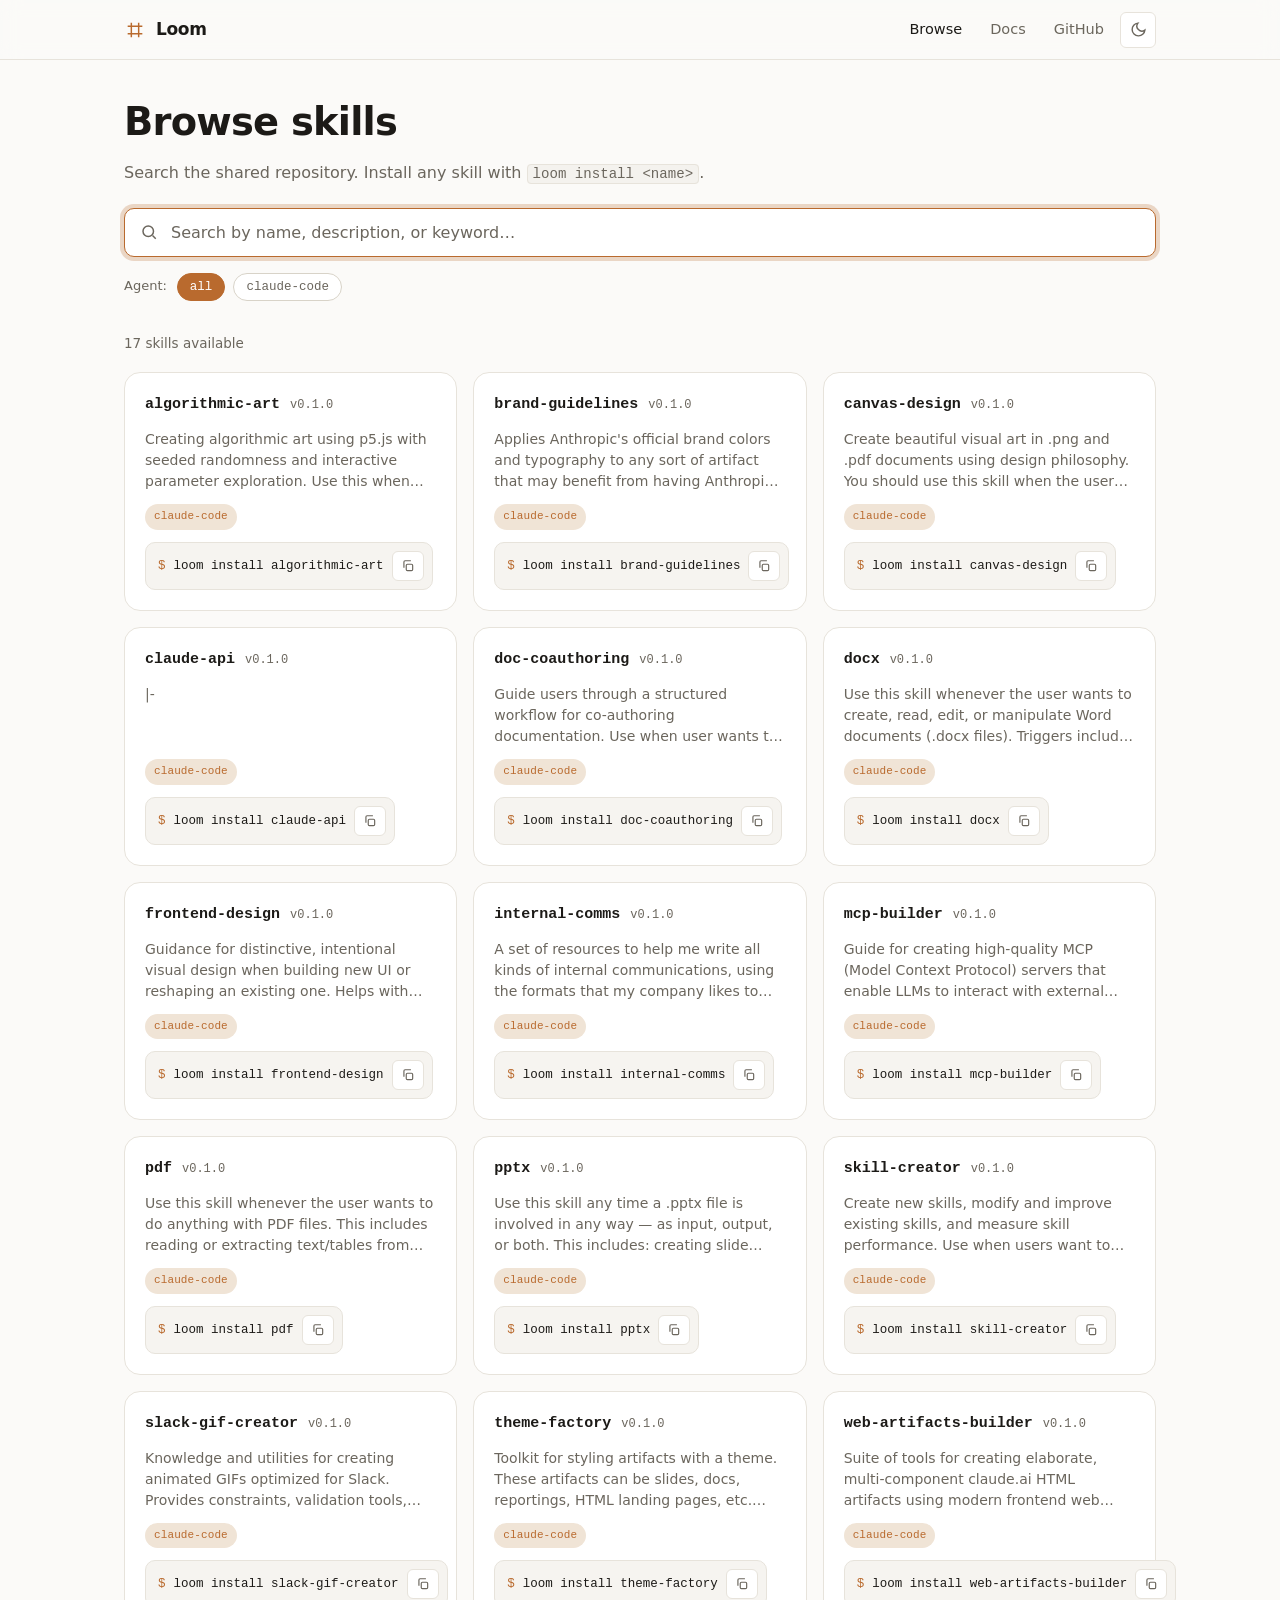
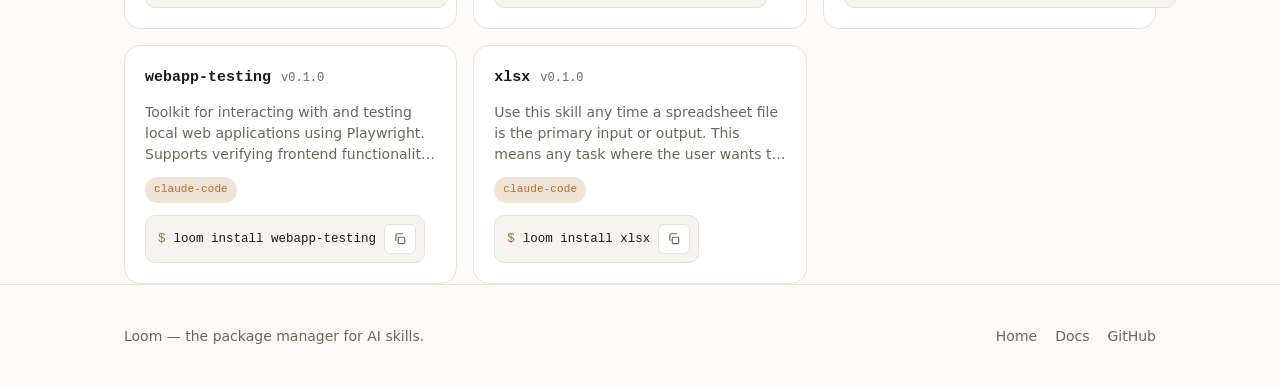
==== docs/browse.html @ fbb8304d "initial commit" ====
<!doctype html>
<html lang="en" data-theme="light">
  <head>
    <meta charset="utf-8" />
    <meta name="viewport" content="width=device-width, initial-scale=1" />
    <title>Browse skills — Loom</title>
    <meta name="description" content="Search and browse the Loom skill repository for Claude Code, Codex, Cursor, and other AI agents." />
    <link rel="icon" href="data:image/svg+xml,%3Csvg xmlns='http://www.w3.org/2000/svg' viewBox='0 0 24 24'%3E%3Cg fill='none' stroke='%23b96a2e' stroke-width='2'%3E%3Cpath d='M4 8h16M4 16h16M8 4v16M16 4v16'/%3E%3C/g%3E%3C/svg%3E" />
    <script>
      (function () {
        try {
          var t =
            localStorage.getItem("loom-theme") ||
            (window.matchMedia("(prefers-color-scheme: dark)").matches ? "dark" : "light");
          document.documentElement.setAttribute("data-theme", t);
        } catch (e) {}
      })();
    </script>
    <link rel="stylesheet" href="style.css" />
  </head>
  <body>
    <a class="skip-link" href="#main">Skip to content</a>

    <header class="nav">
      <div class="nav__inner">
        <a class="brand" href="index.html" aria-label="Loom home">
          <svg class="brand__mark" viewBox="0 0 24 24" aria-hidden="true">
            <g fill="none" stroke="currentColor" stroke-width="1.6" style="color: var(--accent)">
              <path d="M4 8h16M4 16h16M8 4v16M16 4v16" />
            </g>
          </svg>
          Loom
        </a>
        <nav class="nav__links" aria-label="Primary">
          <a class="nav__link" data-page="browse.html" href="browse.html">Browse</a>
          <a class="nav__link" data-page="docs.html" href="docs.html">Docs</a>
          <a class="nav__link nav__link--hide-sm" href="https://github.com/loomskills/loom">GitHub</a>
          <button class="icon-btn theme-toggle" type="button" aria-label="Toggle color theme">
            <svg class="icon-moon" viewBox="0 0 24 24" fill="none" stroke="currentColor" stroke-width="2" aria-hidden="true"><path d="M21 12.8A9 9 0 1 1 11.2 3a7 7 0 0 0 9.8 9.8z"/></svg>
            <svg class="icon-sun" viewBox="0 0 24 24" fill="none" stroke="currentColor" stroke-width="2" aria-hidden="true"><circle cx="12" cy="12" r="4"/><path d="M12 2v2M12 20v2M4.9 4.9l1.4 1.4M17.7 17.7l1.4 1.4M2 12h2M20 12h2M4.9 19.1l1.4-1.4M17.7 6.3l1.4-1.4"/></svg>
          </button>
        </nav>
      </div>
    </header>

    <main id="main">
      <div class="wrap">
        <div class="browse-head">
          <h1>Browse skills</h1>
          <p class="muted">Search the shared repository. Install any skill with <code>loom install &lt;name&gt;</code>.</p>

          <div class="search">
            <svg class="search__icon" viewBox="0 0 24 24" fill="none" stroke="currentColor" stroke-width="2" aria-hidden="true"><circle cx="11" cy="11" r="7"/><path d="m21 21-4.3-4.3"/></svg>
            <input
              id="q"
              type="search"
              placeholder="Search by name, description, or keyword…"
              autocomplete="off"
              spellcheck="false"
              aria-label="Search skills"
            />
          </div>

          <div class="filters" id="filters" role="group" aria-label="Filter by agent compatibility">
            <span class="filters__label">Agent:</span>
            <!-- Compatibility chips injected from the data. -->
          </div>
        </div>

        <p class="result-count" id="count" aria-live="polite"></p>

        <div id="results" aria-live="polite">
          <div class="state"><div class="spinner" aria-hidden="true"></div>Loading the skill index…</div>
        </div>
      </div>
    </main>

    <!-- Detail modal -->
    <div class="modal" id="modal" role="dialog" aria-modal="true" aria-labelledby="modalTitle" hidden>
      <div class="modal__panel" id="modalPanel">
        <button class="icon-btn modal__close" id="modalClose" type="button" aria-label="Close details">
          <svg viewBox="0 0 24 24" fill="none" stroke="currentColor" stroke-width="2" aria-hidden="true"><path d="M6 6l12 12M18 6L6 18"/></svg>
        </button>
        <div id="modalBody"><!-- filled by search.js --></div>
      </div>
    </div>

    <footer class="footer">
      <div class="wrap footer__inner">
        <span>Loom — the package manager for AI skills.</span>
        <nav class="footer__links" aria-label="Footer">
          <a href="index.html">Home</a>
          <a href="docs.html">Docs</a>
          <a href="https://github.com/loomskills/loom">GitHub</a>
        </nav>
      </div>
    </footer>

    <script src="app.js"></script>
    <script src="search.js"></script>
  </body>
</html>
---- docs/style.css ----
/* ==========================================================================
   Loom — shared styles
   A calm, developer-focused aesthetic. One accent (loom-thread amber),
   hairline borders, generous whitespace, monospace for code + skill names.
   Light + dark themes driven by [data-theme] on <html>.
   ========================================================================== */

/* ----- Design tokens ----------------------------------------------------- */
:root {
  /* Type */
  --font-ui: -apple-system, BlinkMacSystemFont, "Segoe UI", ui-sans-serif,
    system-ui, Roboto, Helvetica, Arial, sans-serif;
  --font-mono: ui-monospace, "SF Mono", SFMono-Regular, Menlo, Monaco,
    Consolas, "Liberation Mono", monospace;

  /* Neutral scale — light theme (default) */
  --bg: #fbfaf8;
  --bg-elevated: #ffffff;
  --bg-subtle: #f4f2ee;
  --bg-code: #f6f4f0;
  --text: #1c1a17;
  --text-muted: #6b665d;
  --text-faint: #97918684;
  --border: #e7e3db;
  --border-strong: #d8d3c8;

  /* Single confident accent — a woven-thread amber */
  --accent: #b96a2e;
  --accent-hover: #a55c25;
  --accent-contrast: #ffffff;
  --accent-soft: #f0e4d6;
  --accent-ring: #b96a2e40;

  /* Radii + shadow */
  --radius-sm: 6px;
  --radius: 10px;
  --radius-lg: 16px;
  --shadow-sm: 0 1px 2px #1c1a170d;
  --shadow: 0 6px 24px -8px #1c1a1720;
  --shadow-lg: 0 20px 50px -20px #1c1a1733;

  /* Layout */
  --maxw: 1080px;
  --nav-h: 60px;

  color-scheme: light;
}

:root[data-theme="dark"] {
  --bg: #131211;
  --bg-elevated: #1b1a18;
  --bg-subtle: #201e1b;
  --bg-code: #201e1b;
  --text: #ece8e1;
  --text-muted: #a49e93;
  --text-faint: #7a746980;
  --border: #2c2a26;
  --border-strong: #3a372f;

  --accent: #e0975a;
  --accent-hover: #eaa66c;
  --accent-contrast: #1a1512;
  --accent-soft: #2a2018;
  --accent-ring: #e0975a3d;

  --shadow-sm: 0 1px 2px #00000040;
  --shadow: 0 6px 24px -8px #00000066;
  --shadow-lg: 0 20px 50px -20px #000000aa;

  color-scheme: dark;
}

/* ----- Reset-ish --------------------------------------------------------- */
*,
*::before,
*::after {
  box-sizing: border-box;
}

html {
  -webkit-text-size-adjust: 100%;
  scroll-behavior: smooth;
}

@media (prefers-reduced-motion: reduce) {
  html {
    scroll-behavior: auto;
  }
  *,
  *::before,
  *::after {
    animation-duration: 0.001ms !important;
    animation-iteration-count: 1 !important;
    transition-duration: 0.001ms !important;
  }
}

body {
  margin: 0;
  font-family: var(--font-ui);
  font-size: 16px;
  line-height: 1.6;
  color: var(--text);
  background: var(--bg);
  -webkit-font-smoothing: antialiased;
  text-rendering: optimizeLegibility;
  transition: background 0.25s ease, color 0.25s ease;
}

h1,
h2,
h3,
h4 {
  line-height: 1.15;
  letter-spacing: -0.02em;
  font-weight: 620;
  margin: 0;
}

a {
  color: inherit;
  text-decoration: none;
}

code,
kbd,
pre {
  font-family: var(--font-mono);
}

::selection {
  background: var(--accent-soft);
}

/* ----- Layout helpers ---------------------------------------------------- */
.wrap {
  width: 100%;
  max-width: var(--maxw);
  margin: 0 auto;
  padding: 0 24px;
}

.section {
  padding: 88px 0;
}

.eyebrow {
  font-family: var(--font-mono);
  font-size: 12px;
  letter-spacing: 0.08em;
  text-transform: uppercase;
  color: var(--accent);
  margin: 0 0 14px;
}

.muted {
  color: var(--text-muted);
}

.visually-hidden {
  position: absolute;
  width: 1px;
  height: 1px;
  padding: 0;
  margin: -1px;
  overflow: hidden;
  clip: rect(0 0 0 0);
  white-space: nowrap;
  border: 0;
}

/* Skip link for keyboard users */
.skip-link {
  position: absolute;
  left: 12px;
  top: -48px;
  z-index: 100;
  background: var(--accent);
  color: var(--accent-contrast);
  padding: 8px 14px;
  border-radius: var(--radius-sm);
  transition: top 0.15s ease;
}
.skip-link:focus {
  top: 12px;
}

/* ----- Focus states ------------------------------------------------------ */
:focus-visible {
  outline: 2px solid var(--accent);
  outline-offset: 2px;
  border-radius: 4px;
}

/* ----- Navigation -------------------------------------------------------- */
.nav {
  position: sticky;
  top: 0;
  z-index: 40;
  height: var(--nav-h);
  display: flex;
  align-items: center;
  border-bottom: 1px solid var(--border);
  background: color-mix(in srgb, var(--bg) 82%, transparent);
  backdrop-filter: saturate(1.4) blur(10px);
}

.nav__inner {
  display: flex;
  align-items: center;
  gap: 20px;
  width: 100%;
  max-width: var(--maxw);
  margin: 0 auto;
  padding: 0 24px;
}

.brand {
  display: inline-flex;
  align-items: center;
  gap: 10px;
  font-weight: 640;
  letter-spacing: -0.02em;
  font-size: 17px;
}

.brand__mark {
  width: 22px;
  height: 22px;
  flex: none;
}

.nav__links {
  display: flex;
  align-items: center;
  gap: 4px;
  margin-left: auto;
}

.nav__link {
  padding: 7px 12px;
  border-radius: var(--radius-sm);
  color: var(--text-muted);
  font-size: 14.5px;
  transition: color 0.15s ease, background 0.15s ease;
}
.nav__link:hover {
  color: var(--text);
  background: var(--bg-subtle);
}
.nav__link[aria-current="page"] {
  color: var(--text);
}

/* Icon buttons (theme toggle, copy) */
.icon-btn {
  display: inline-flex;
  align-items: center;
  justify-content: center;
  width: 36px;
  height: 36px;
  border: 1px solid var(--border);
  border-radius: var(--radius-sm);
  background: var(--bg-elevated);
  color: var(--text-muted);
  cursor: pointer;
  transition: color 0.15s ease, border-color 0.15s ease, background 0.15s ease;
}
.icon-btn:hover {
  color: var(--text);
  border-color: var(--border-strong);
}
.icon-btn svg {
  width: 17px;
  height: 17px;
}

/* Show the correct theme glyph */
.theme-toggle .icon-sun {
  display: none;
}
.theme-toggle .icon-moon {
  display: block;
}
:root[data-theme="dark"] .theme-toggle .icon-sun {
  display: block;
}
:root[data-theme="dark"] .theme-toggle .icon-moon {
  display: none;
}

/* ----- Buttons ----------------------------------------------------------- */
.btn {
  display: inline-flex;
  align-items: center;
  justify-content: center;
  gap: 8px;
  font-family: inherit;
  font-size: 15px;
  font-weight: 560;
  line-height: 1;
  padding: 12px 20px;
  border-radius: var(--radius);
  border: 1px solid transparent;
  cursor: pointer;
  transition: transform 0.12s ease, background 0.15s ease,
    border-color 0.15s ease, color 0.15s ease;
}
.btn:active {
  transform: translateY(1px);
}
.btn--primary {
  background: var(--accent);
  color: var(--accent-contrast);
}
.btn--primary:hover {
  background: var(--accent-hover);
}
.btn--ghost {
  background: transparent;
  color: var(--text);
  border-color: var(--border-strong);
}
.btn--ghost:hover {
  background: var(--bg-subtle);
}

/* ----- Hero -------------------------------------------------------------- */
.hero {
  position: relative;
  overflow: hidden;
  padding: 96px 0 80px;
  border-bottom: 1px solid var(--border);
}

/* CSS-only woven / threads motif behind the hero */
.hero__weave {
  position: absolute;
  inset: 0;
  pointer-events: none;
  opacity: 0.5;
  background-image: linear-gradient(
      var(--border) 1px,
      transparent 1px
    ),
    linear-gradient(90deg, var(--border) 1px, transparent 1px);
  background-size: 42px 42px;
  -webkit-mask-image: radial-gradient(
    ellipse 70% 60% at 50% 0%,
    #000 0%,
    transparent 72%
  );
  mask-image: radial-gradient(
    ellipse 70% 60% at 50% 0%,
    #000 0%,
    transparent 72%
  );
}
/* Diagonal accent "threads" */
.hero__weave::after {
  content: "";
  position: absolute;
  inset: 0;
  background-image: repeating-linear-gradient(
    58deg,
    transparent 0 60px,
    var(--accent-ring) 60px 61px
  );
  opacity: 0.5;
}

.hero__inner {
  position: relative;
  z-index: 1;
  max-width: 760px;
}

.hero h1 {
  font-size: clamp(2.4rem, 6vw, 3.6rem);
  letter-spacing: -0.03em;
  margin: 0 0 18px;
}
.hero h1 .accent {
  color: var(--accent);
}

.hero__sub {
  font-size: clamp(1.05rem, 2.4vw, 1.25rem);
  color: var(--text-muted);
  max-width: 620px;
  margin: 0 0 28px;
}

.hero__cta {
  display: flex;
  flex-wrap: wrap;
  gap: 12px;
  margin-bottom: 36px;
}

/* ----- Command / code blocks -------------------------------------------- */
.cmd {
  display: flex;
  align-items: center;
  gap: 12px;
  background: var(--bg-code);
  border: 1px solid var(--border);
  border-radius: var(--radius);
  padding: 12px 12px 12px 16px;
  font-family: var(--font-mono);
  font-size: 14px;
  box-shadow: var(--shadow-sm);
}
.cmd + .cmd {
  margin-top: 10px;
}
.cmd__prompt {
  color: var(--accent);
  user-select: none;
}
.cmd__text {
  flex: 1;
  overflow-x: auto;
  white-space: nowrap;
  color: var(--text);
}
.cmd__stack {
  max-width: 440px;
}

/* Copy button (shared with cards) */
.copy-btn {
  display: inline-flex;
  align-items: center;
  justify-content: center;
  gap: 6px;
  flex: none;
  height: 30px;
  min-width: 30px;
  padding: 0 8px;
  border: 1px solid var(--border);
  border-radius: var(--radius-sm);
  background: var(--bg-elevated);
  color: var(--text-muted);
  font-family: var(--font-ui);
  font-size: 12px;
  cursor: pointer;
  transition: color 0.15s ease, border-color 0.15s ease;
}
.copy-btn:hover {
  color: var(--text);
  border-color: var(--border-strong);
}
.copy-btn svg {
  width: 14px;
  height: 14px;
}
.copy-btn.is-copied {
  color: var(--accent);
  border-color: var(--accent);
}

/* Multiline code (docs) */
pre.code {
  margin: 0 0 8px;
  padding: 16px 18px;
  background: var(--bg-code);
  border: 1px solid var(--border);
  border-radius: var(--radius);
  overflow-x: auto;
  font-size: 13.5px;
  line-height: 1.55;
}
pre.code code {
  color: var(--text);
}
.codeblock {
  position: relative;
  margin: 0 0 20px;
}
.codeblock .copy-btn {
  position: absolute;
  top: 10px;
  right: 10px;
}

p code,
li code,
td code {
  background: var(--bg-subtle);
  border: 1px solid var(--border);
  border-radius: 4px;
  padding: 1px 5px;
  font-size: 0.88em;
}

/* ----- Section headings -------------------------------------------------- */
.section__head {
  max-width: 620px;
  margin-bottom: 40px;
}
.section__head h2 {
  font-size: clamp(1.6rem, 3.5vw, 2.1rem);
  margin-bottom: 10px;
}
.section__head p {
  color: var(--text-muted);
  margin: 0;
}

/* ----- Skill cards ------------------------------------------------------- */
.grid {
  display: grid;
  grid-template-columns: repeat(auto-fill, minmax(300px, 1fr));
  gap: 16px;
}

.card {
  display: flex;
  flex-direction: column;
  text-align: left;
  gap: 12px;
  padding: 20px;
  background: var(--bg-elevated);
  border: 1px solid var(--border);
  border-radius: var(--radius-lg);
  transition: border-color 0.15s ease, box-shadow 0.2s ease,
    transform 0.15s ease;
  font: inherit;
  color: inherit;
  cursor: pointer;
  width: 100%;
}
.card:hover {
  border-color: var(--border-strong);
  box-shadow: var(--shadow);
  transform: translateY(-2px);
}

.card__top {
  display: flex;
  align-items: baseline;
  gap: 10px;
}
.card__name {
  font-family: var(--font-mono);
  font-size: 15px;
  font-weight: 600;
  color: var(--text);
}
.card__ver {
  font-family: var(--font-mono);
  font-size: 12px;
  color: var(--text-muted);
  margin-left: auto;
}
.card__desc {
  color: var(--text-muted);
  font-size: 14px;
  line-height: 1.5;
  margin: 0;
  display: -webkit-box;
  -webkit-line-clamp: 3;
  -webkit-box-orient: vertical;
  overflow: hidden;
}
.card__badges {
  display: flex;
  flex-wrap: wrap;
  gap: 6px;
  margin-top: auto;
}

.badge {
  font-family: var(--font-mono);
  font-size: 11px;
  letter-spacing: 0.01em;
  padding: 3px 8px;
  border-radius: 999px;
  background: var(--accent-soft);
  color: var(--accent);
  border: 1px solid transparent;
  white-space: nowrap;
}

.card__install {
  display: flex;
  align-items: center;
  gap: 8px;
  padding: 8px 8px 8px 12px;
  border: 1px solid var(--border);
  border-radius: var(--radius);
  background: var(--bg-code);
  font-family: var(--font-mono);
  font-size: 12.5px;
}
.card__install .cmd__text {
  font-size: 12.5px;
}

/* ----- Browse controls --------------------------------------------------- */
.browse-head {
  padding: 40px 0 8px;
}
.browse-head h1 {
  font-size: clamp(1.8rem, 4vw, 2.4rem);
  margin-bottom: 8px;
}

.search {
  position: relative;
  margin: 22px 0 16px;
}
.search__icon {
  position: absolute;
  left: 16px;
  top: 50%;
  transform: translateY(-50%);
  color: var(--text-muted);
  width: 18px;
  height: 18px;
  pointer-events: none;
}
.search input {
  width: 100%;
  font-family: var(--font-ui);
  font-size: 16px;
  color: var(--text);
  background: var(--bg-elevated);
  border: 1px solid var(--border-strong);
  border-radius: var(--radius);
  padding: 14px 16px 14px 46px;
  transition: border-color 0.15s ease, box-shadow 0.15s ease;
}
.search input::placeholder {
  color: var(--text-muted);
}
.search input:focus {
  outline: none;
  border-color: var(--accent);
  box-shadow: 0 0 0 4px var(--accent-ring);
}

.filters {
  display: flex;
  flex-wrap: wrap;
  align-items: center;
  gap: 8px;
  margin-bottom: 6px;
}
.filters__label {
  font-size: 13px;
  color: var(--text-muted);
  margin-right: 2px;
}
.chip {
  font-family: var(--font-mono);
  font-size: 12.5px;
  padding: 6px 12px;
  border-radius: 999px;
  border: 1px solid var(--border-strong);
  background: var(--bg-elevated);
  color: var(--text-muted);
  cursor: pointer;
  transition: all 0.15s ease;
}
.chip:hover {
  color: var(--text);
  border-color: var(--text-muted);
}
.chip[aria-pressed="true"] {
  background: var(--accent);
  border-color: var(--accent);
  color: var(--accent-contrast);
}

.result-count {
  font-size: 13.5px;
  color: var(--text-muted);
  margin: 18px 0;
  font-variant-numeric: tabular-nums;
}

/* States */
.state {
  text-align: center;
  padding: 72px 20px;
  color: var(--text-muted);
}
.state h3 {
  color: var(--text);
  margin-bottom: 6px;
}
.state code {
  color: var(--accent);
}
.spinner {
  width: 26px;
  height: 26px;
  margin: 0 auto 14px;
  border: 2.5px solid var(--border-strong);
  border-top-color: var(--accent);
  border-radius: 50%;
  animation: spin 0.7s linear infinite;
}
@keyframes spin {
  to {
    transform: rotate(360deg);
  }
}

/* ----- Modal ------------------------------------------------------------- */
.modal {
  position: fixed;
  inset: 0;
  z-index: 60;
  display: none;
  align-items: flex-start;
  justify-content: center;
  padding: 6vh 20px 20px;
  overflow-y: auto;
  background: color-mix(in srgb, #000 46%, transparent);
  backdrop-filter: blur(2px);
}
.modal.is-open {
  display: flex;
}
.modal__panel {
  position: relative;
  width: 100%;
  max-width: 620px;
  background: var(--bg-elevated);
  border: 1px solid var(--border);
  border-radius: var(--radius-lg);
  box-shadow: var(--shadow-lg);
  padding: 28px;
  animation: pop 0.16s ease;
}
@keyframes pop {
  from {
    opacity: 0;
    transform: translateY(8px) scale(0.99);
  }
}
.modal__close {
  position: absolute;
  top: 16px;
  right: 16px;
}
.modal__title {
  font-family: var(--font-mono);
  font-size: 22px;
  margin-bottom: 4px;
  padding-right: 40px;
}
.modal__meta {
  font-family: var(--font-mono);
  font-size: 12.5px;
  color: var(--text-muted);
  margin-bottom: 18px;
}
.modal__desc {
  color: var(--text);
  margin: 0 0 20px;
}
.modal__badges {
  display: flex;
  flex-wrap: wrap;
  gap: 6px;
  margin-bottom: 20px;
}
.deflist {
  display: grid;
  grid-template-columns: 120px 1fr;
  gap: 8px 16px;
  font-size: 14px;
  margin: 0 0 22px;
}
.deflist dt {
  color: var(--text-muted);
  font-family: var(--font-mono);
  font-size: 12.5px;
  padding-top: 1px;
}
.deflist dd {
  margin: 0;
  overflow-wrap: anywhere;
}
.deflist a {
  color: var(--accent);
}
.deflist a:hover {
  text-decoration: underline;
}

/* ----- How it works ------------------------------------------------------ */
.steps {
  display: grid;
  grid-template-columns: repeat(auto-fit, minmax(240px, 1fr));
  gap: 20px;
  counter-reset: step;
}
.step {
  padding: 24px;
  border: 1px solid var(--border);
  border-radius: var(--radius-lg);
  background: var(--bg-elevated);
}
.step__num {
  counter-increment: step;
  display: inline-flex;
  align-items: center;
  justify-content: center;
  width: 30px;
  height: 30px;
  border-radius: 8px;
  background: var(--accent-soft);
  color: var(--accent);
  font-family: var(--font-mono);
  font-weight: 600;
  font-size: 14px;
  margin-bottom: 14px;
}
.step__num::before {
  content: counter(step);
}
.step h3 {
  font-size: 1.05rem;
  margin-bottom: 6px;
}
.step p {
  color: var(--text-muted);
  font-size: 14px;
  margin: 0;
}

.center-cta {
  display: flex;
  justify-content: center;
  margin-top: 44px;
}

/* ----- Footer ------------------------------------------------------------ */
.footer {
  border-top: 1px solid var(--border);
  padding: 40px 0;
  color: var(--text-muted);
  font-size: 14px;
}
.footer__inner {
  display: flex;
  flex-wrap: wrap;
  gap: 16px;
  align-items: center;
  justify-content: space-between;
}
.footer__links {
  display: flex;
  gap: 18px;
}
.footer__links a:hover {
  color: var(--text);
}

/* ----- Docs layout ------------------------------------------------------- */
.docs {
  display: grid;
  grid-template-columns: 220px 1fr;
  gap: 48px;
  align-items: start;
  padding: 48px 0 96px;
}
.toc {
  position: sticky;
  top: calc(var(--nav-h) + 24px);
  font-size: 14px;
  border-left: 1px solid var(--border);
  padding-left: 4px;
}
.toc__title {
  font-family: var(--font-mono);
  font-size: 11px;
  text-transform: uppercase;
  letter-spacing: 0.08em;
  color: var(--text-muted);
  padding: 0 0 10px 16px;
}
.toc a {
  display: block;
  padding: 6px 16px;
  margin-left: -1px;
  border-left: 2px solid transparent;
  color: var(--text-muted);
  transition: color 0.15s ease, border-color 0.15s ease;
}
.toc a:hover {
  color: var(--text);
}
.toc a.is-active {
  color: var(--accent);
  border-left-color: var(--accent);
}

.doc-content {
  min-width: 0;
  max-width: 720px;
}
.doc-content section {
  scroll-margin-top: calc(var(--nav-h) + 24px);
  margin-bottom: 56px;
}
.doc-content h1 {
  font-size: clamp(2rem, 4vw, 2.6rem);
  margin-bottom: 14px;
}
.doc-content h2 {
  font-size: 1.5rem;
  margin: 0 0 16px;
  padding-bottom: 8px;
  border-bottom: 1px solid var(--border);
}
.doc-content h3 {
  font-size: 1.1rem;
  margin: 26px 0 10px;
}
.doc-content p,
.doc-content li {
  color: var(--text);
}
.doc-content p {
  margin: 0 0 16px;
}
.doc-content ul,
.doc-content ol {
  margin: 0 0 16px;
  padding-left: 22px;
}
.doc-content li {
  margin-bottom: 6px;
}
.doc-content a.link {
  color: var(--accent);
}
.doc-content a.link:hover {
  text-decoration: underline;
}

.lead {
  font-size: 1.12rem;
  color: var(--text-muted) !important;
}

/* Command reference table */
.table-scroll {
  overflow-x: auto;
  border: 1px solid var(--border);
  border-radius: var(--radius);
  margin: 0 0 20px;
}
table.ref {
  width: 100%;
  border-collapse: collapse;
  font-size: 14px;
  min-width: 480px;
}
table.ref th,
table.ref td {
  text-align: left;
  padding: 11px 16px;
  border-bottom: 1px solid var(--border);
  vertical-align: top;
}
table.ref th {
  font-size: 12px;
  text-transform: uppercase;
  letter-spacing: 0.05em;
  color: var(--text-muted);
  font-weight: 600;
}
table.ref tr:last-child td {
  border-bottom: none;
}
table.ref td:first-child code {
  color: var(--accent);
  background: none;
  border: none;
  padding: 0;
  font-weight: 500;
}

.note {
  border: 1px solid var(--border);
  border-left: 3px solid var(--accent);
  border-radius: var(--radius);
  background: var(--bg-subtle);
  padding: 14px 18px;
  font-size: 14px;
  margin: 0 0 20px;
}
.note strong {
  color: var(--text);
}

/* ----- Responsive -------------------------------------------------------- */
@media (max-width: 860px) {
  .docs {
    grid-template-columns: 1fr;
    gap: 24px;
  }
  .toc {
    position: static;
    border-left: none;
    border-bottom: 1px solid var(--border);
    padding: 0 0 12px;
    display: flex;
    flex-wrap: wrap;
    gap: 4px;
  }
  .toc__title {
    width: 100%;
    padding-left: 0;
  }
  .toc a {
    border-left: none;
    border-radius: 999px;
    padding: 5px 12px;
    background: var(--bg-subtle);
  }
  .toc a.is-active {
    background: var(--accent-soft);
    border-left: none;
  }
}

@media (max-width: 620px) {
  .section {
    padding: 60px 0;
  }
  .nav__link--hide-sm {
    display: none;
  }
  .hero {
    padding: 64px 0 56px;
  }
  .deflist {
    grid-template-columns: 1fr;
    gap: 2px 0;
  }
  .deflist dt {
    margin-top: 10px;
  }
  .modal__panel {
    padding: 22px;
  }
}
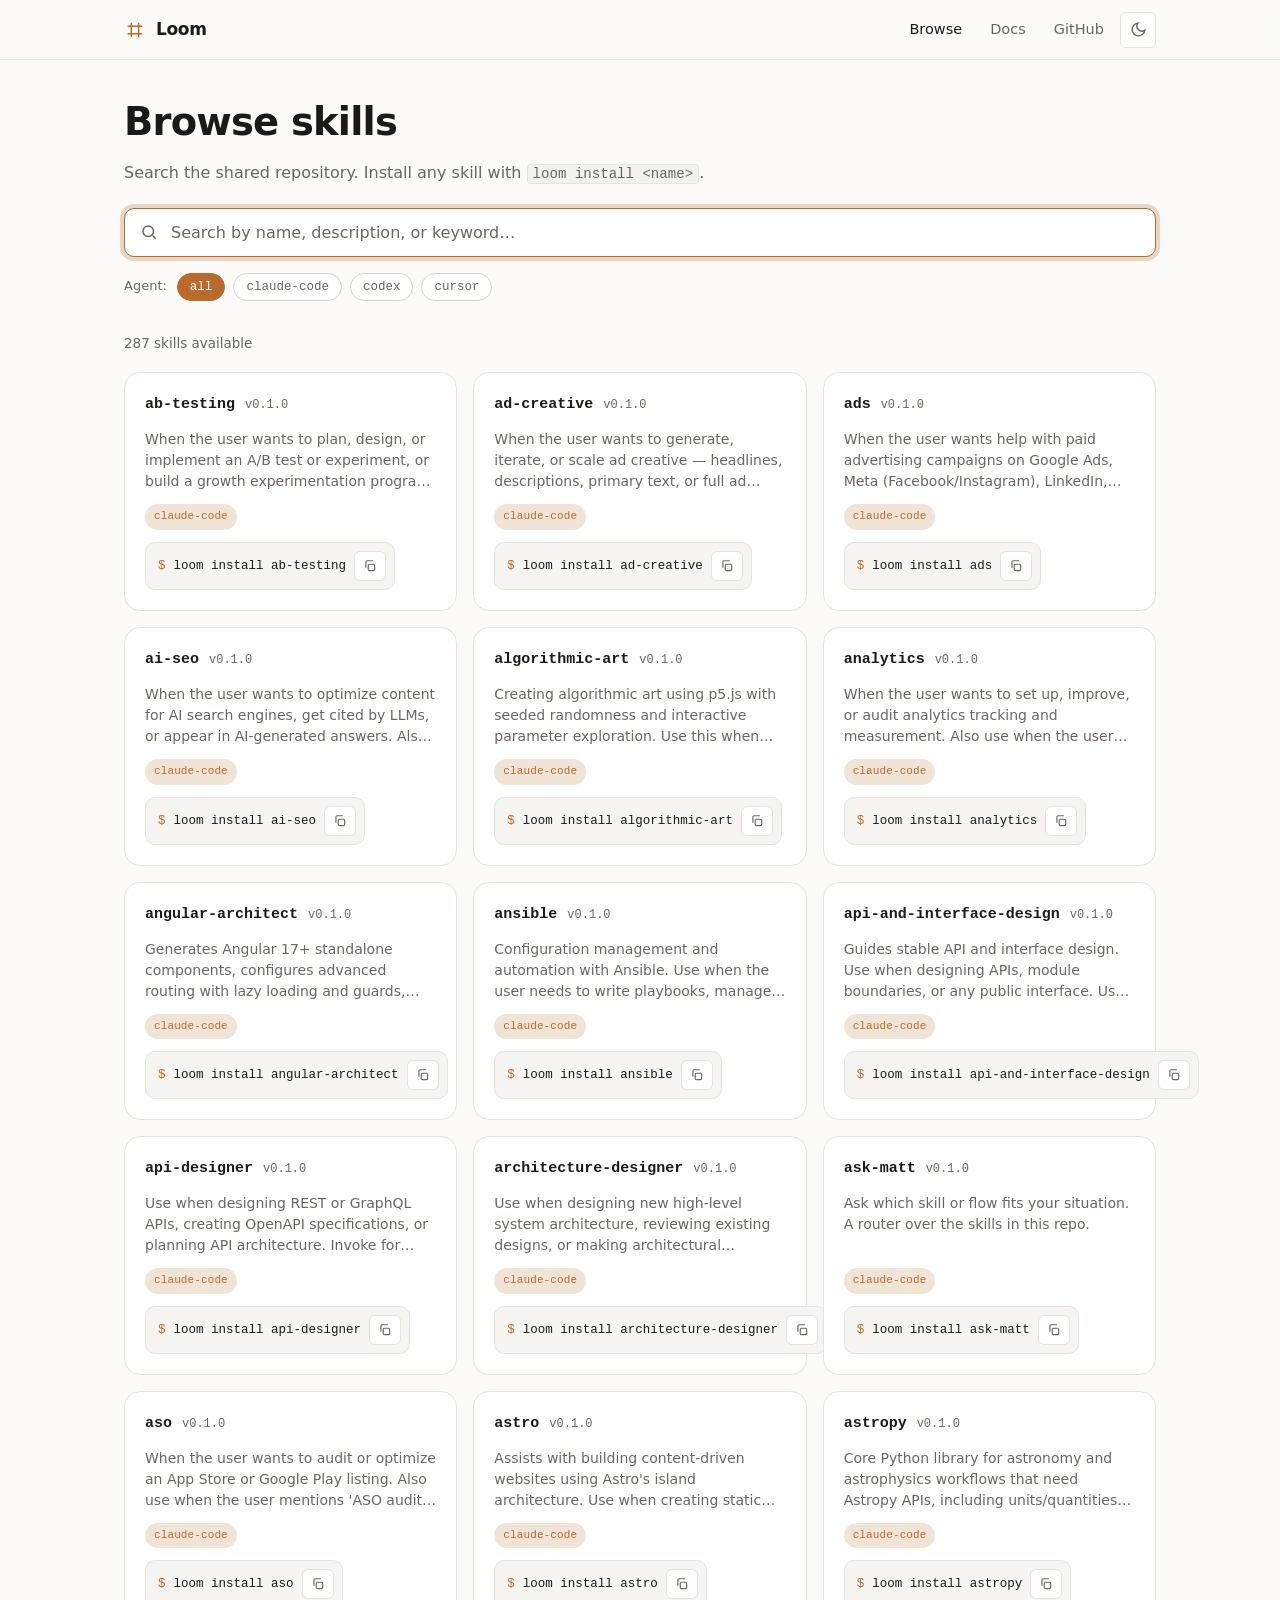
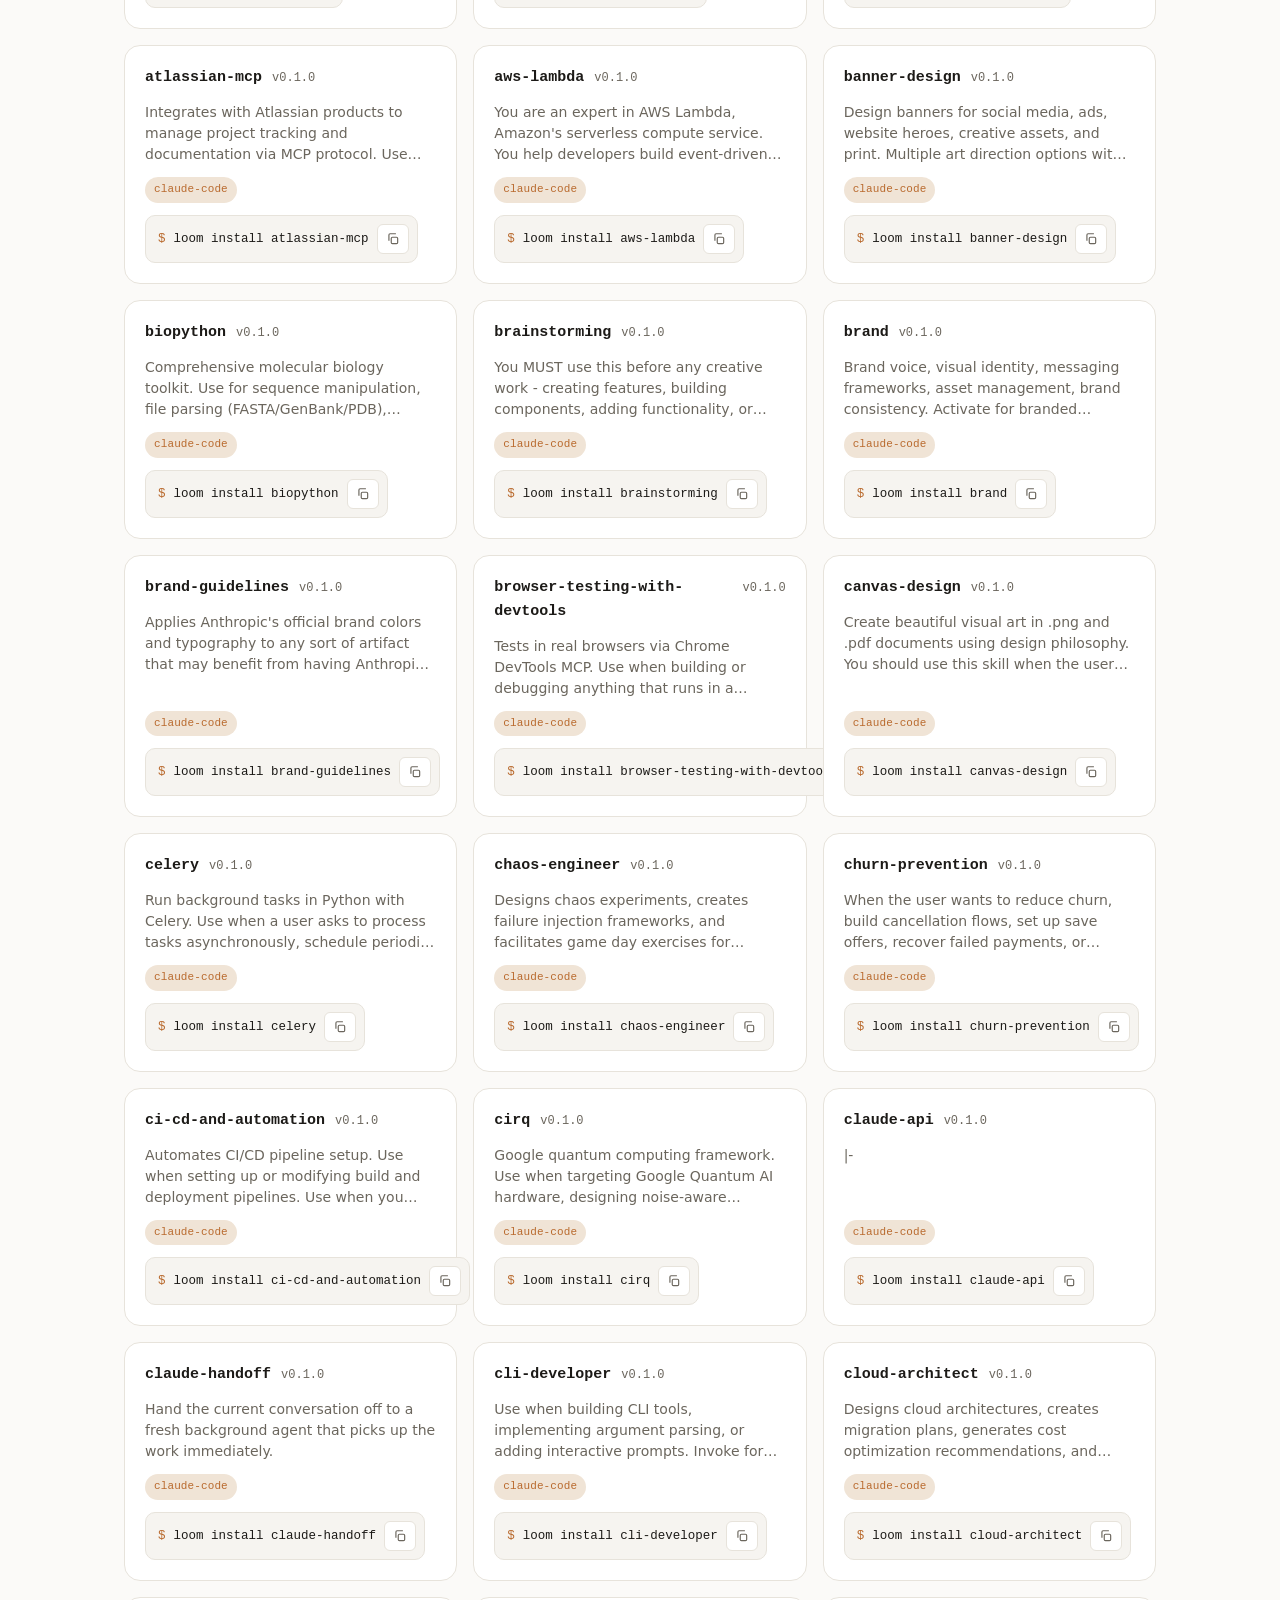
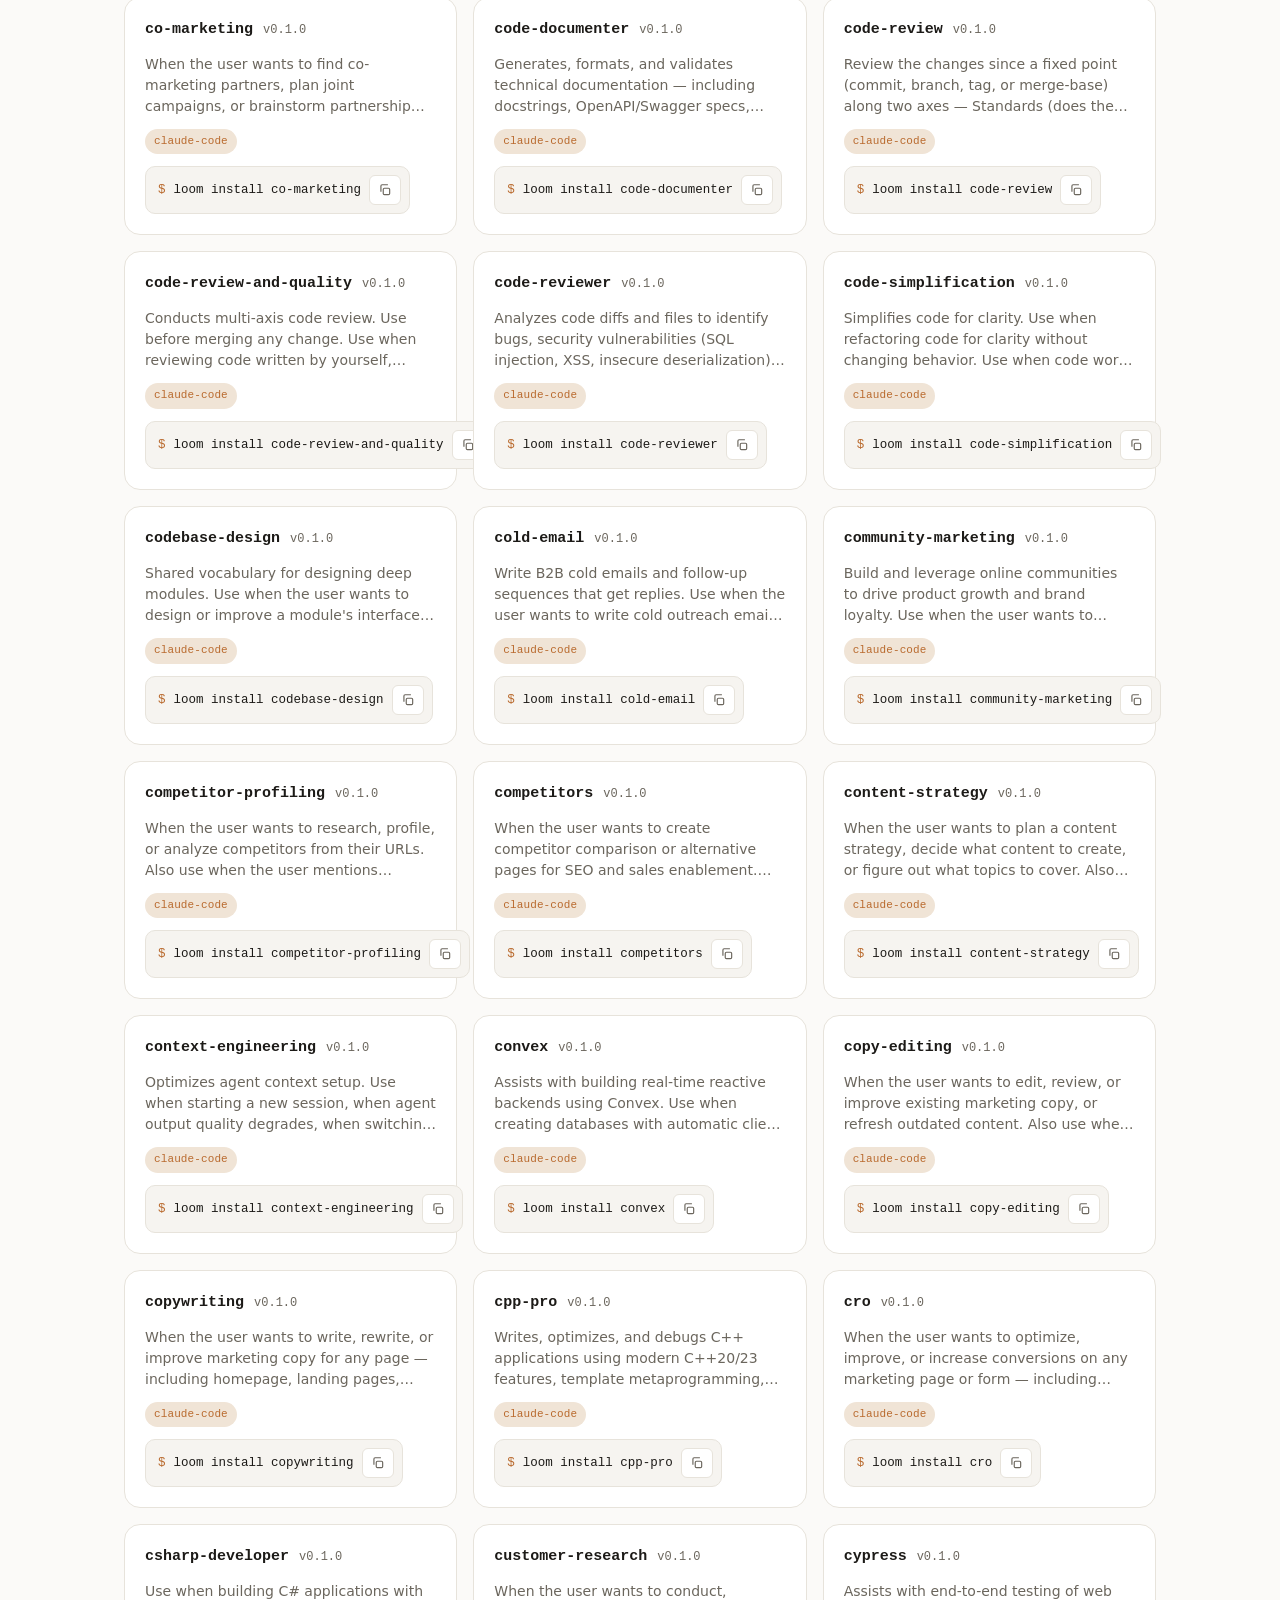
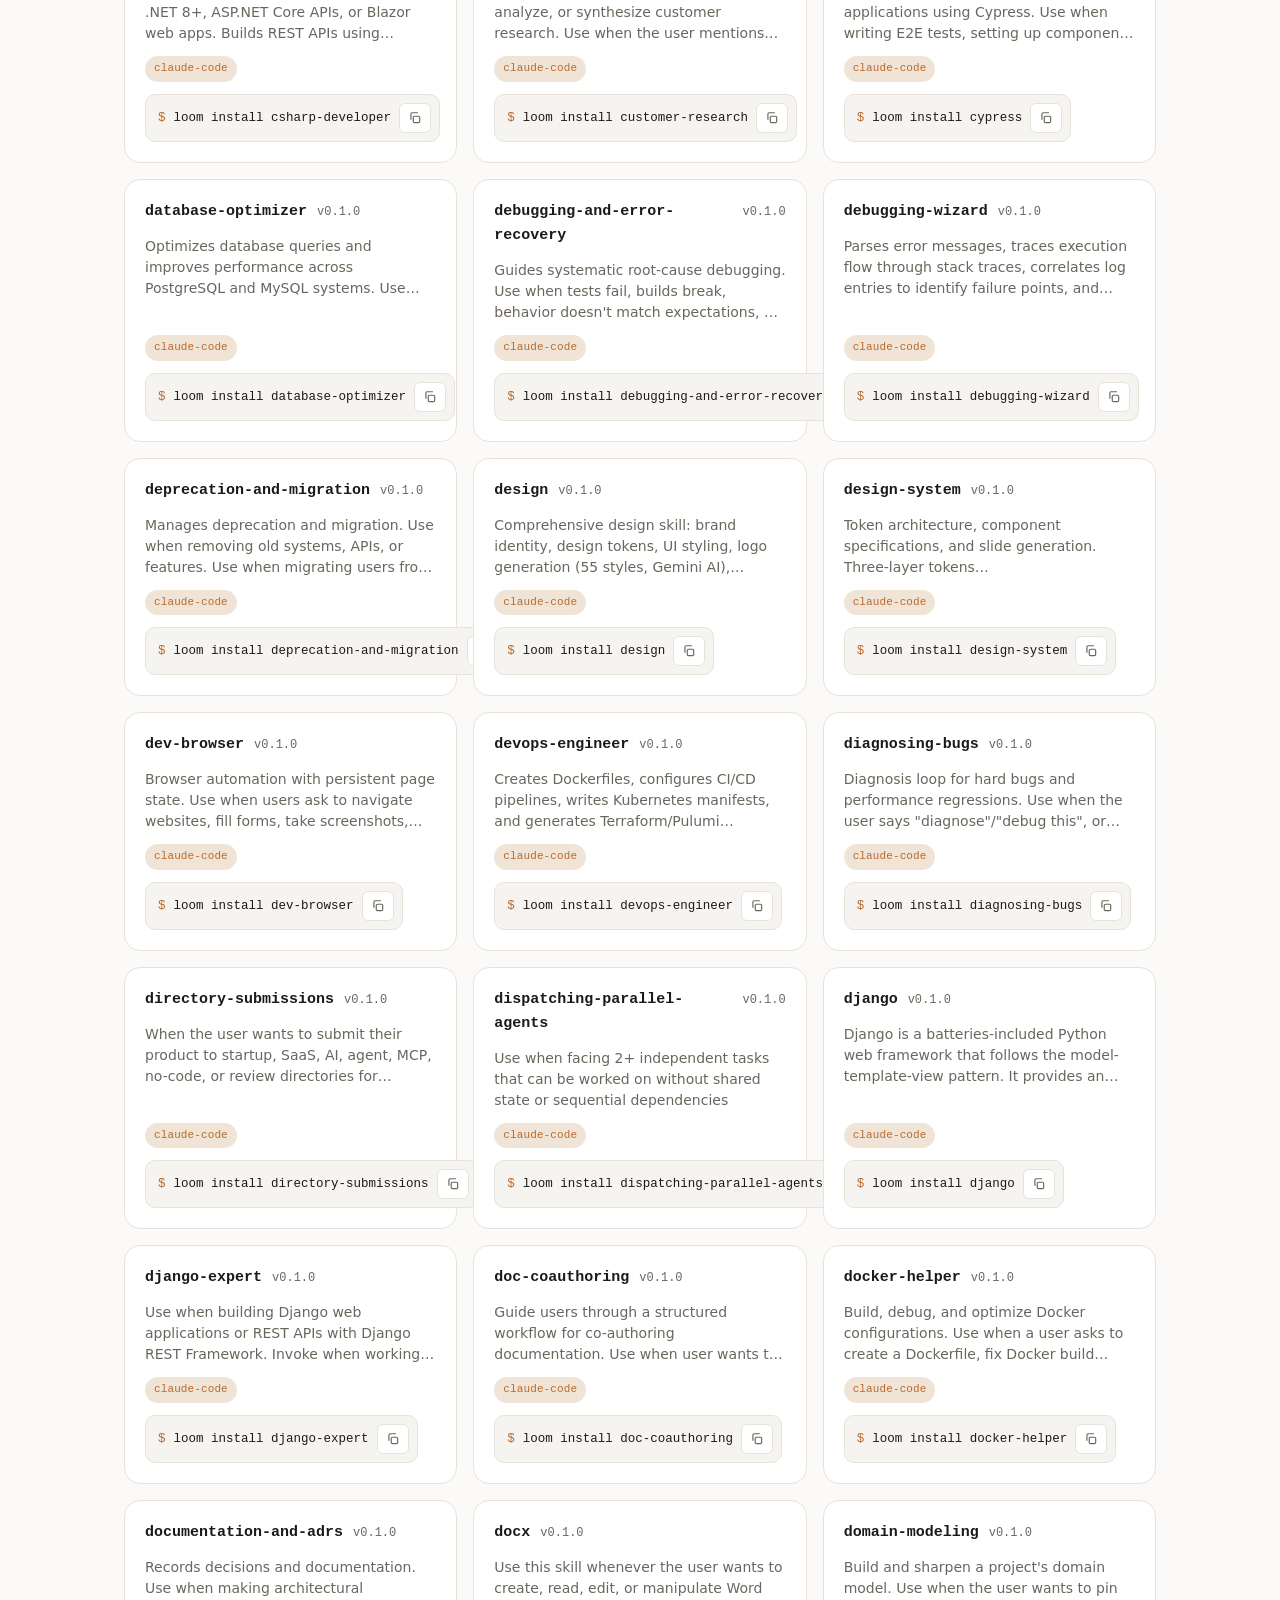
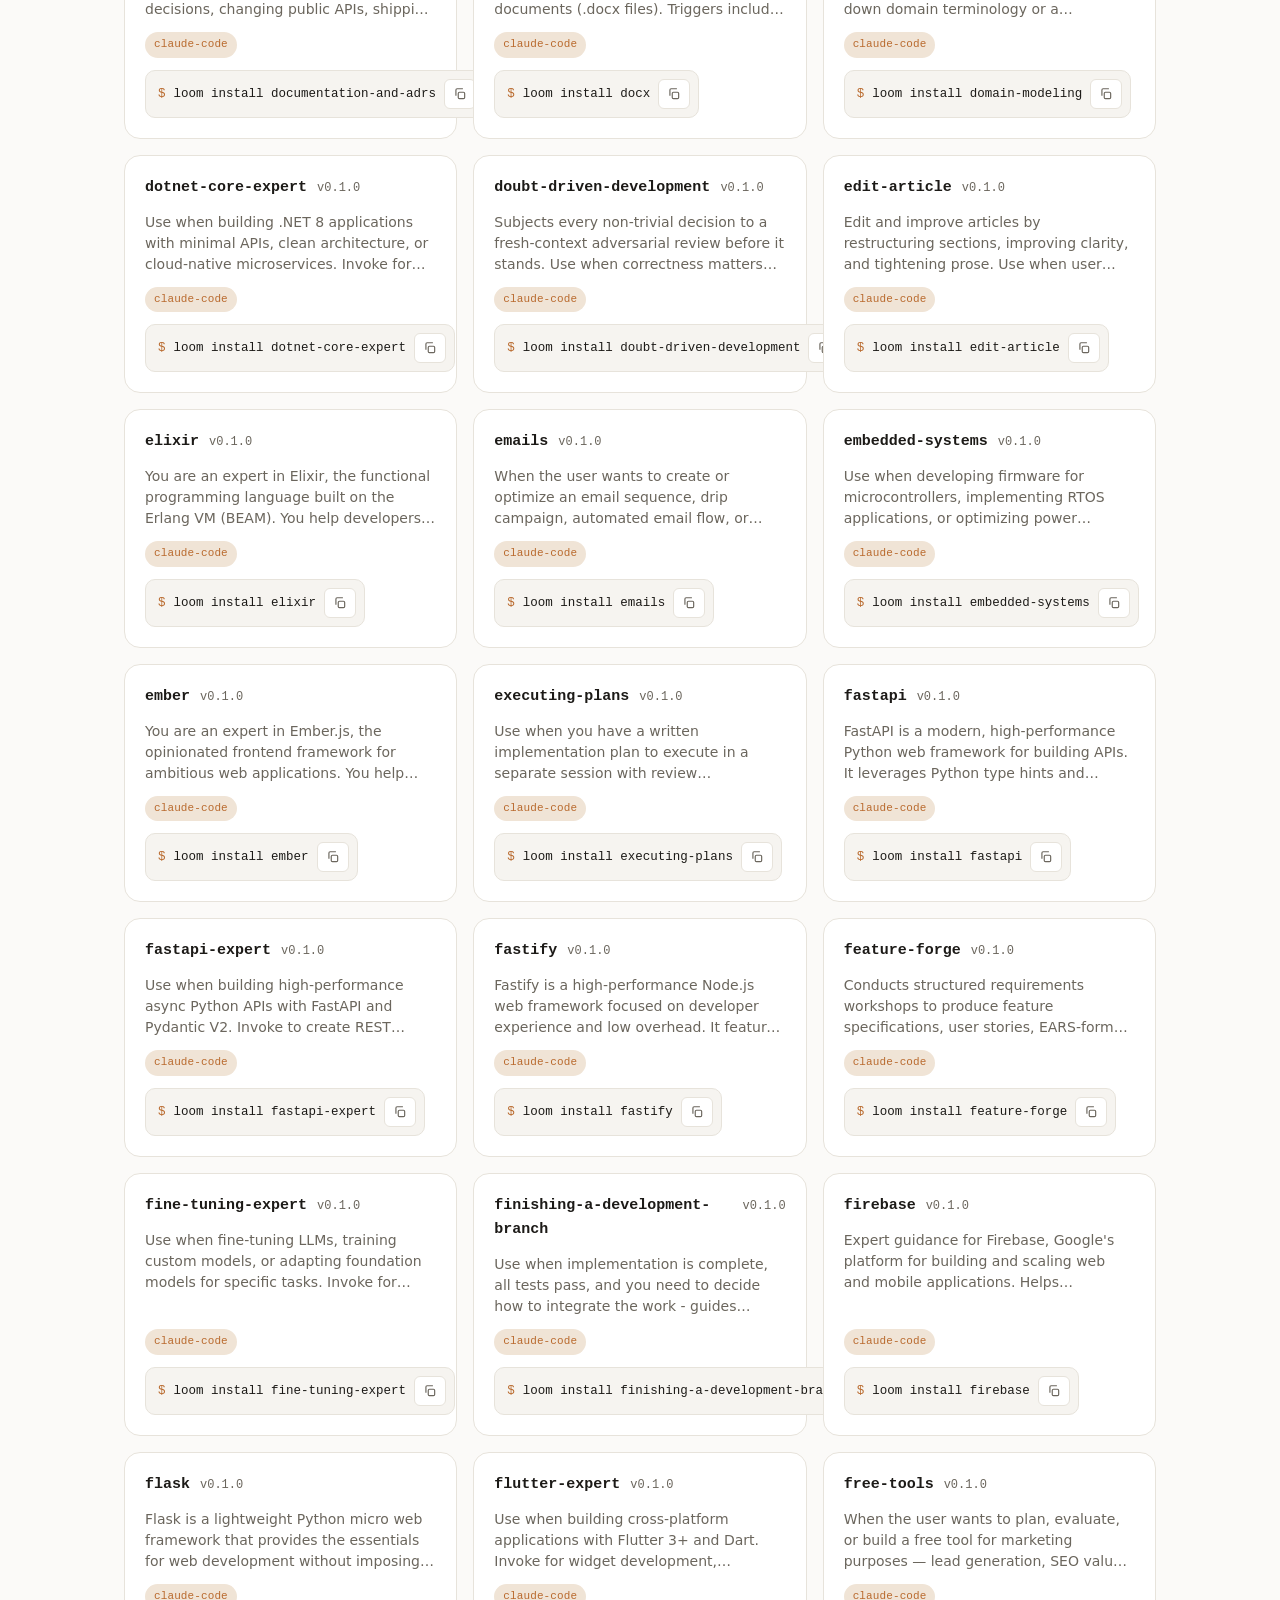
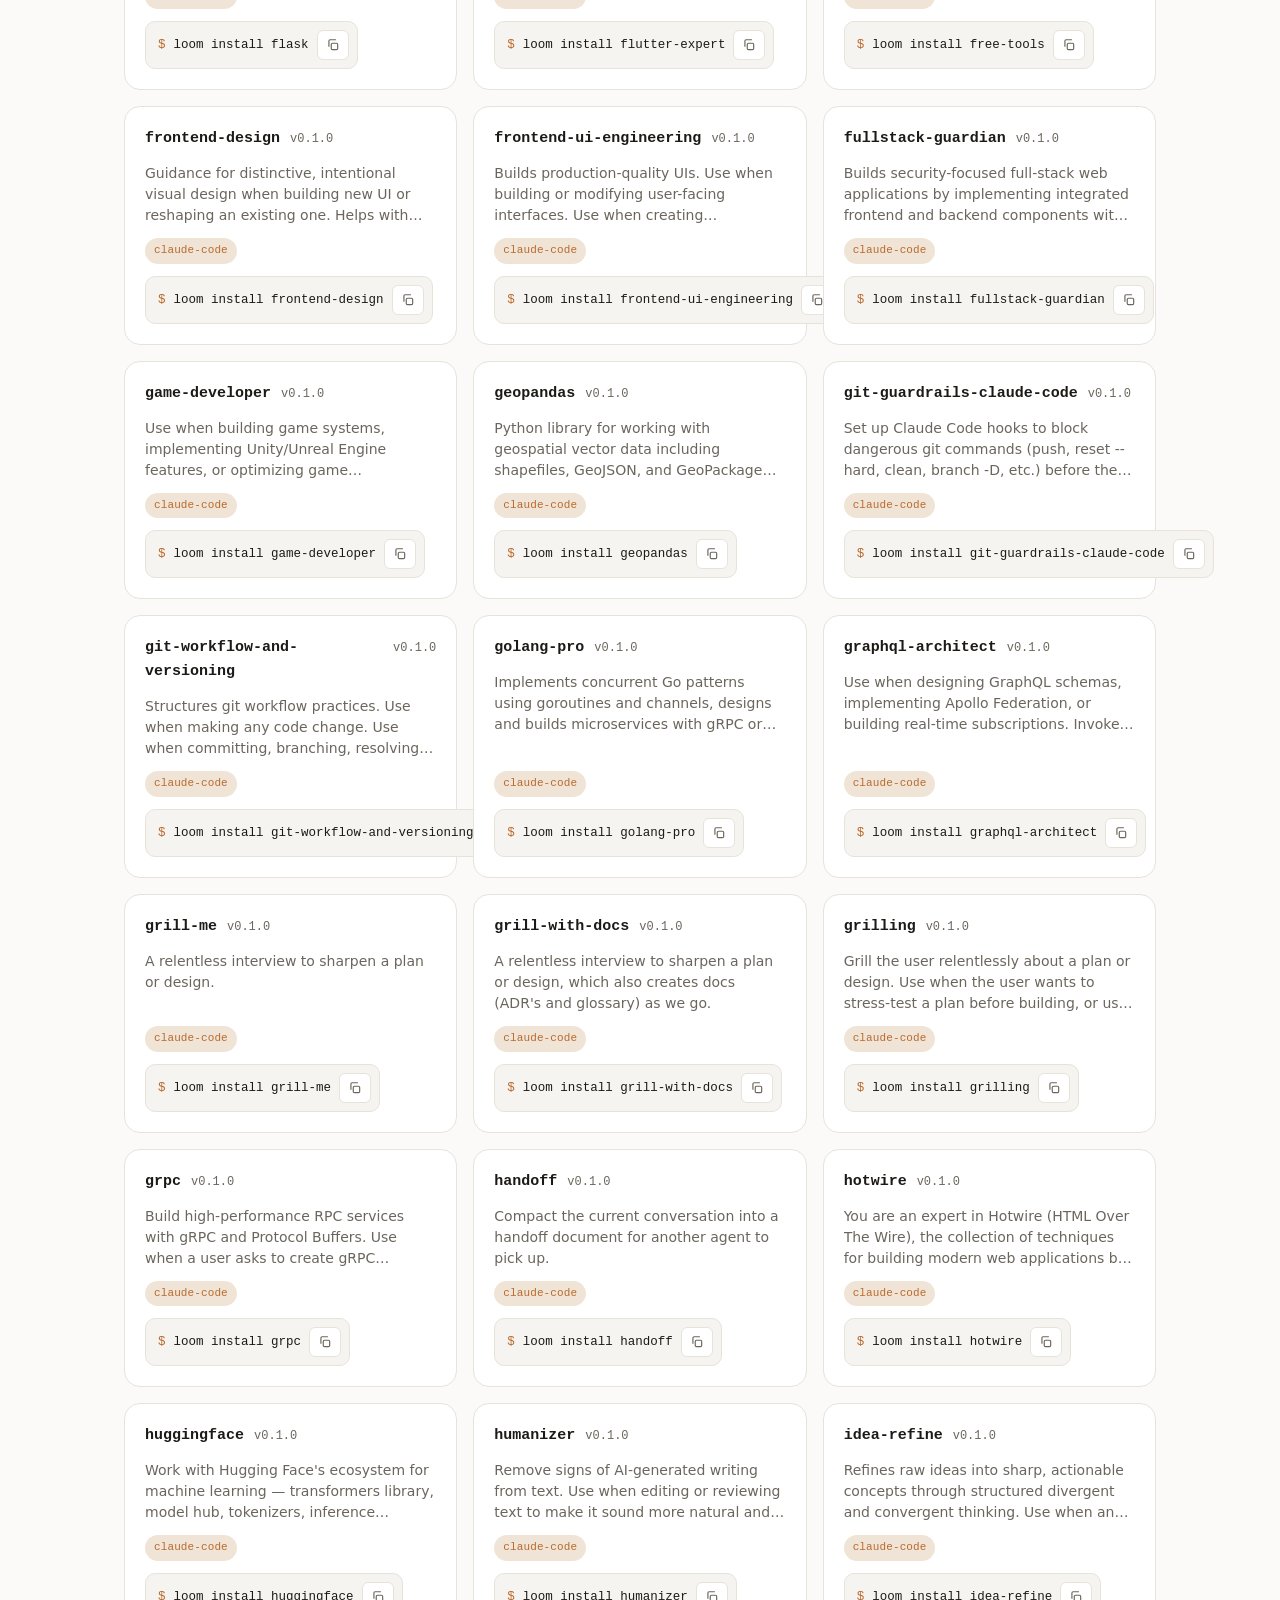
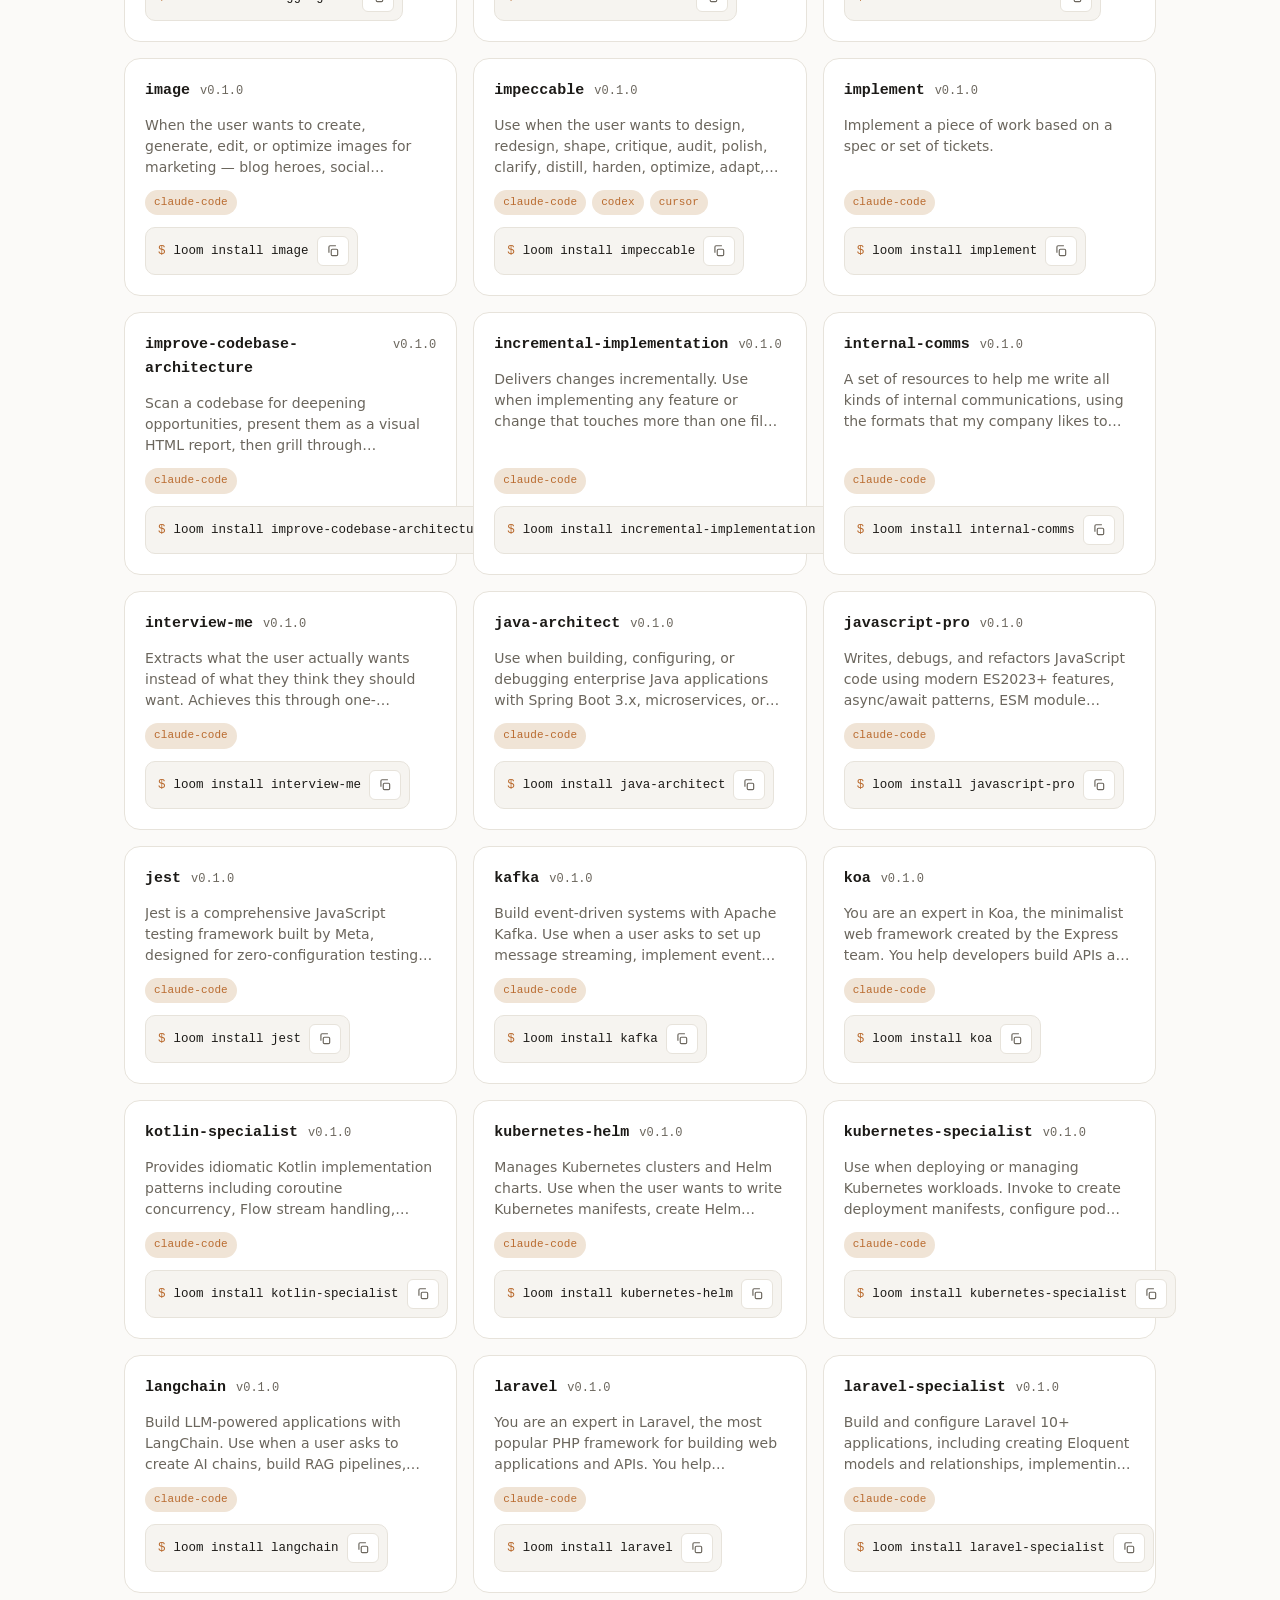
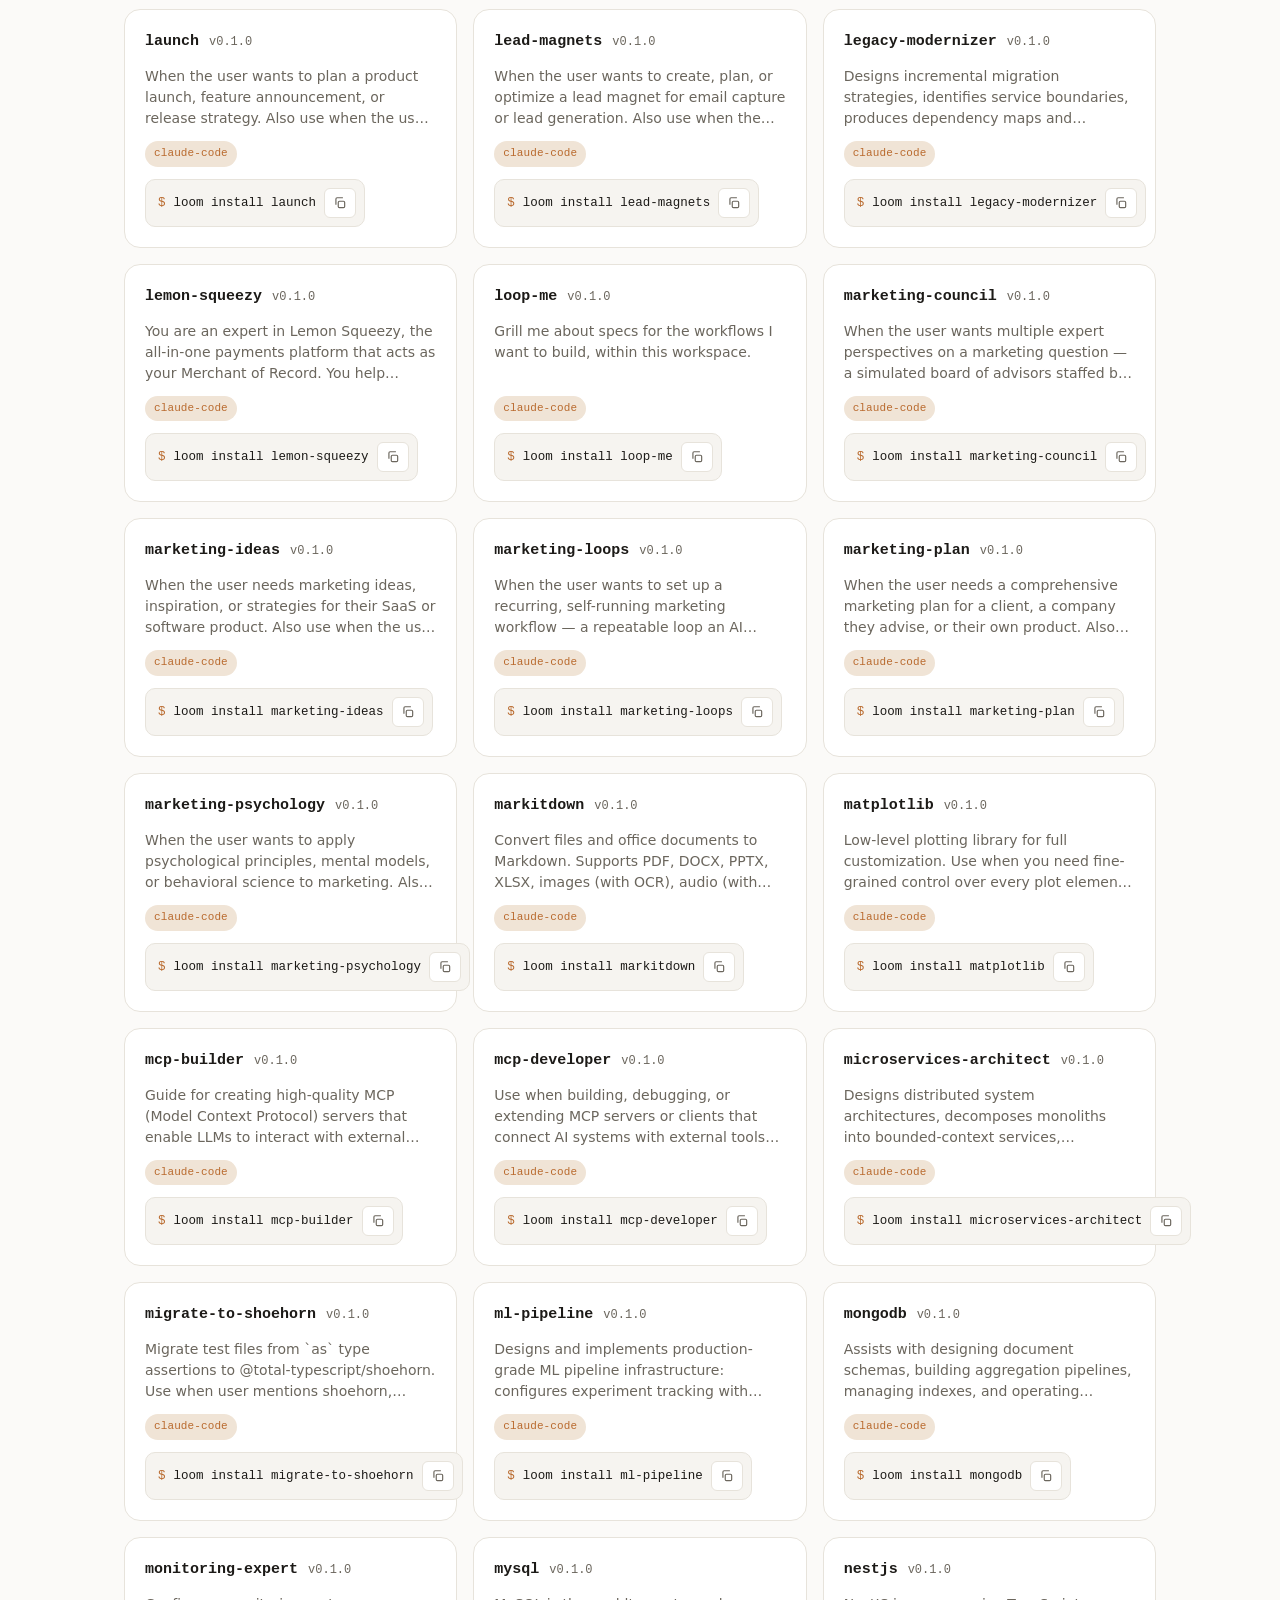
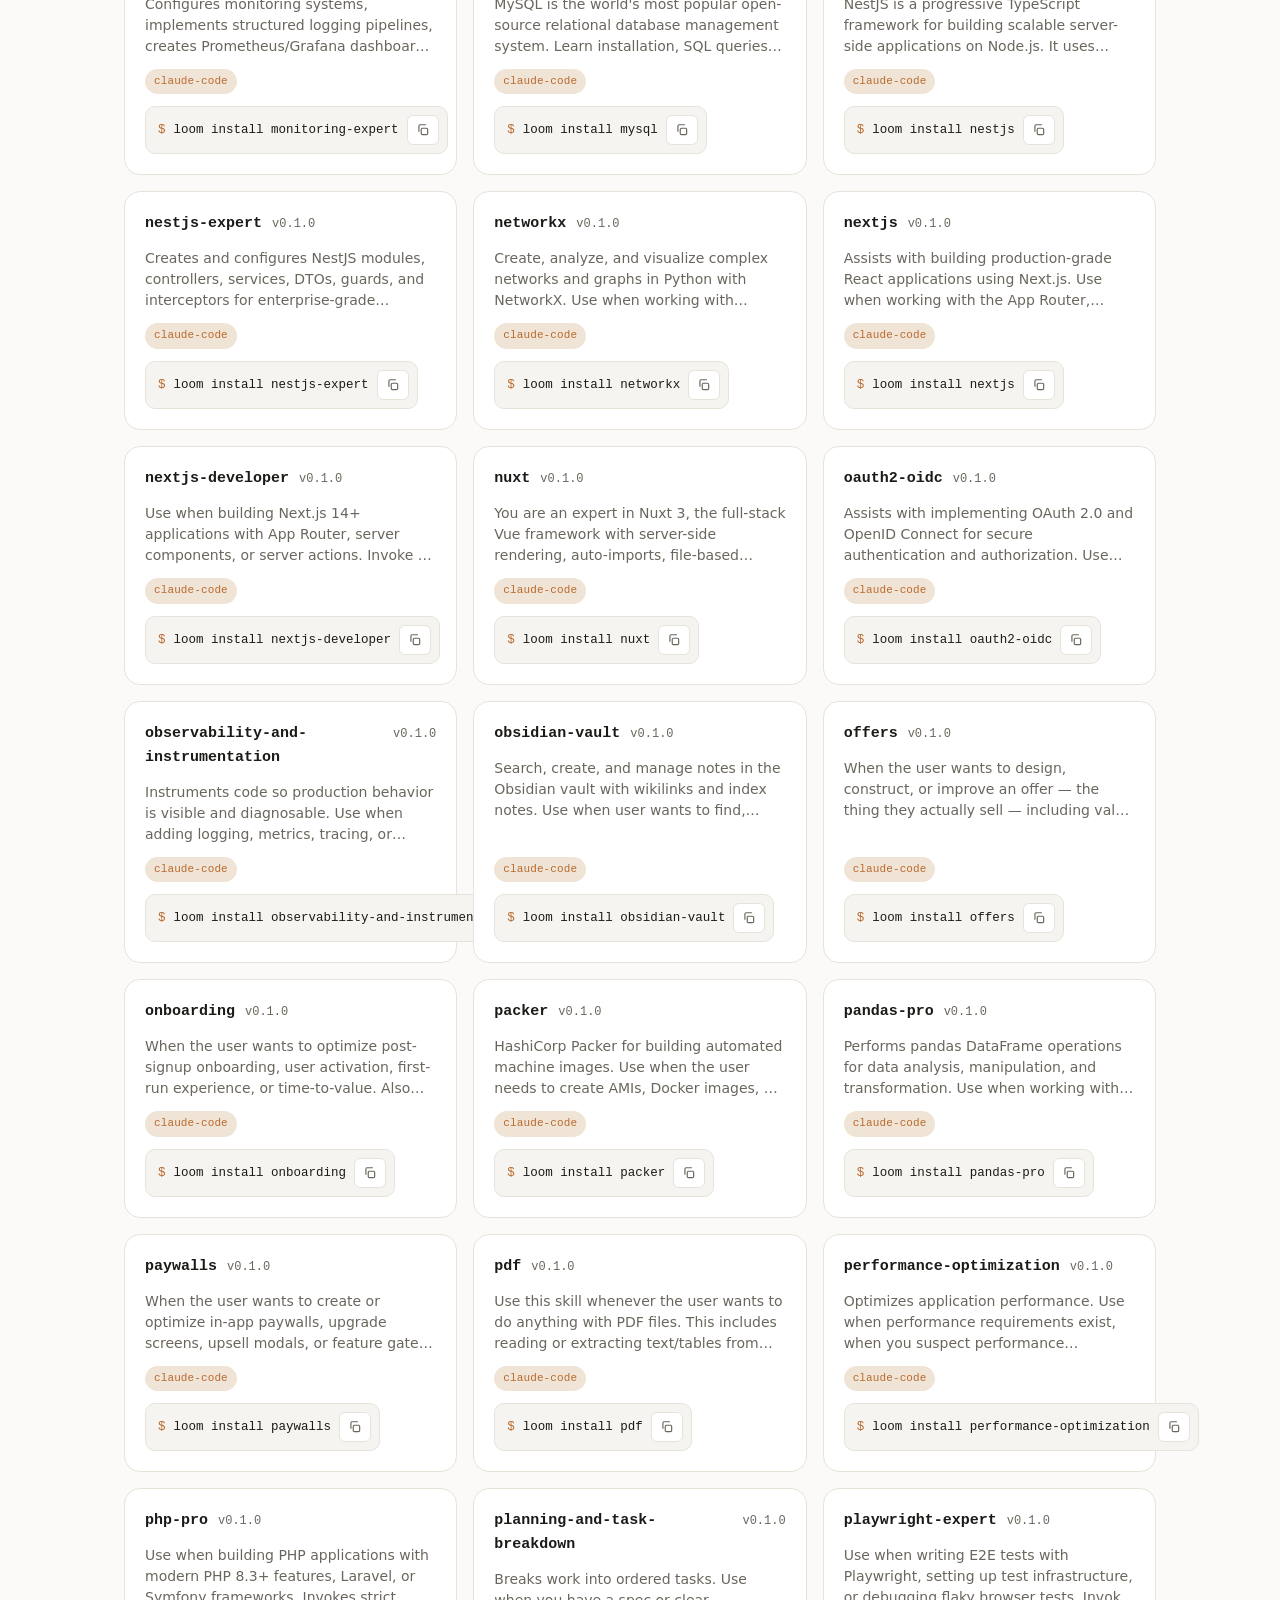
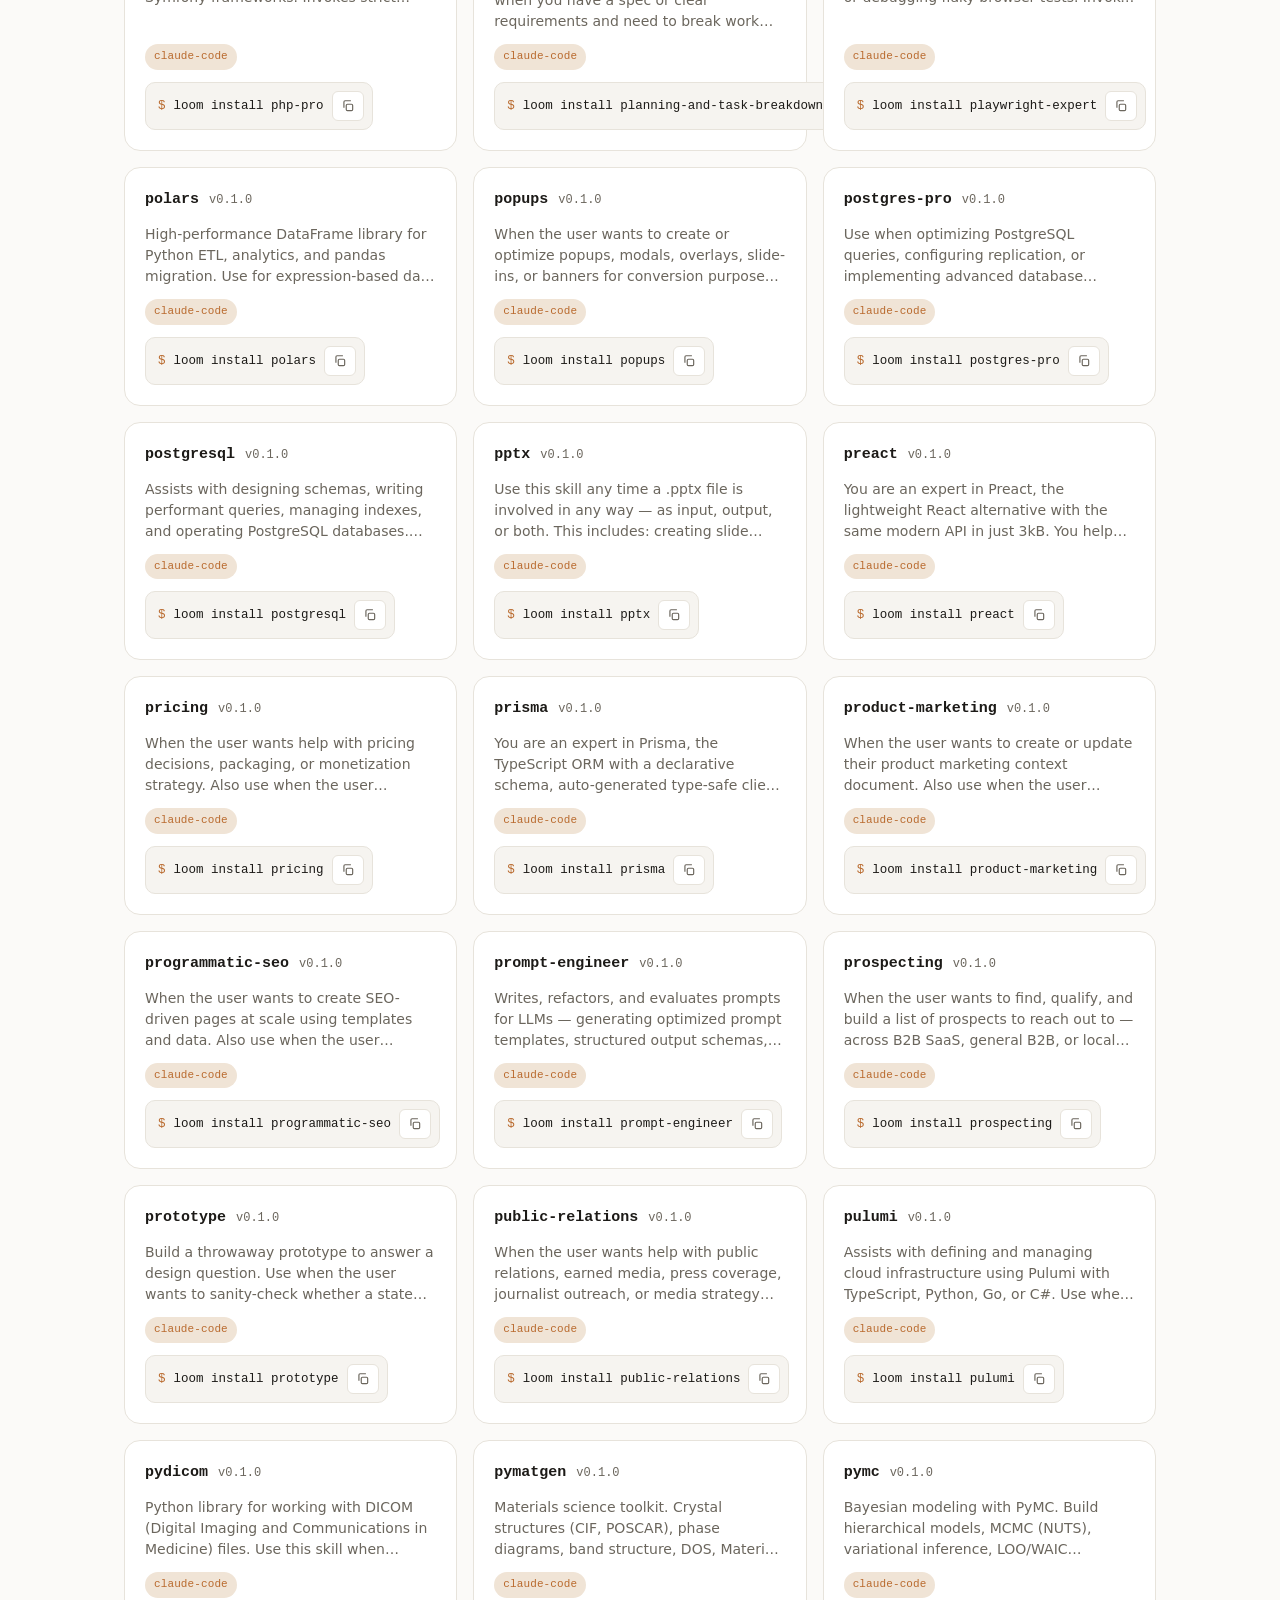
==== commit ee3b3abe: "initial commit with working commands" ====
--- a/docs/browse.html
+++ b/docs/browse.html
@@ -34,7 +34,7 @@
         <nav class="nav__links" aria-label="Primary">
           <a class="nav__link" data-page="browse.html" href="browse.html">Browse</a>
           <a class="nav__link" data-page="docs.html" href="docs.html">Docs</a>
-          <a class="nav__link nav__link--hide-sm" href="https://github.com/loomskills/loom">GitHub</a>
+          <a class="nav__link nav__link--hide-sm" href="https://github.com/wess/loom">GitHub</a>
           <button class="icon-btn theme-toggle" type="button" aria-label="Toggle color theme">
             <svg class="icon-moon" viewBox="0 0 24 24" fill="none" stroke="currentColor" stroke-width="2" aria-hidden="true"><path d="M21 12.8A9 9 0 1 1 11.2 3a7 7 0 0 0 9.8 9.8z"/></svg>
             <svg class="icon-sun" viewBox="0 0 24 24" fill="none" stroke="currentColor" stroke-width="2" aria-hidden="true"><circle cx="12" cy="12" r="4"/><path d="M12 2v2M12 20v2M4.9 4.9l1.4 1.4M17.7 17.7l1.4 1.4M2 12h2M20 12h2M4.9 19.1l1.4-1.4M17.7 6.3l1.4-1.4"/></svg>
@@ -91,7 +91,7 @@
         <nav class="footer__links" aria-label="Footer">
           <a href="index.html">Home</a>
           <a href="docs.html">Docs</a>
-          <a href="https://github.com/loomskills/loom">GitHub</a>
+          <a href="https://github.com/wess/loom">GitHub</a>
         </nav>
       </div>
     </footer>
--- a/docs/style.css
+++ b/docs/style.css
@@ -323,6 +323,20 @@
 }
 .btn--ghost:hover {
   background: var(--bg-subtle);
+}
+.btn--sm {
+  font-size: 13px;
+  padding: 8px 14px;
+  border-radius: var(--radius-sm);
+}
+.btn svg {
+  width: 15px;
+  height: 15px;
+}
+/* Shared copy feedback for full-size buttons. */
+.btn.is-copied {
+  color: var(--accent);
+  border-color: var(--accent);
 }
 
 /* ----- Hero -------------------------------------------------------------- */
@@ -372,7 +386,53 @@
 .hero__inner {
   position: relative;
   z-index: 1;
-  max-width: 760px;
+  display: grid;
+  grid-template-columns: minmax(0, 1fr) minmax(0, 1.05fr);
+  align-items: center;
+  gap: 48px;
+}
+
+.hero__col {
+  min-width: 0;
+  max-width: 620px;
+}
+
+/* Framed, elevated demo terminal */
+.hero__demo {
+  min-width: 0;
+}
+.hero__demo-img {
+  display: block;
+  width: 100%;
+  max-width: 100%;
+  height: auto;
+  border: 1px solid var(--border);
+  border-radius: var(--radius-lg);
+  box-shadow: var(--shadow-lg);
+  background: #0d1117;
+}
+
+.hero__stat {
+  font-family: var(--font-mono);
+  font-size: 13px;
+  color: var(--text-muted);
+  margin: 0 0 24px;
+}
+.hero__stat:empty {
+  margin: 0;
+}
+
+@media (max-width: 900px) {
+  .hero__inner {
+    grid-template-columns: 1fr;
+    gap: 40px;
+  }
+  .hero__col {
+    max-width: 620px;
+  }
+  .hero__demo {
+    max-width: 620px;
+  }
 }
 
 .hero h1 {
@@ -792,6 +852,12 @@
 .deflist a:hover {
   text-decoration: underline;
 }
+.modal__actions {
+  display: flex;
+  flex-wrap: wrap;
+  gap: 10px;
+  margin-top: 16px;
+}
 
 /* ----- How it works ------------------------------------------------------ */
 .steps {
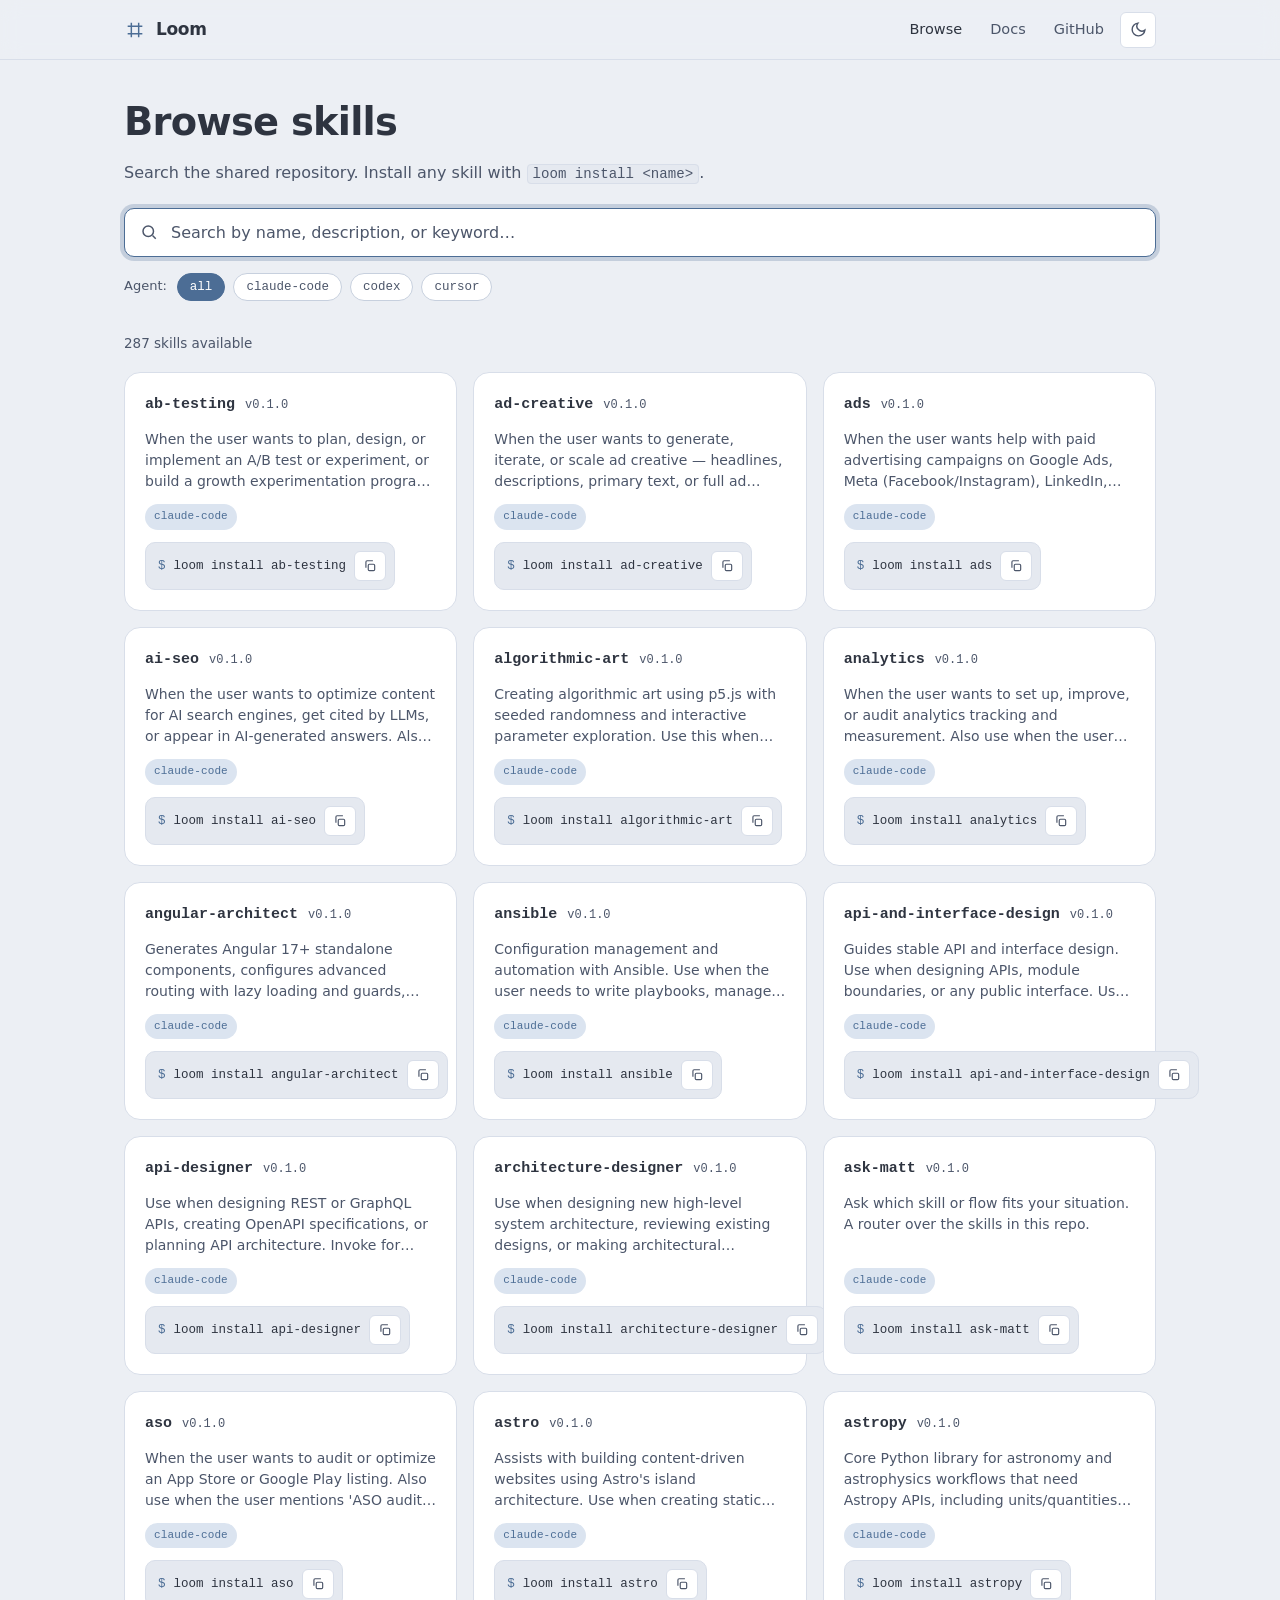
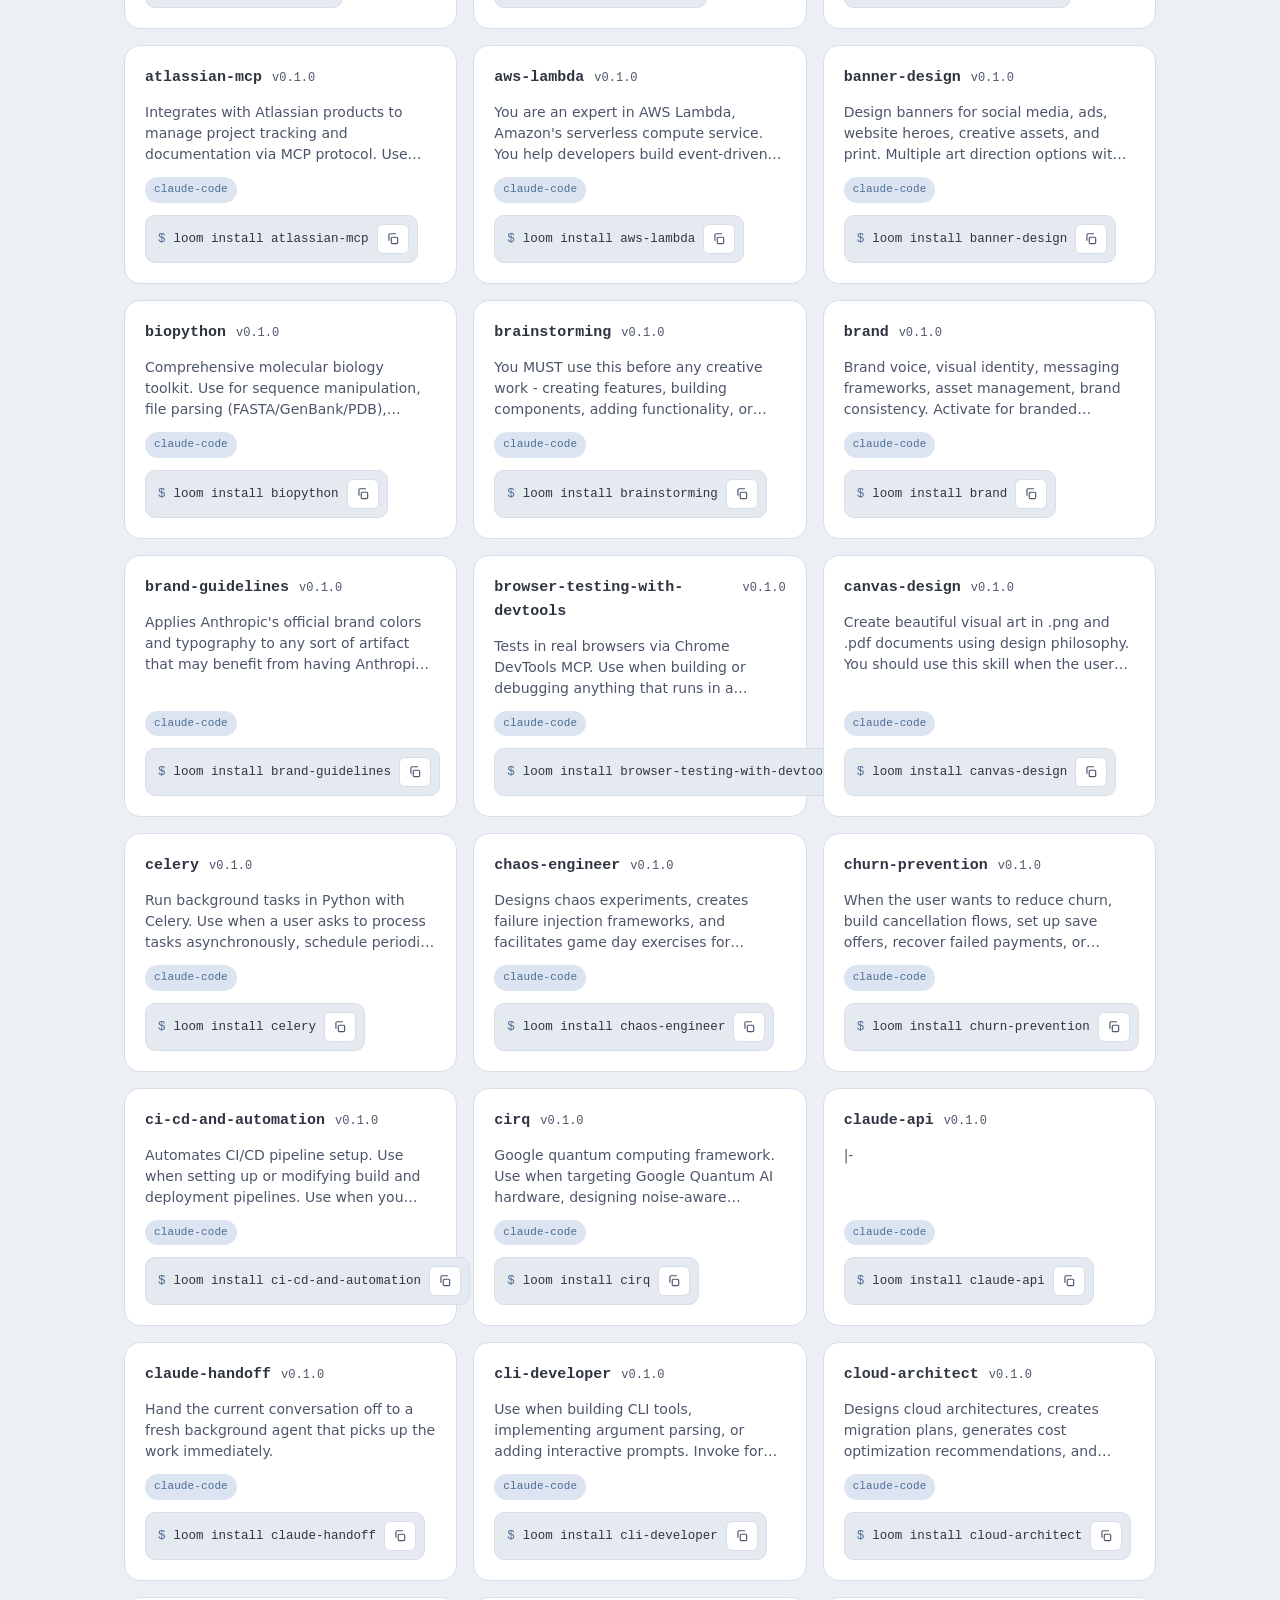
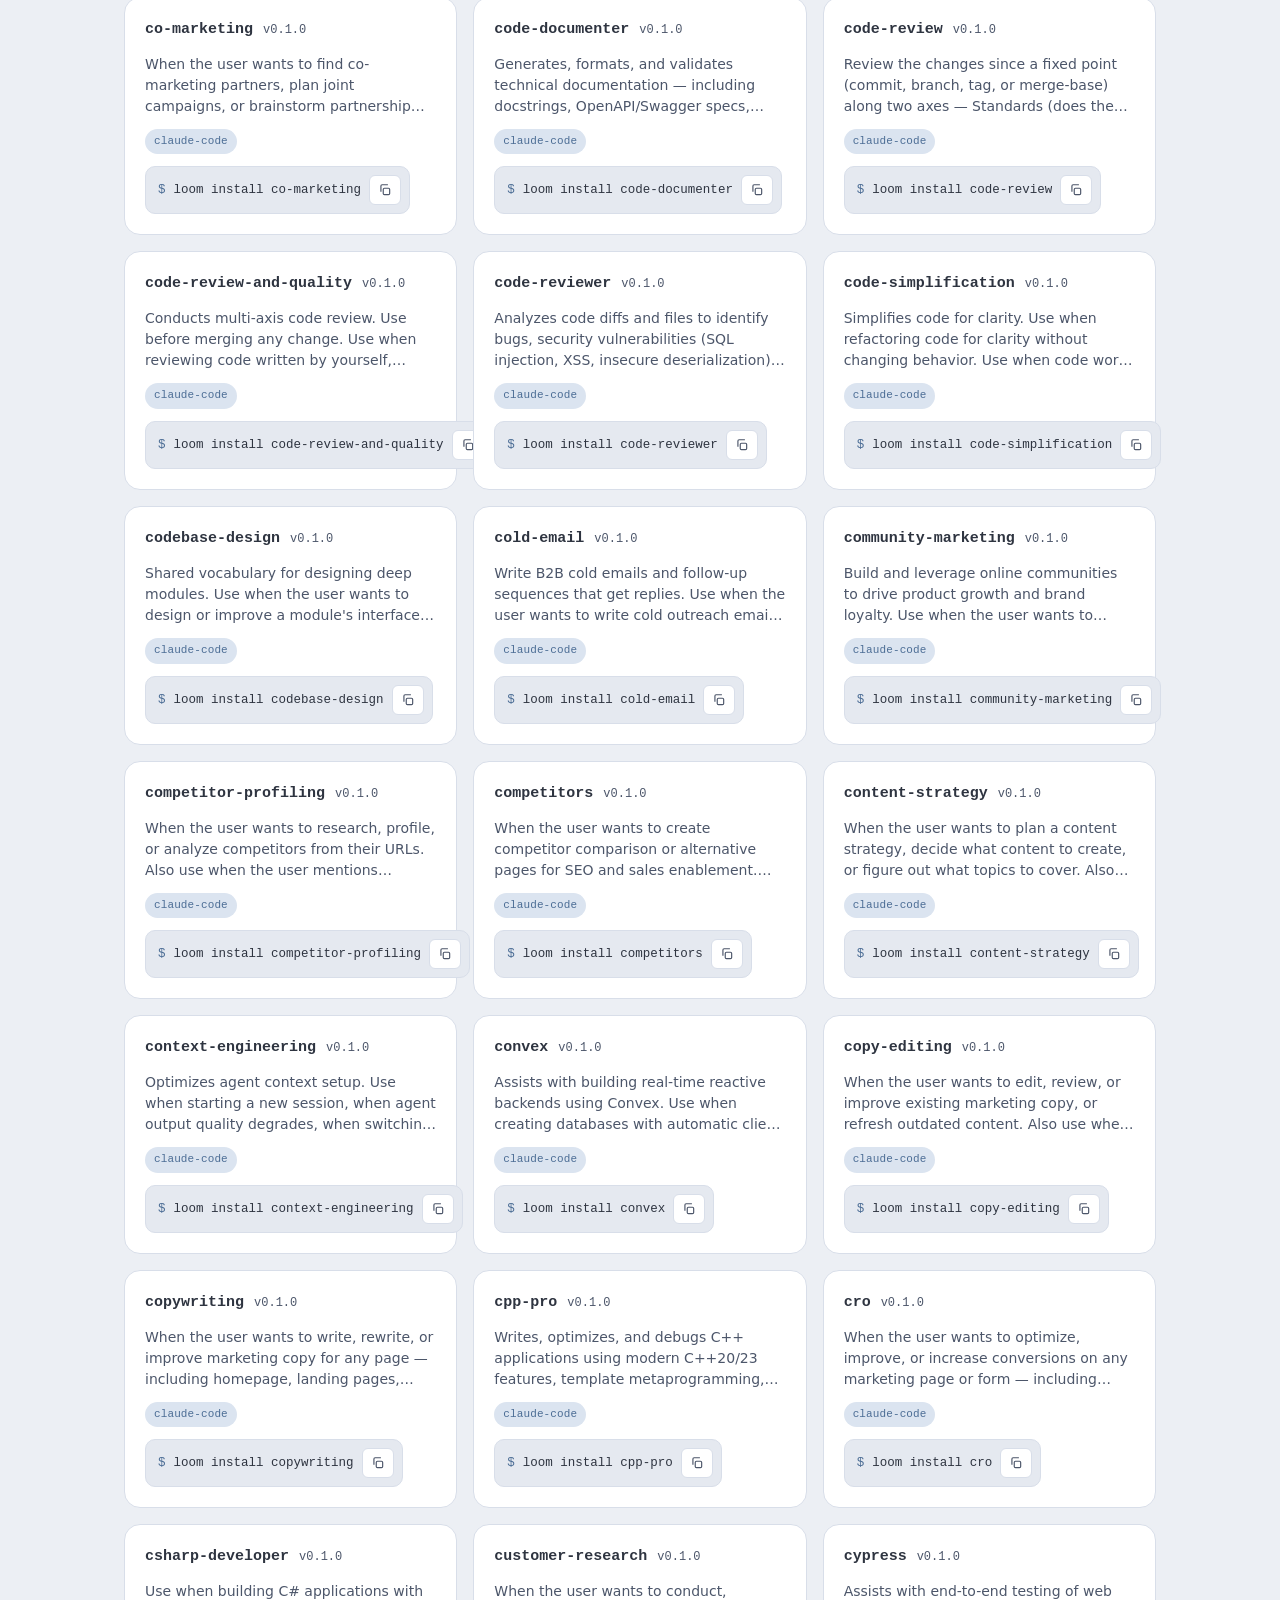
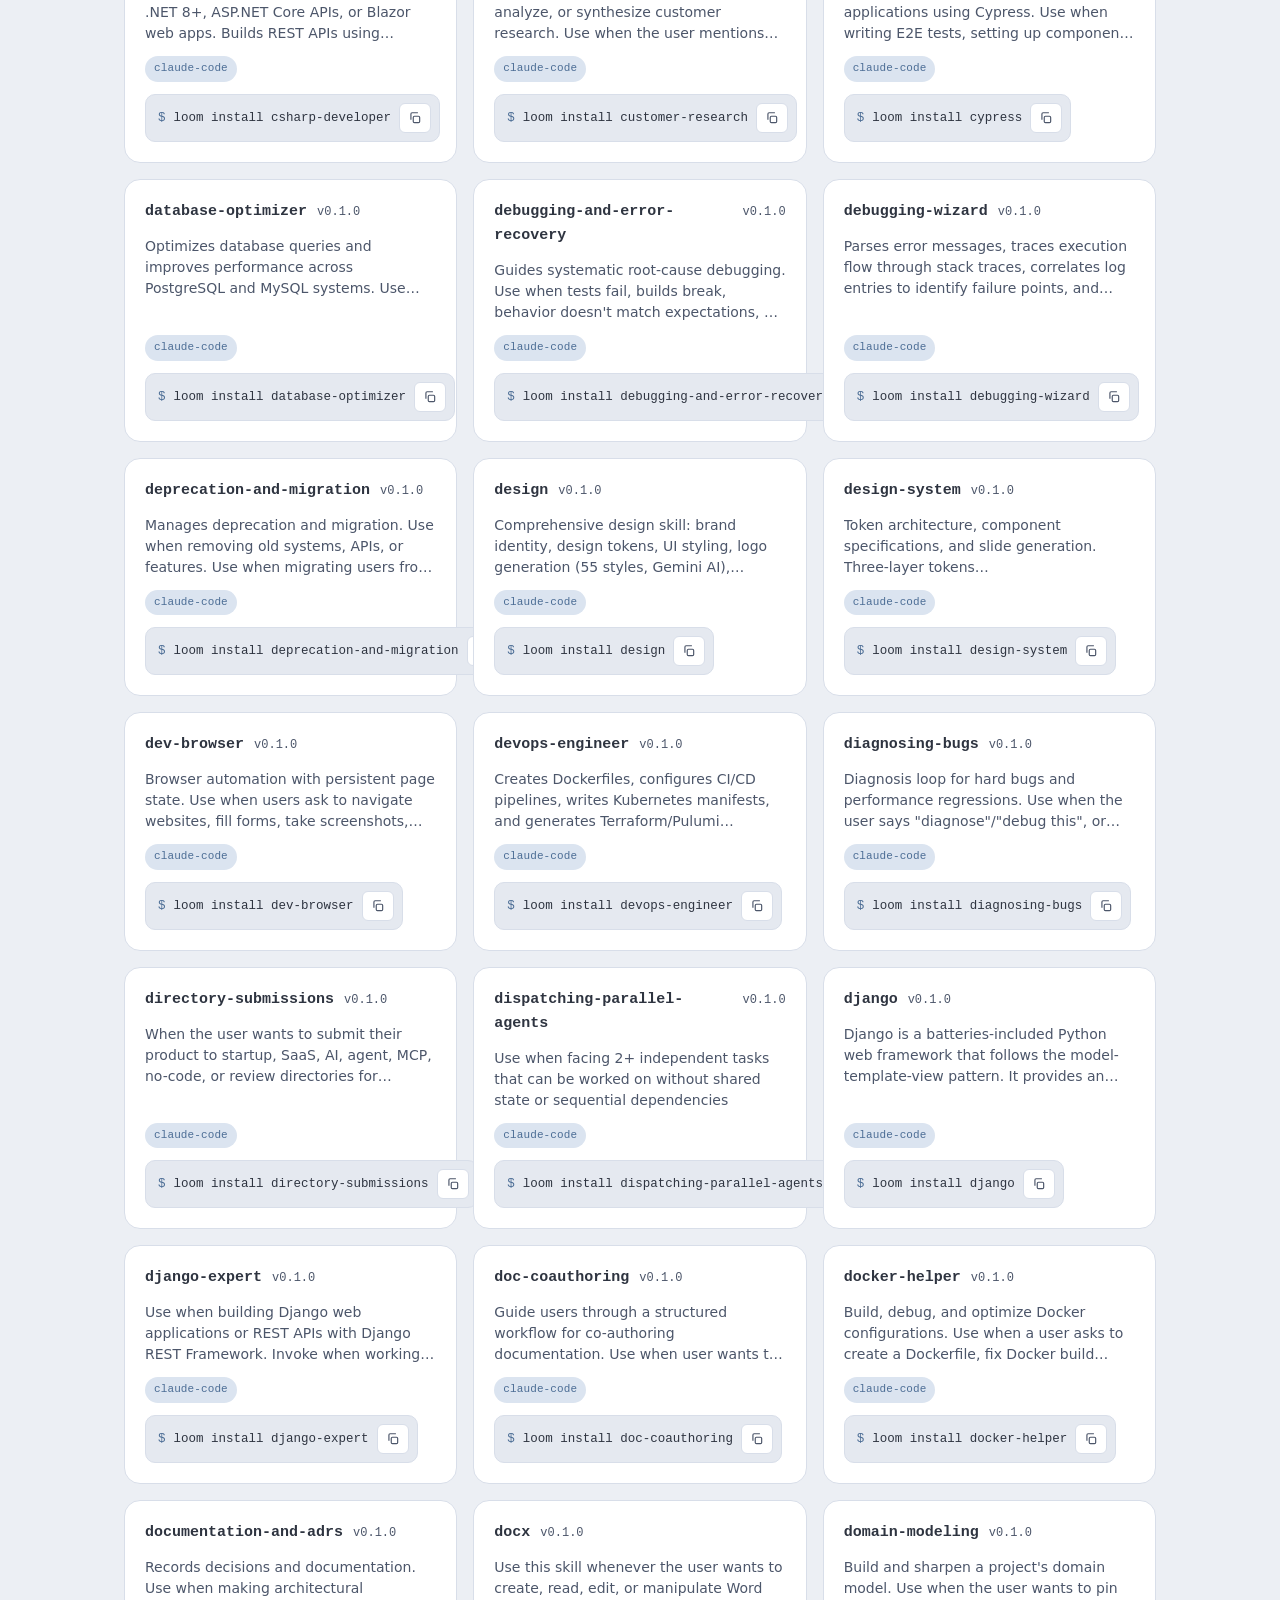
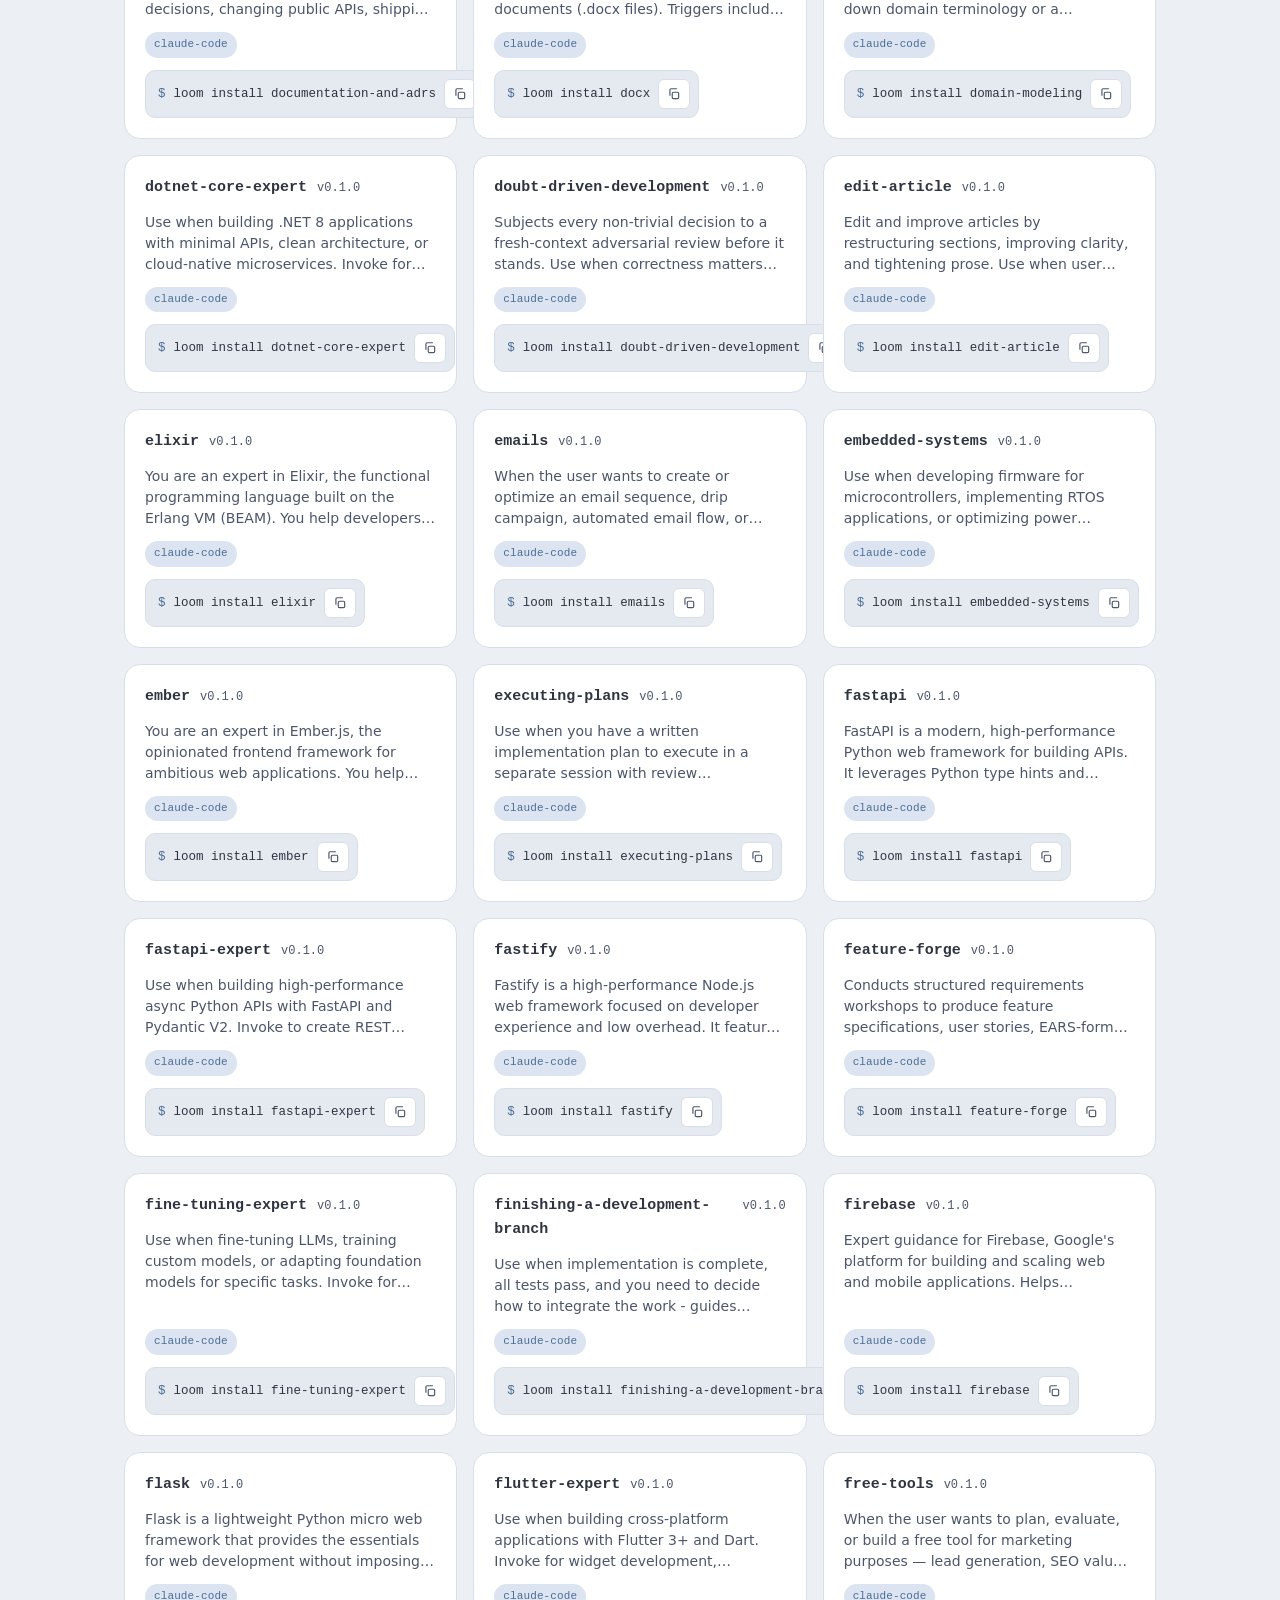
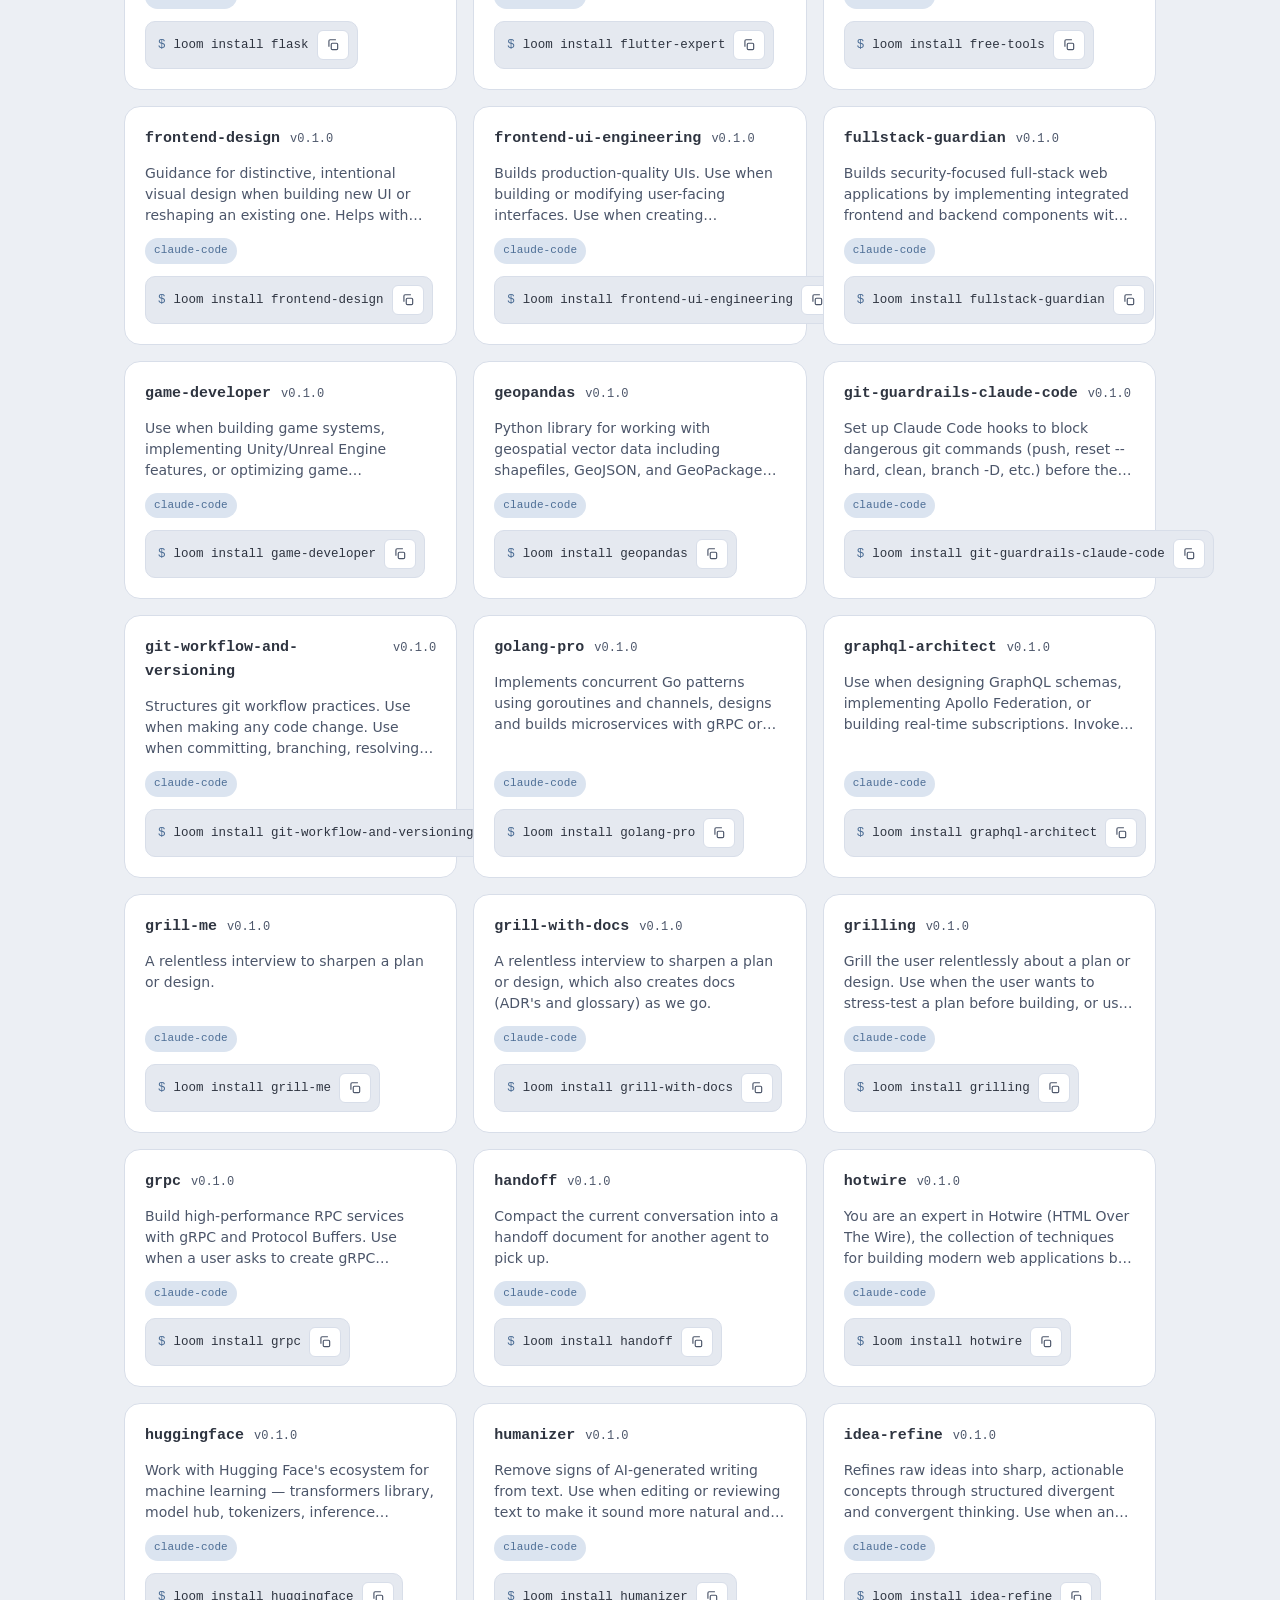
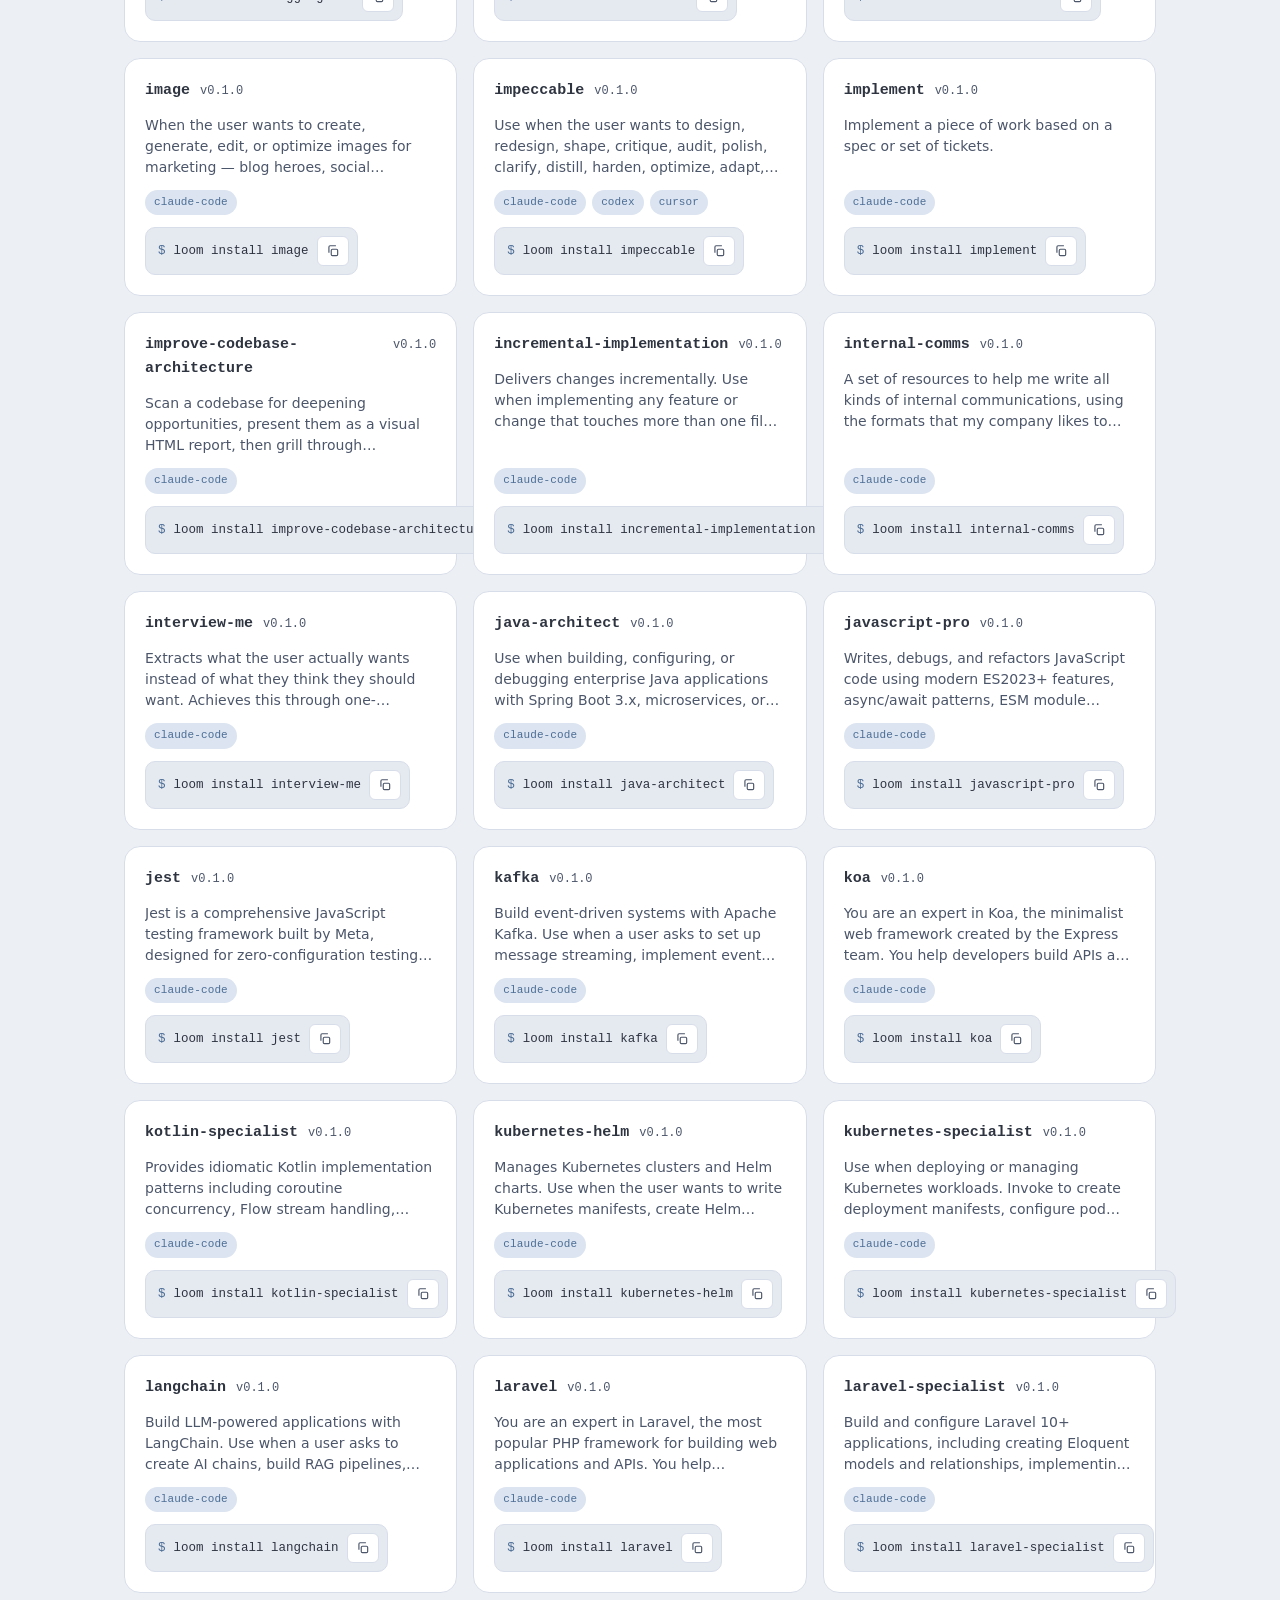
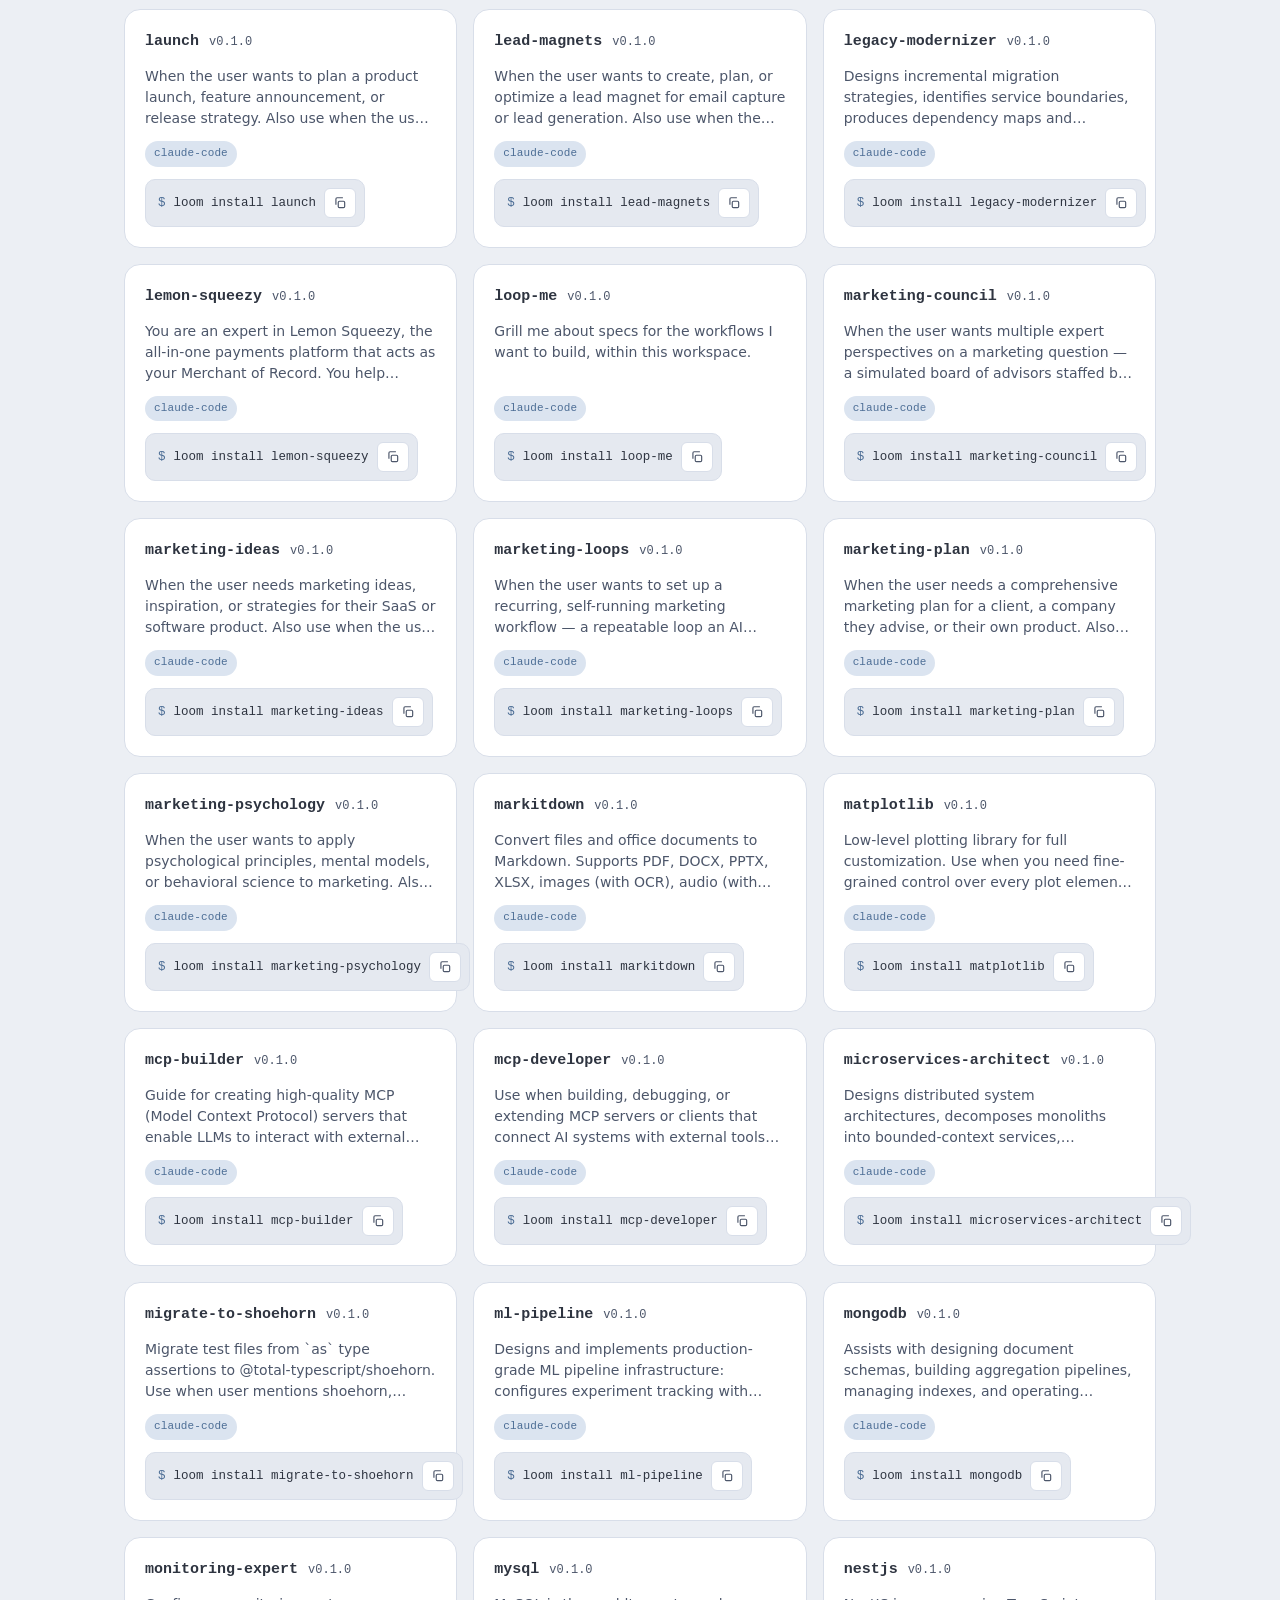
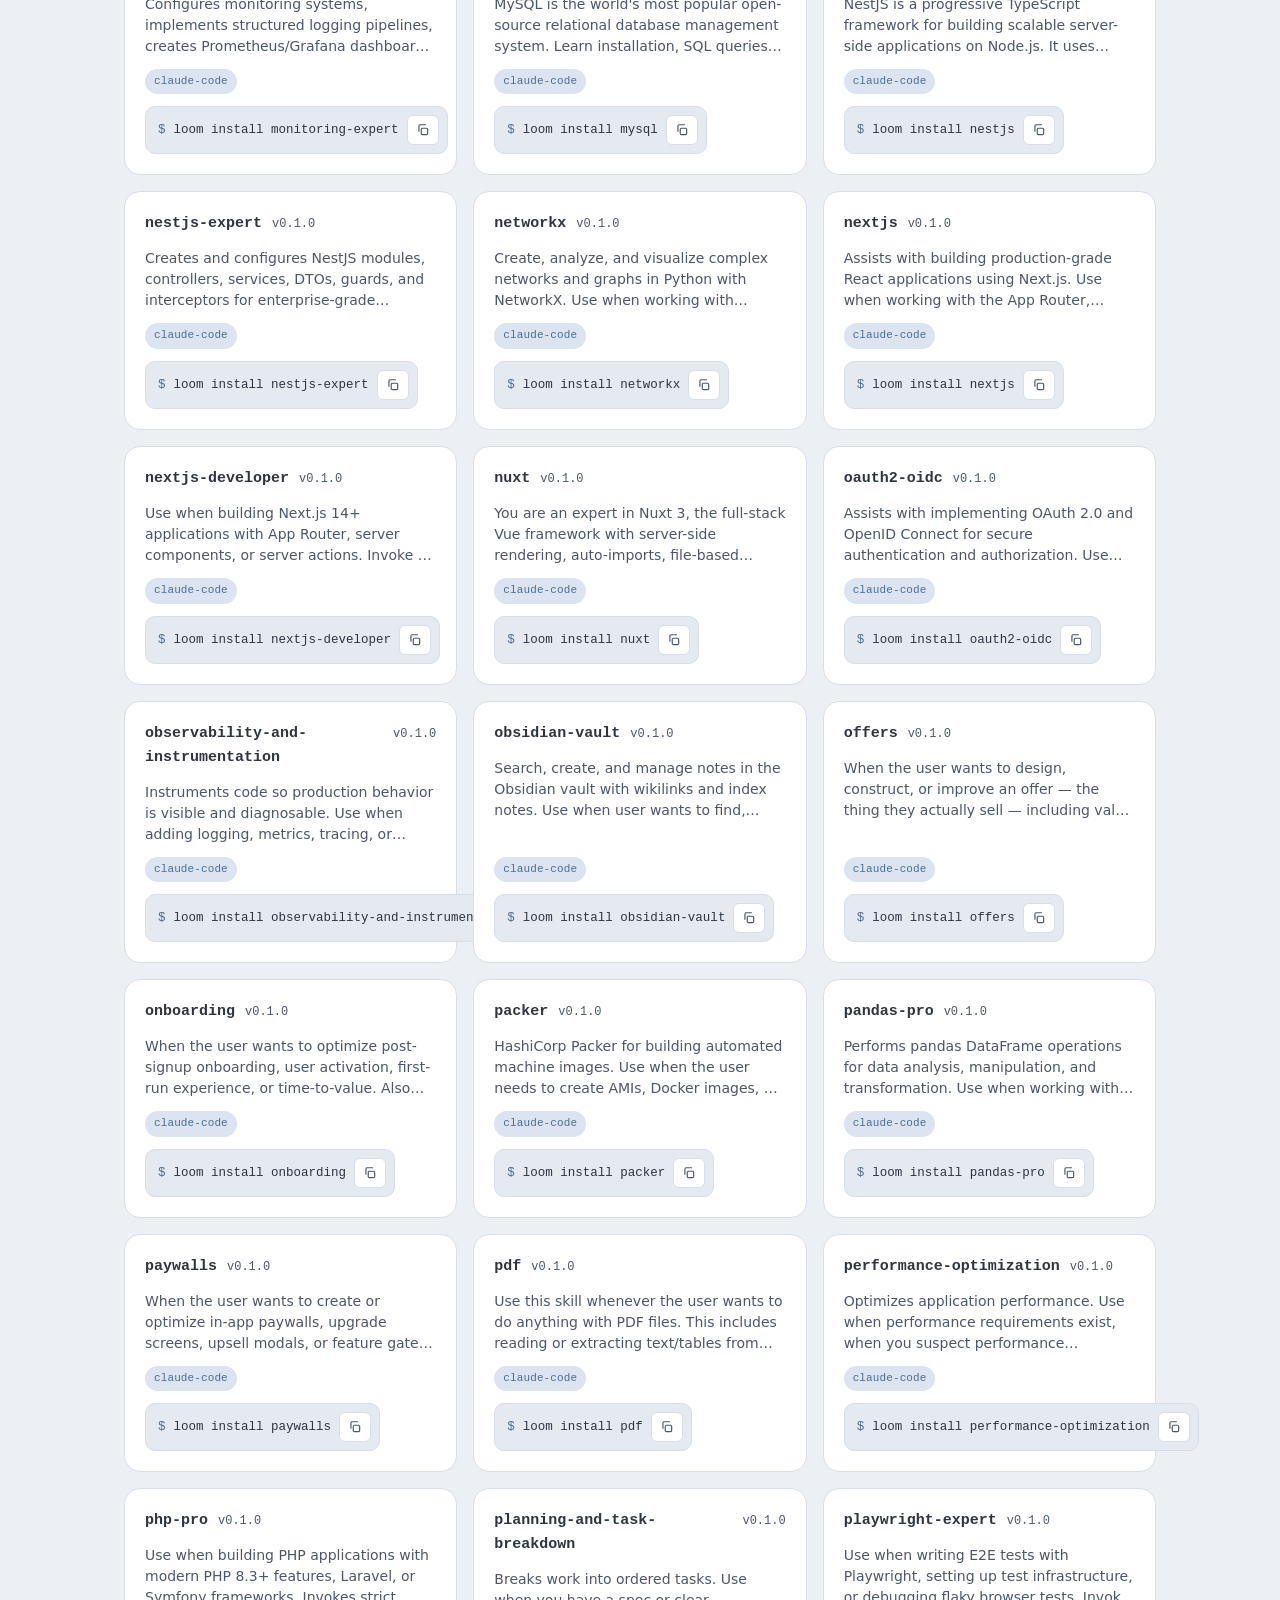
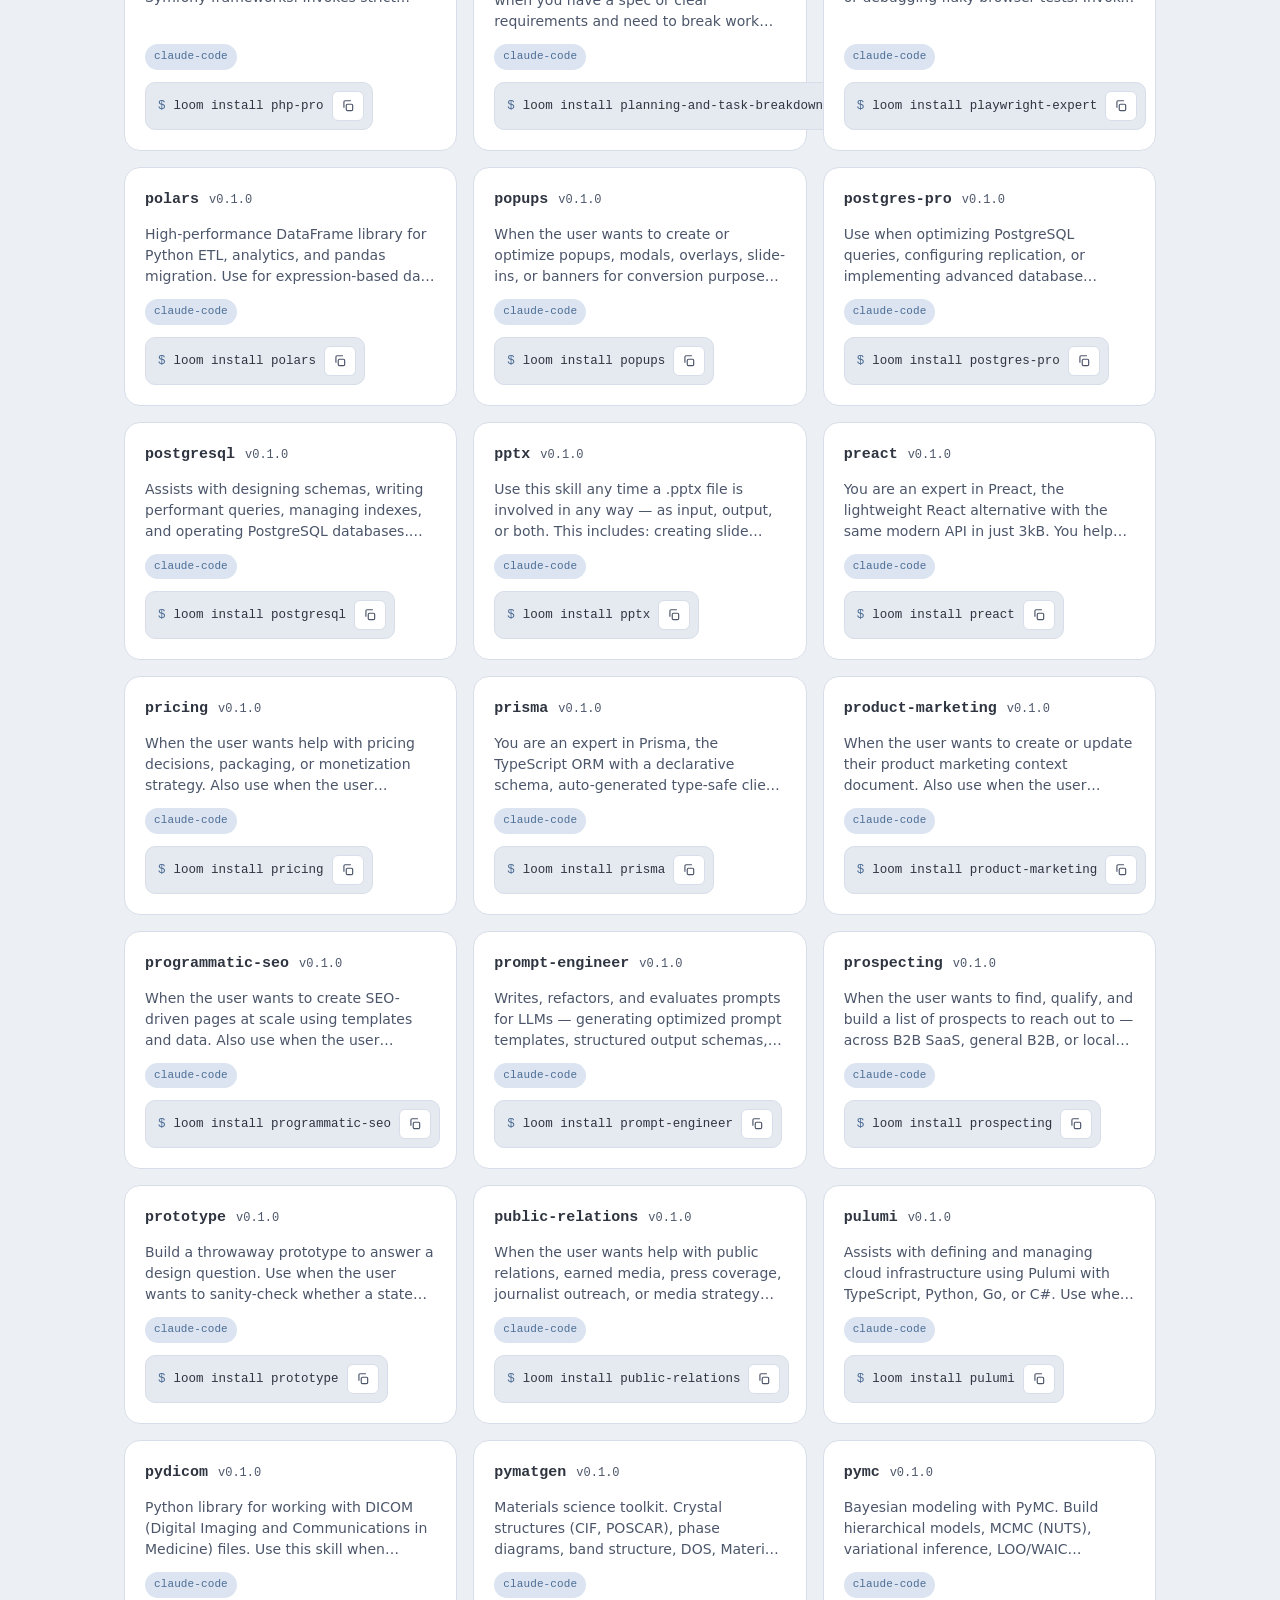
==== commit bf6741ea: "Site update" ====
--- a/docs/browse.html
+++ b/docs/browse.html
@@ -5,7 +5,7 @@
     <meta name="viewport" content="width=device-width, initial-scale=1" />
     <title>Browse skills — Loom</title>
     <meta name="description" content="Search and browse the Loom skill repository for Claude Code, Codex, Cursor, and other AI agents." />
-    <link rel="icon" href="data:image/svg+xml,%3Csvg xmlns='http://www.w3.org/2000/svg' viewBox='0 0 24 24'%3E%3Cg fill='none' stroke='%23b96a2e' stroke-width='2'%3E%3Cpath d='M4 8h16M4 16h16M8 4v16M16 4v16'/%3E%3C/g%3E%3C/svg%3E" />
+    <link rel="icon" href="data:image/svg+xml,%3Csvg xmlns='http://www.w3.org/2000/svg' viewBox='0 0 24 24'%3E%3Cg fill='none' stroke='%234c6d95' stroke-width='2'%3E%3Cpath d='M4 8h16M4 16h16M8 4v16M16 4v16'/%3E%3C/g%3E%3C/svg%3E" />
     <script>
       (function () {
         try {
--- a/docs/style.css
+++ b/docs/style.css
@@ -1,8 +1,9 @@
 /* ==========================================================================
    Loom — shared styles
-   A calm, developer-focused aesthetic. One accent (loom-thread amber),
-   hairline borders, generous whitespace, monospace for code + skill names.
-   Light + dark themes driven by [data-theme] on <html>.
+   A calm, developer-focused aesthetic on the Nord palette. One Frost-blue
+   accent, hairline borders, generous whitespace, monospace for code + names.
+   Light (Snow Storm) + dark (Polar Night) themes driven by [data-theme].
+   Nord reference: https://www.nordtheme.com
    ========================================================================== */
 
 /* ----- Design tokens ----------------------------------------------------- */
@@ -13,31 +14,31 @@
   --font-mono: ui-monospace, "SF Mono", SFMono-Regular, Menlo, Monaco,
     Consolas, "Liberation Mono", monospace;
 
-  /* Neutral scale — light theme (default) */
-  --bg: #fbfaf8;
+  /* Neutral scale — Nord "Snow Storm" light theme (default) */
+  --bg: #eceff4; /* nord6 */
   --bg-elevated: #ffffff;
-  --bg-subtle: #f4f2ee;
-  --bg-code: #f6f4f0;
-  --text: #1c1a17;
-  --text-muted: #6b665d;
-  --text-faint: #97918684;
-  --border: #e7e3db;
-  --border-strong: #d8d3c8;
-
-  /* Single confident accent — a woven-thread amber */
-  --accent: #b96a2e;
-  --accent-hover: #a55c25;
+  --bg-subtle: #e5e9f0; /* nord5 */
+  --bg-code: #e5e9f0; /* nord5 */
+  --text: #2e3440; /* nord0 */
+  --text-muted: #4c566a; /* nord3 */
+  --text-faint: #4c566a70;
+  --border: #d8dee9; /* nord4 */
+  --border-strong: #c7d0de;
+
+  /* Single confident accent — Nord "Frost" blue (nord10, deepened for AA) */
+  --accent: #4c6d95;
+  --accent-hover: #3f5c7f;
   --accent-contrast: #ffffff;
-  --accent-soft: #f0e4d6;
-  --accent-ring: #b96a2e40;
+  --accent-soft: #dbe4f0;
+  --accent-ring: #4c6d9540;
 
   /* Radii + shadow */
   --radius-sm: 6px;
   --radius: 10px;
   --radius-lg: 16px;
-  --shadow-sm: 0 1px 2px #1c1a170d;
-  --shadow: 0 6px 24px -8px #1c1a1720;
-  --shadow-lg: 0 20px 50px -20px #1c1a1733;
+  --shadow-sm: 0 1px 2px #2e34400d;
+  --shadow: 0 6px 24px -8px #2e344022;
+  --shadow-lg: 0 20px 50px -20px #2e344033;
 
   /* Layout */
   --maxw: 1080px;
@@ -47,21 +48,23 @@
 }
 
 :root[data-theme="dark"] {
-  --bg: #131211;
-  --bg-elevated: #1b1a18;
-  --bg-subtle: #201e1b;
-  --bg-code: #201e1b;
-  --text: #ece8e1;
-  --text-muted: #a49e93;
-  --text-faint: #7a746980;
-  --border: #2c2a26;
-  --border-strong: #3a372f;
-
-  --accent: #e0975a;
-  --accent-hover: #eaa66c;
-  --accent-contrast: #1a1512;
-  --accent-soft: #2a2018;
-  --accent-ring: #e0975a3d;
+  /* Nord "Polar Night" surfaces */
+  --bg: #2e3440; /* nord0 */
+  --bg-elevated: #3b4252; /* nord1 */
+  --bg-subtle: #434c5e; /* nord2 */
+  --bg-code: #272c36; /* below nord0 for code wells */
+  --text: #eceff4; /* nord6 */
+  --text-muted: #a7b0c0;
+  --text-faint: #8f9bb380;
+  --border: #3b4252; /* nord1 */
+  --border-strong: #4c566a; /* nord3 */
+
+  /* Brighter Frost cyan reads better on the dark surfaces */
+  --accent: #88c0d0; /* nord8 */
+  --accent-hover: #8fbcbb; /* nord7 */
+  --accent-contrast: #2e3440; /* nord0 */
+  --accent-soft: #34404b;
+  --accent-ring: #88c0d03d;
 
   --shadow-sm: 0 1px 2px #00000040;
   --shadow: 0 6px 24px -8px #00000066;
@@ -409,7 +412,7 @@
   border: 1px solid var(--border);
   border-radius: var(--radius-lg);
   box-shadow: var(--shadow-lg);
-  background: #0d1117;
+  background: #2e3440;
 }
 
 .hero__stat {
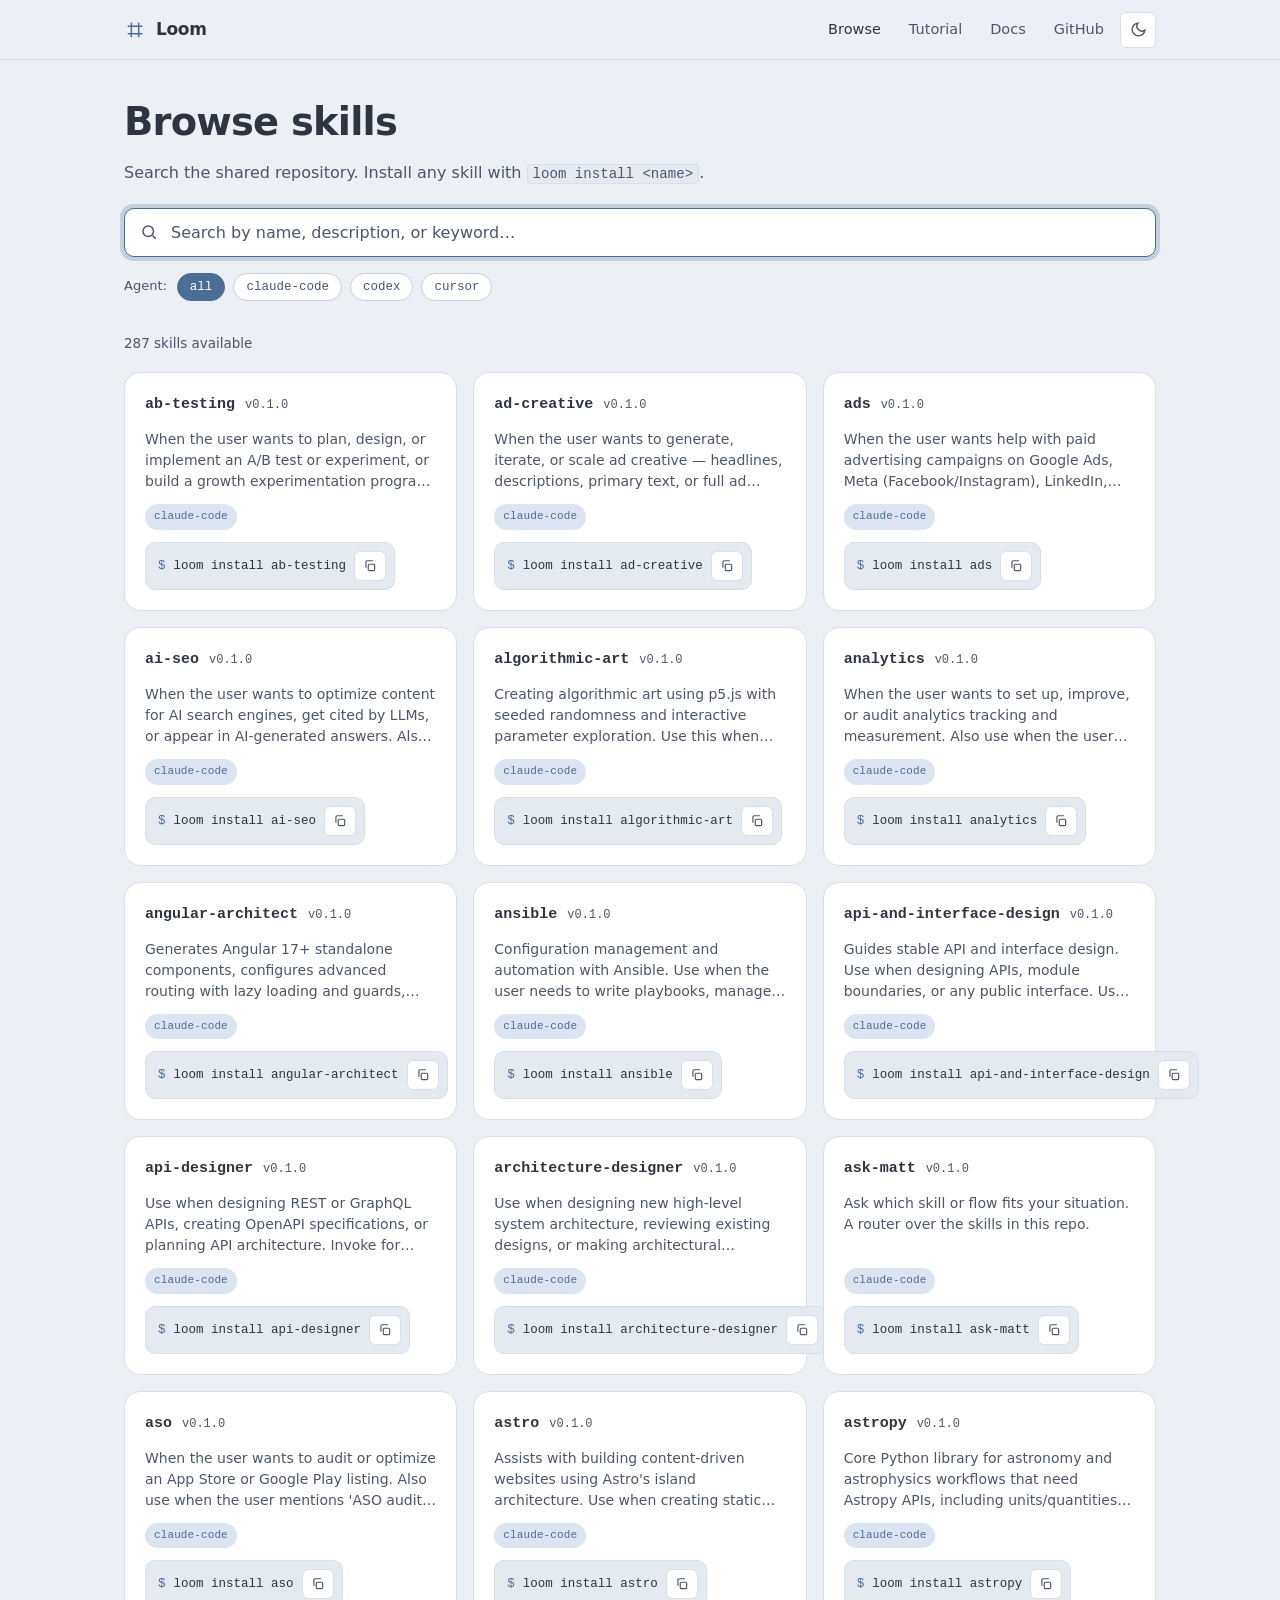
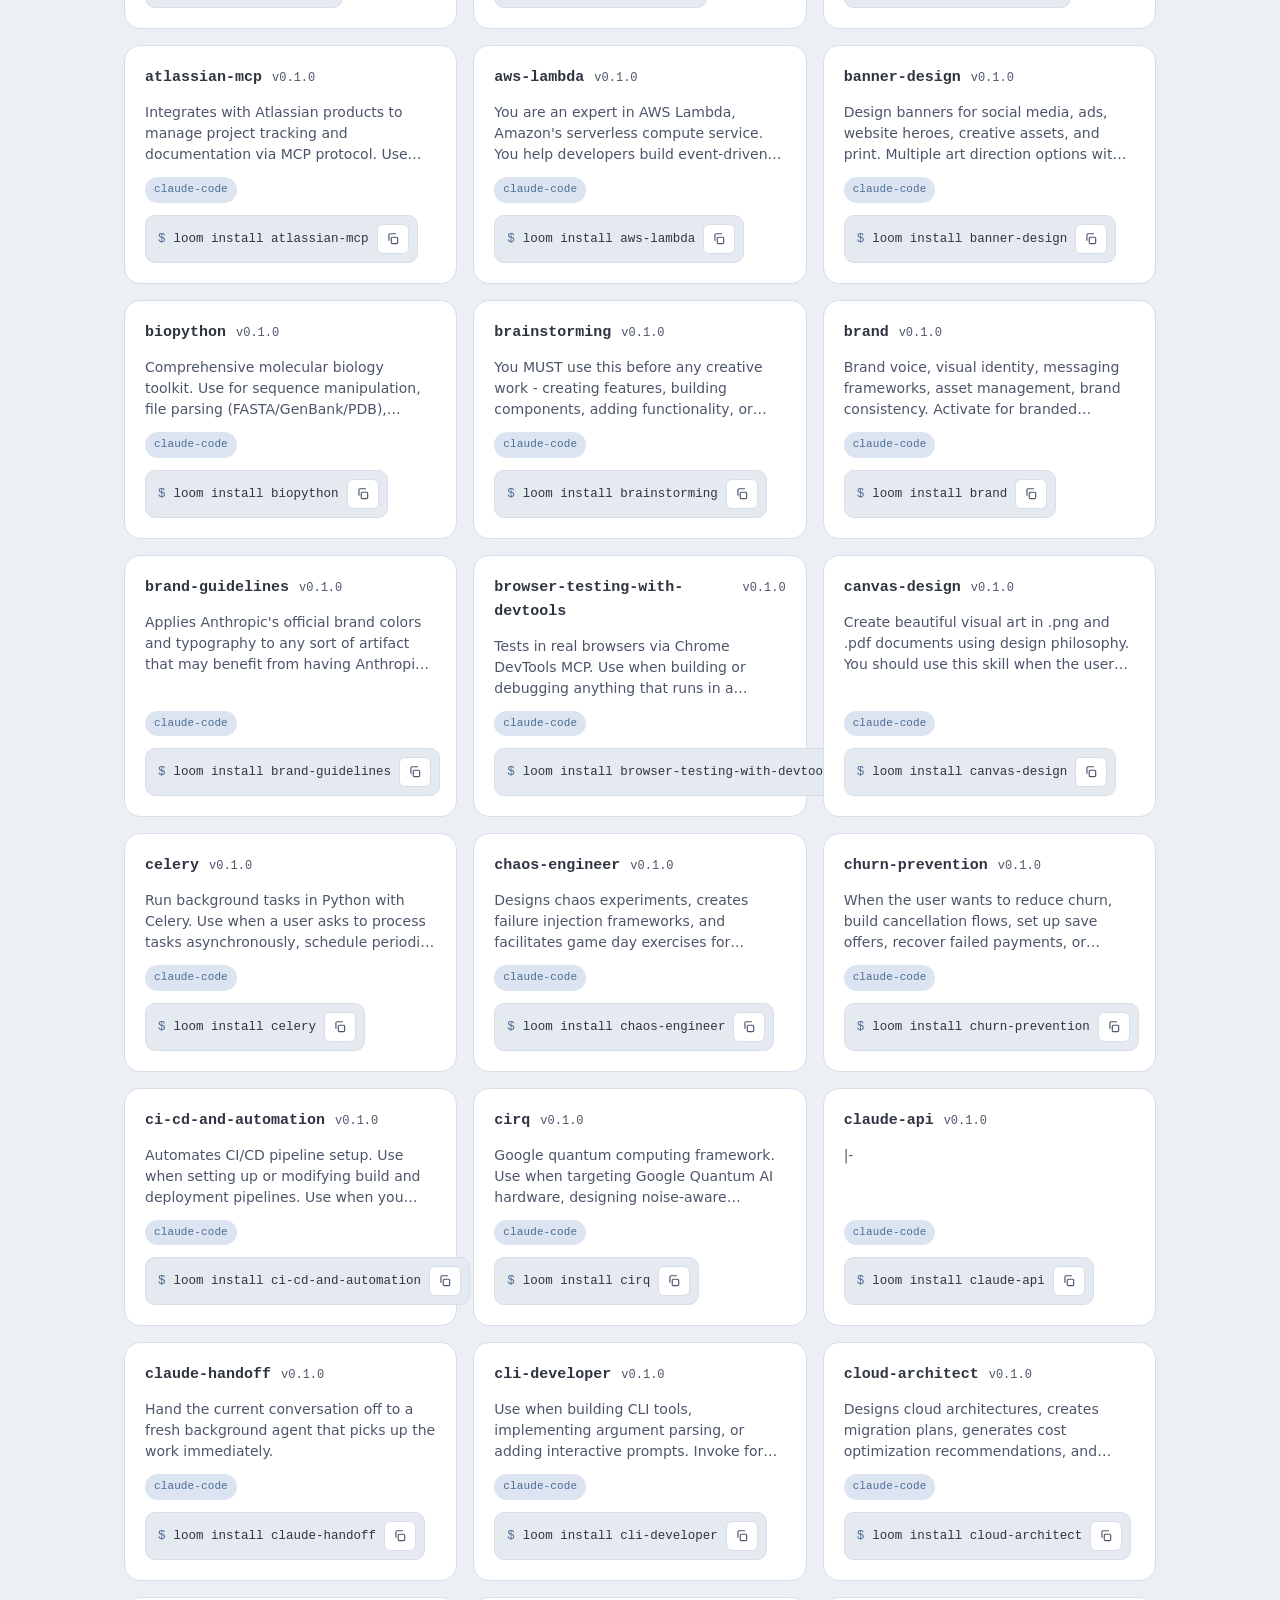
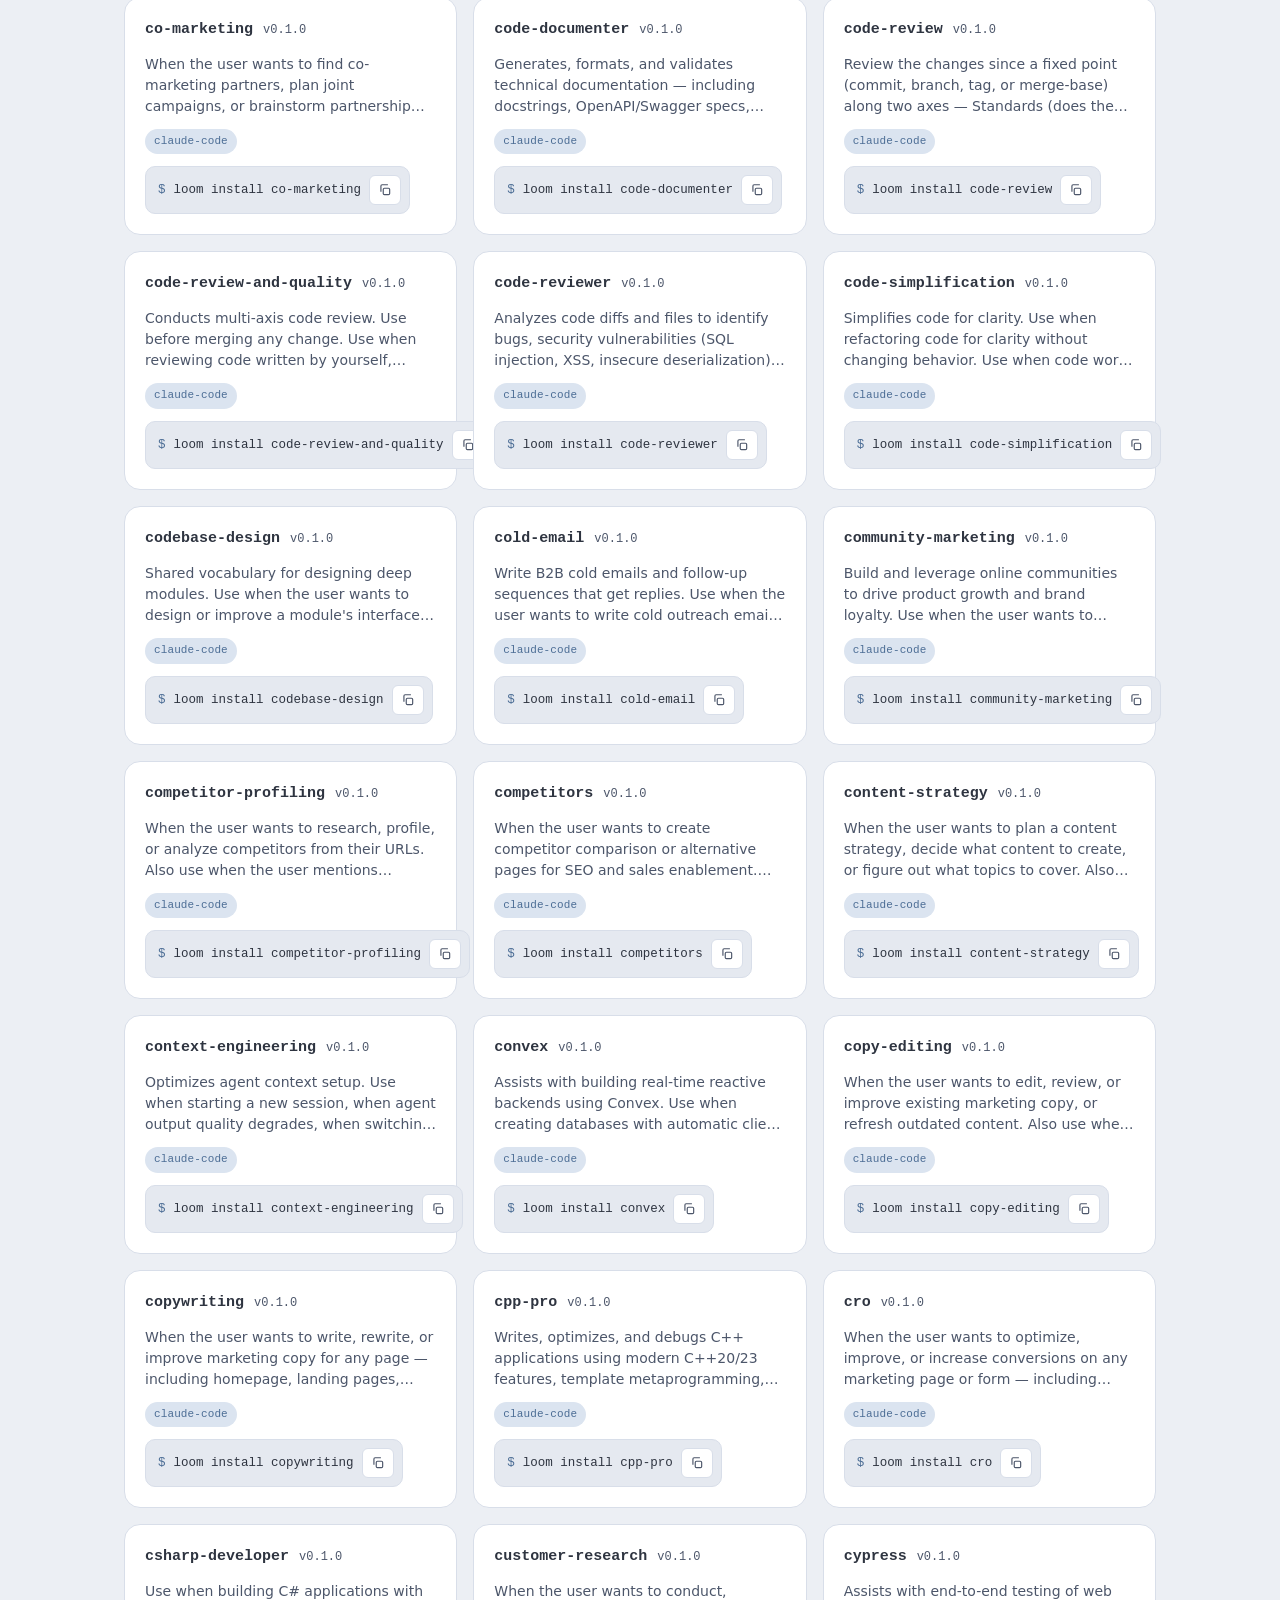
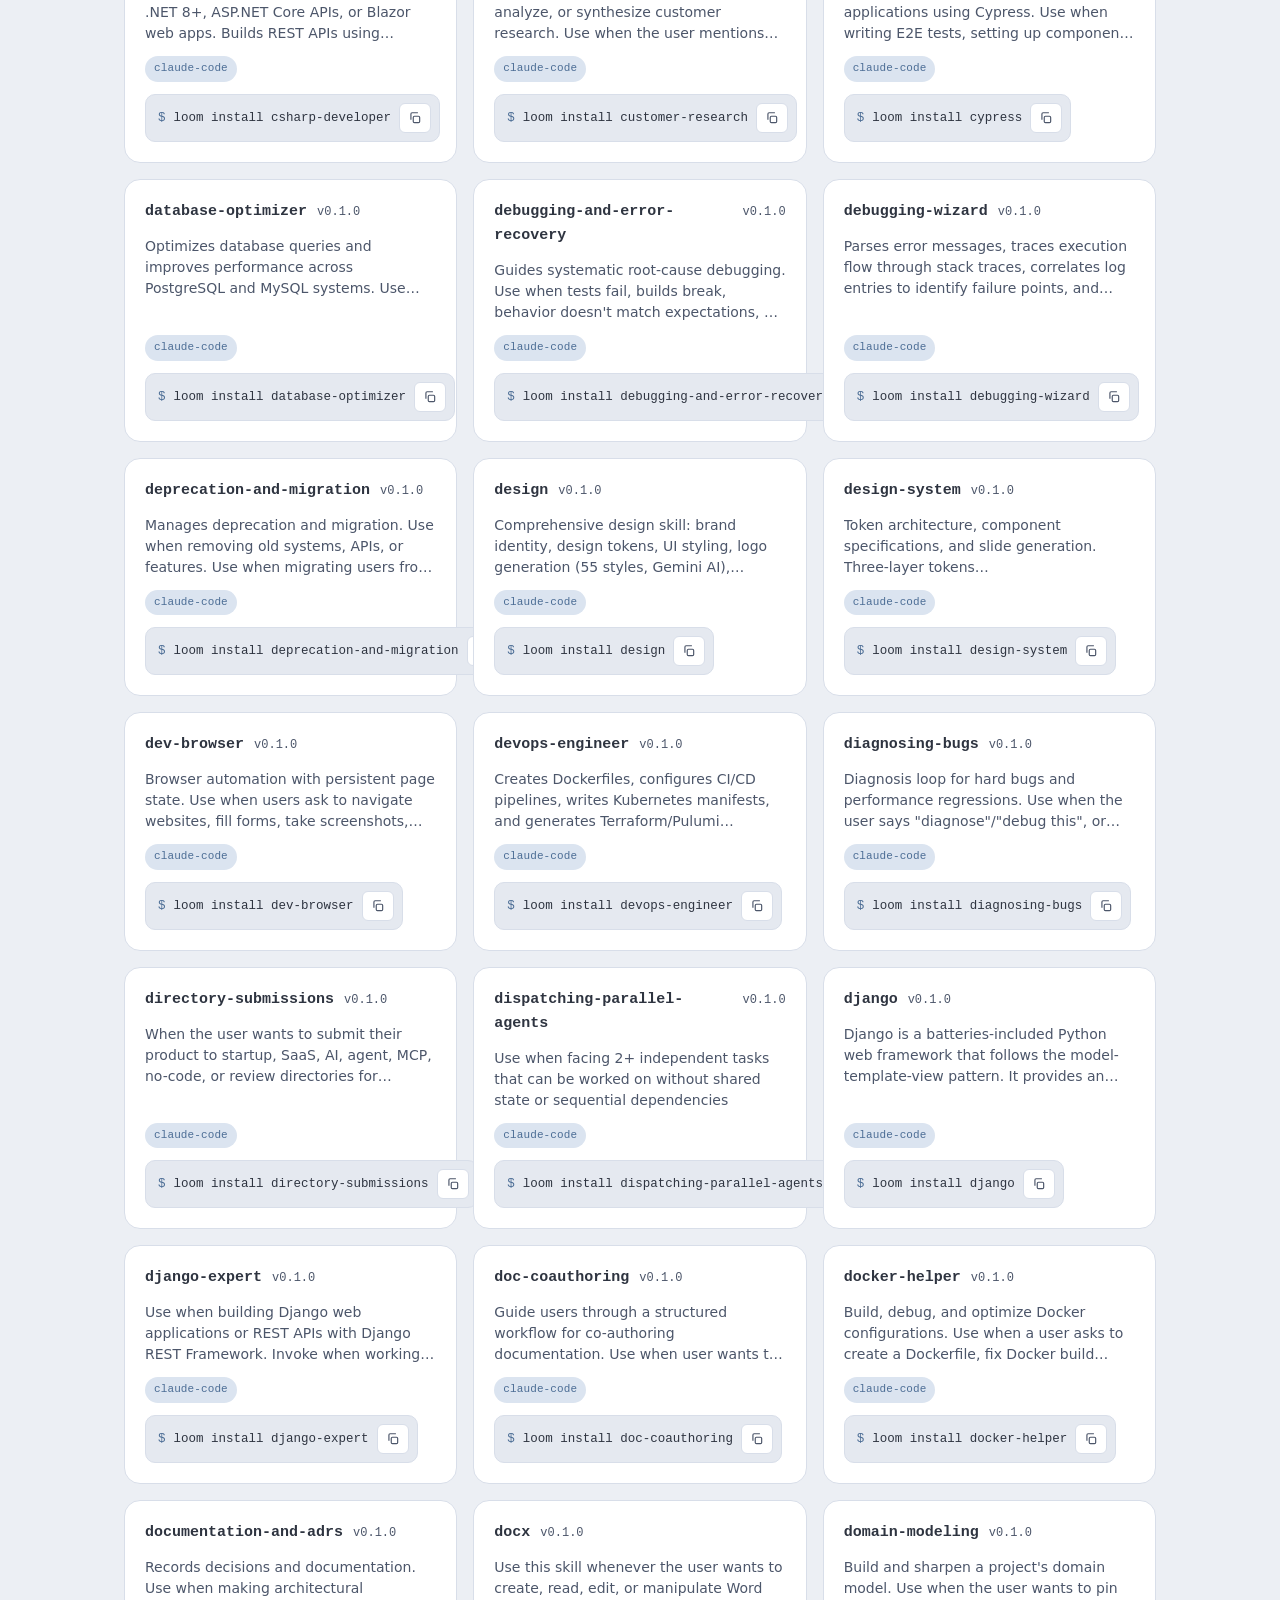
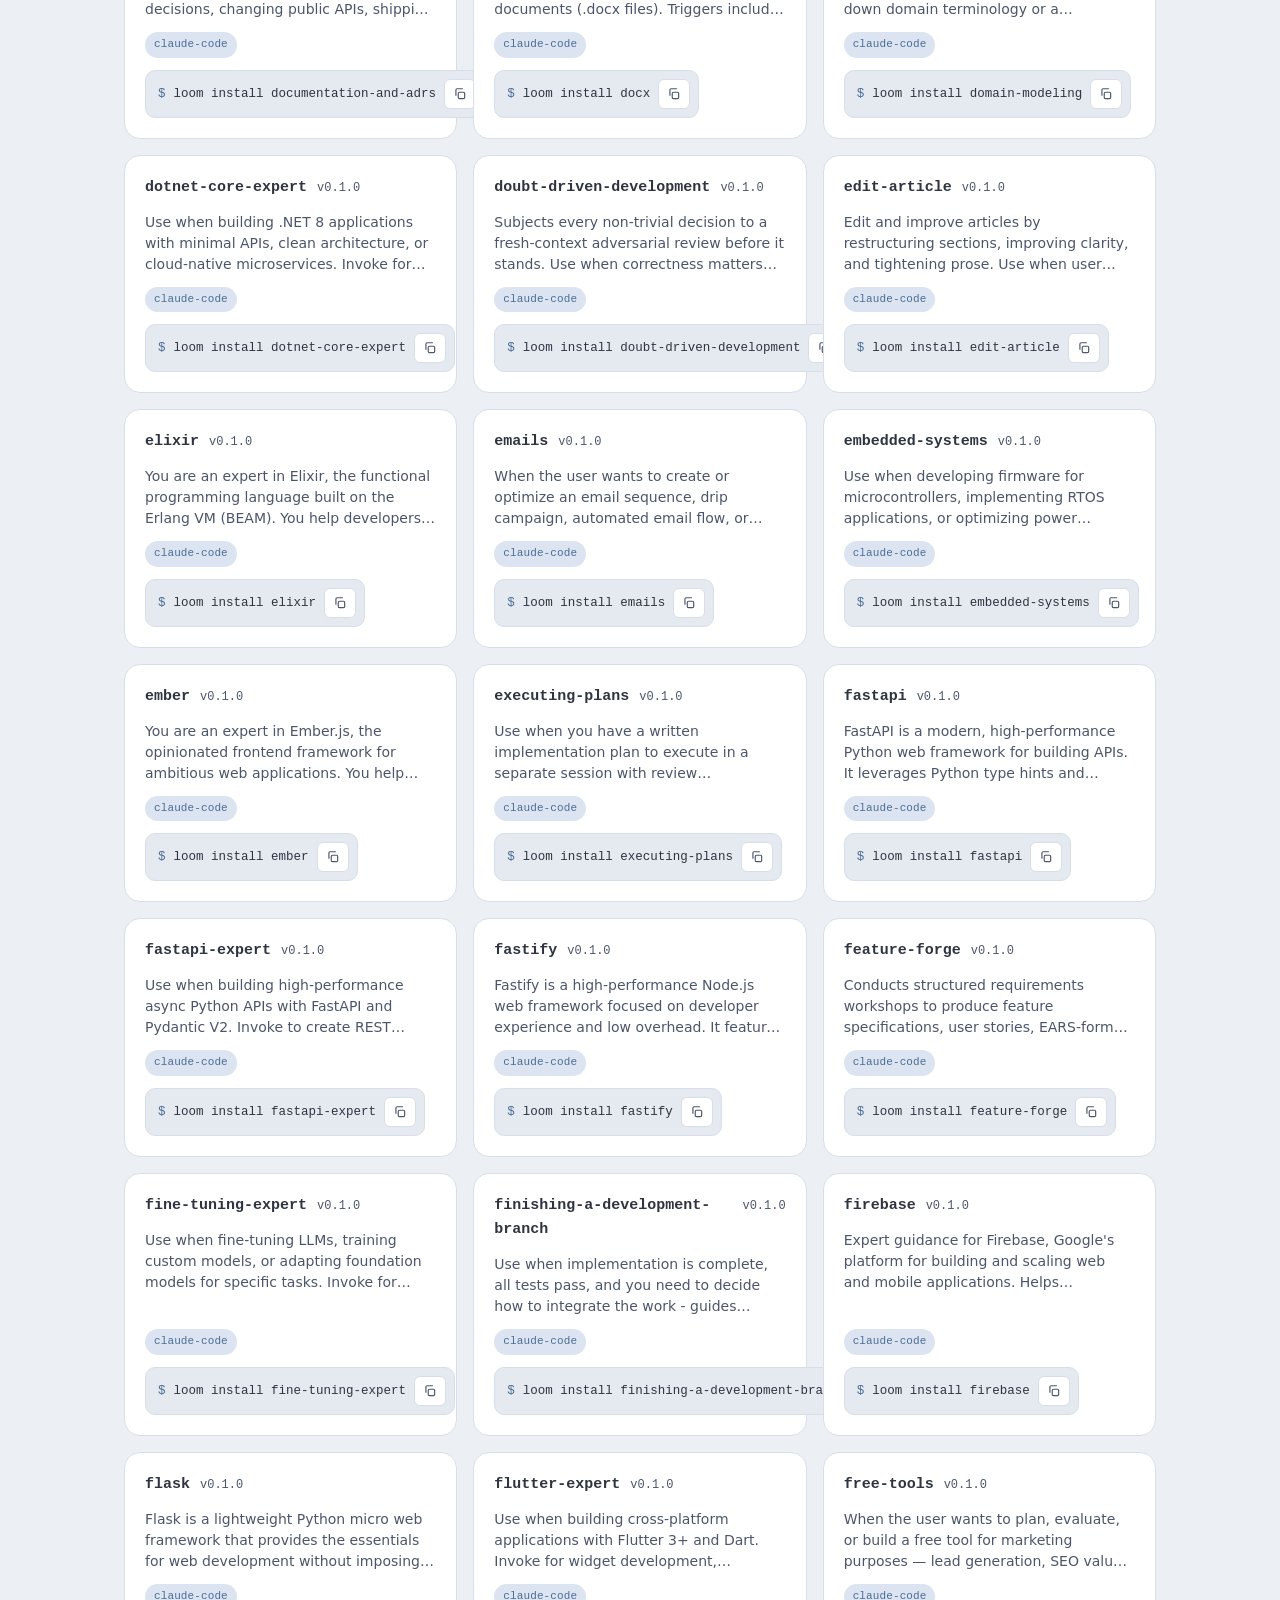
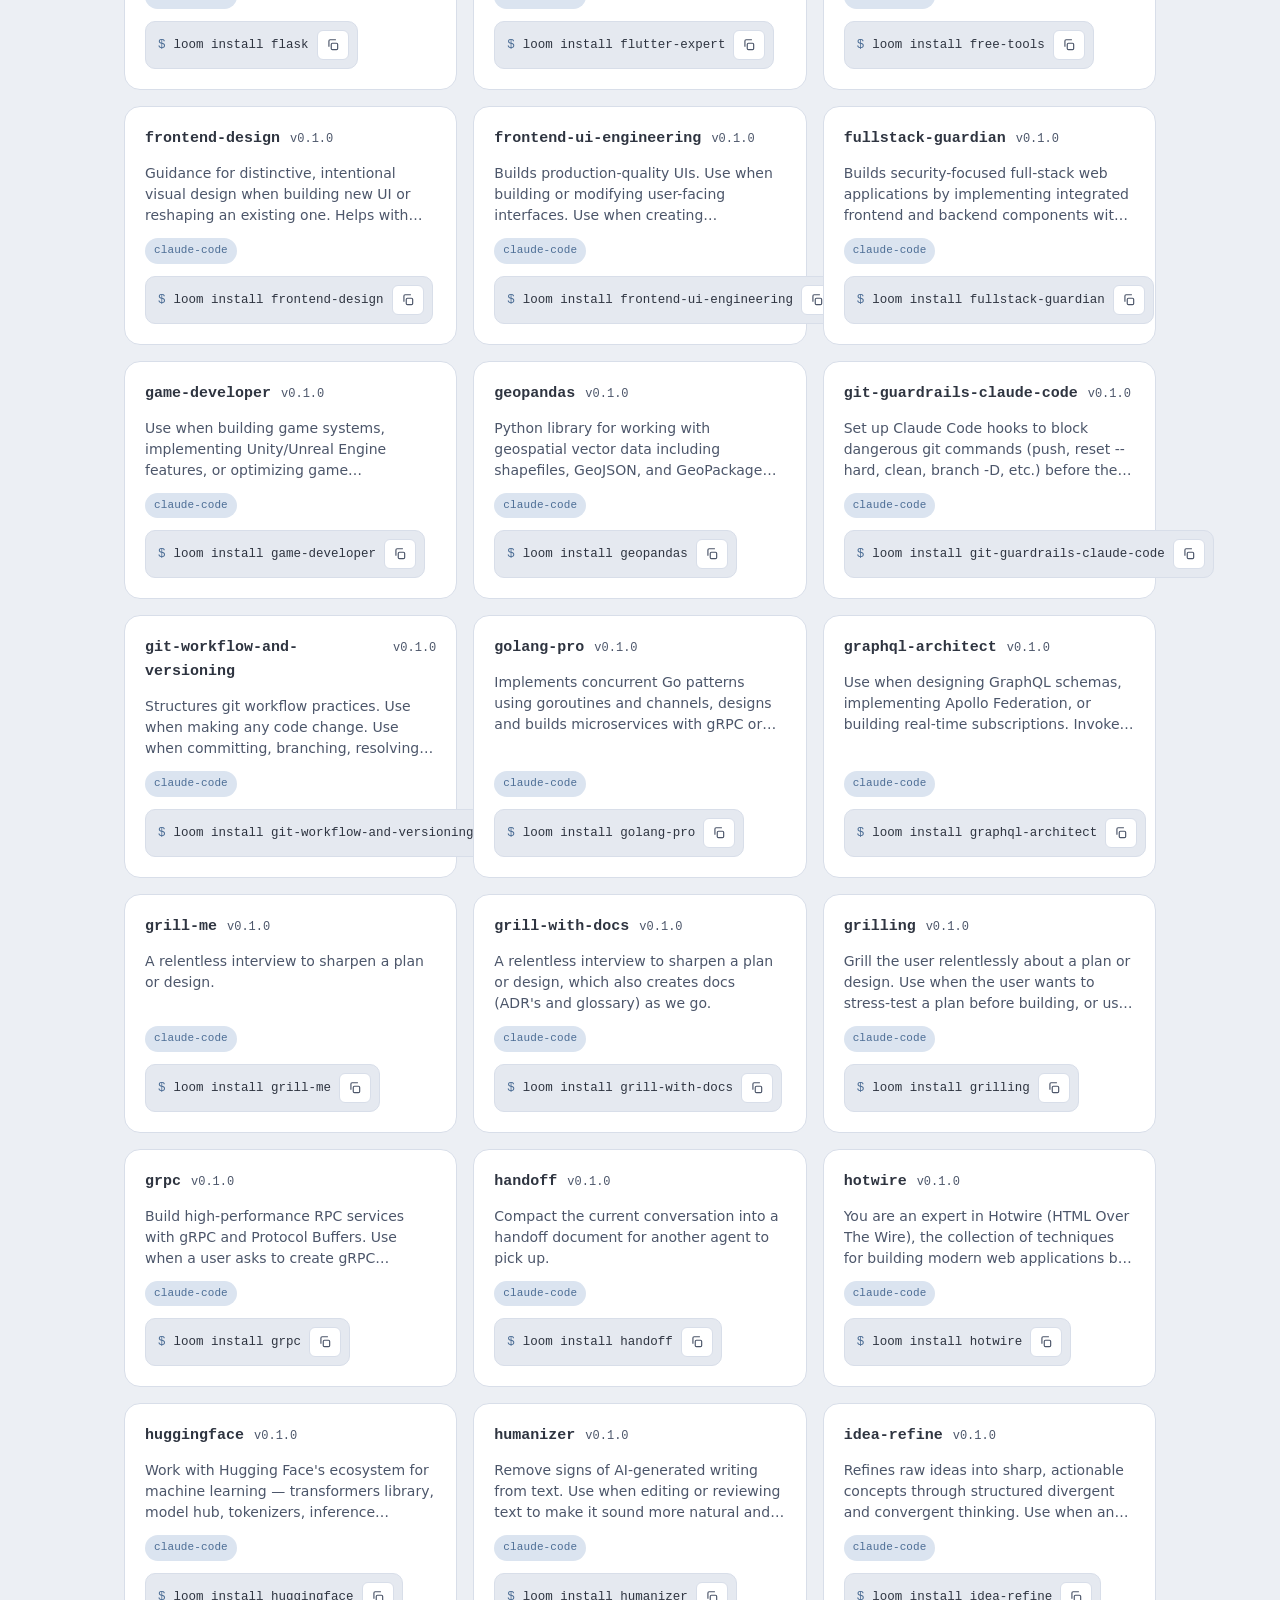
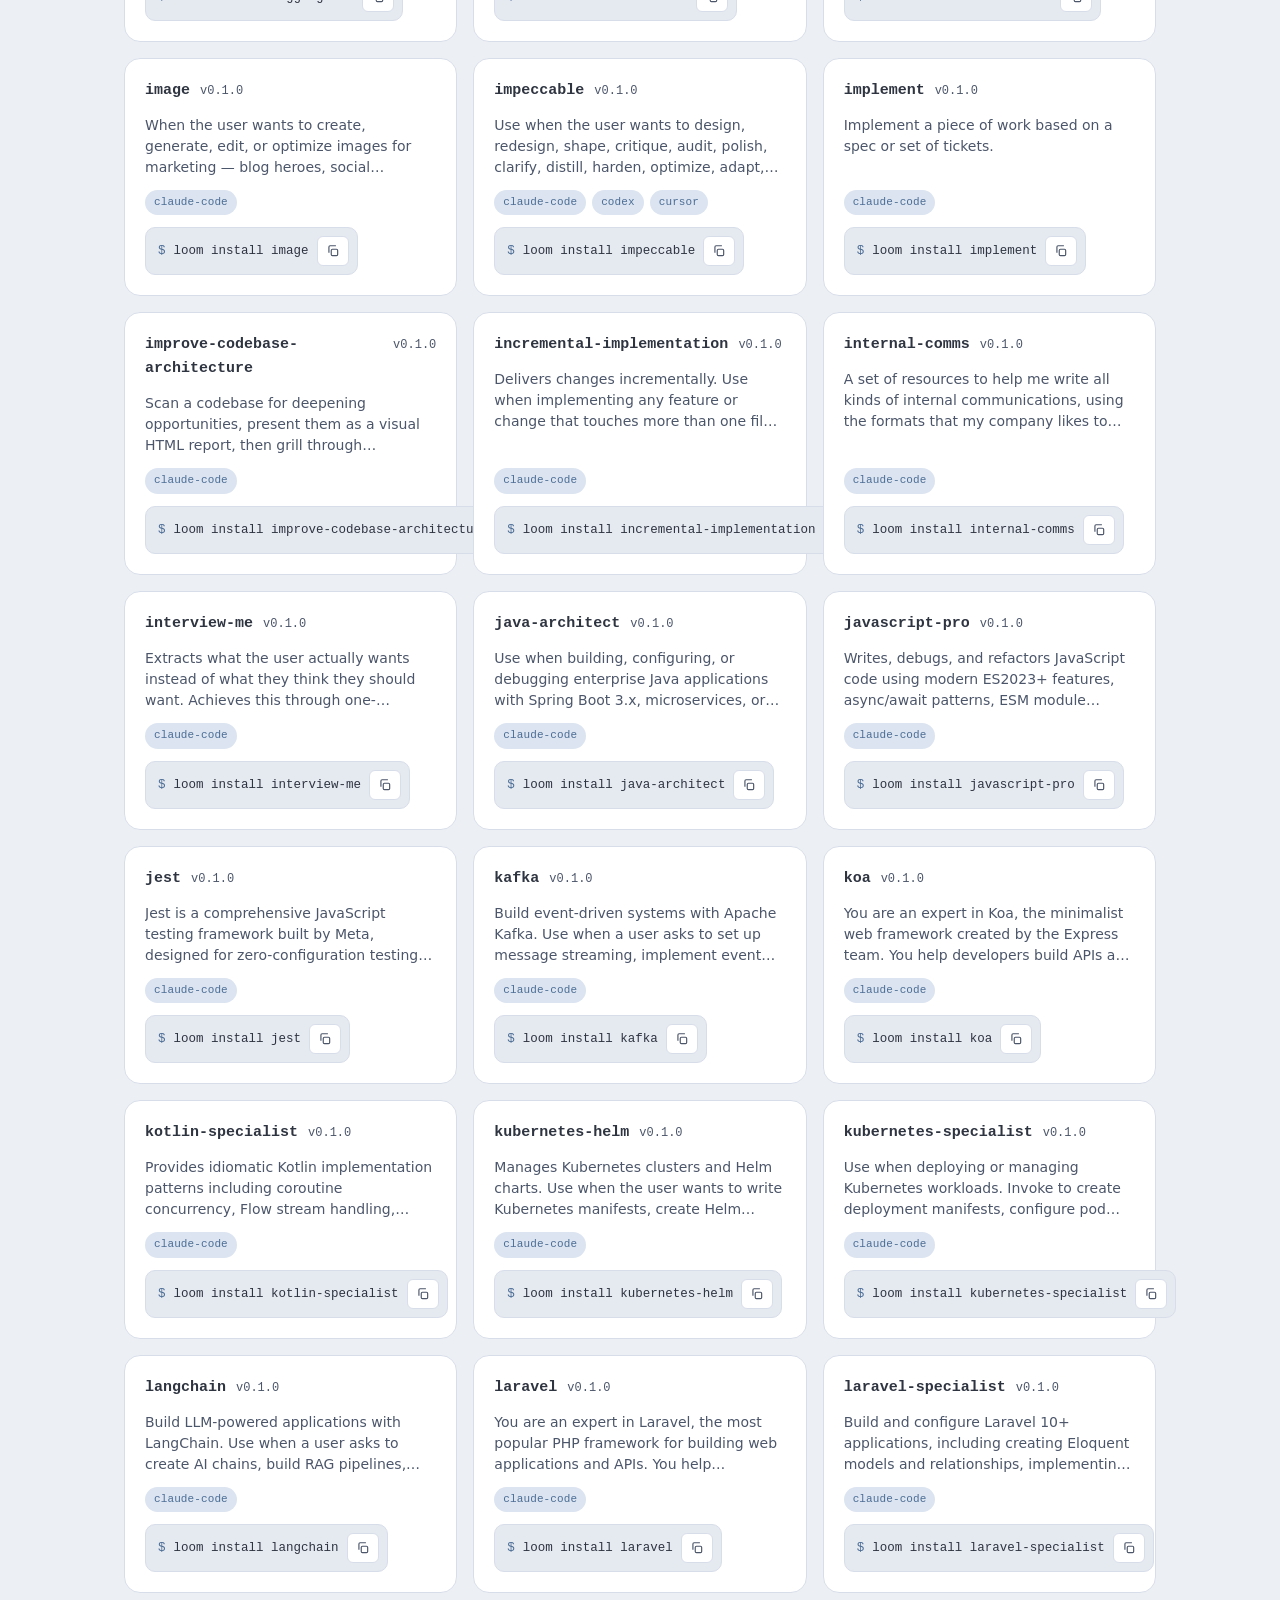
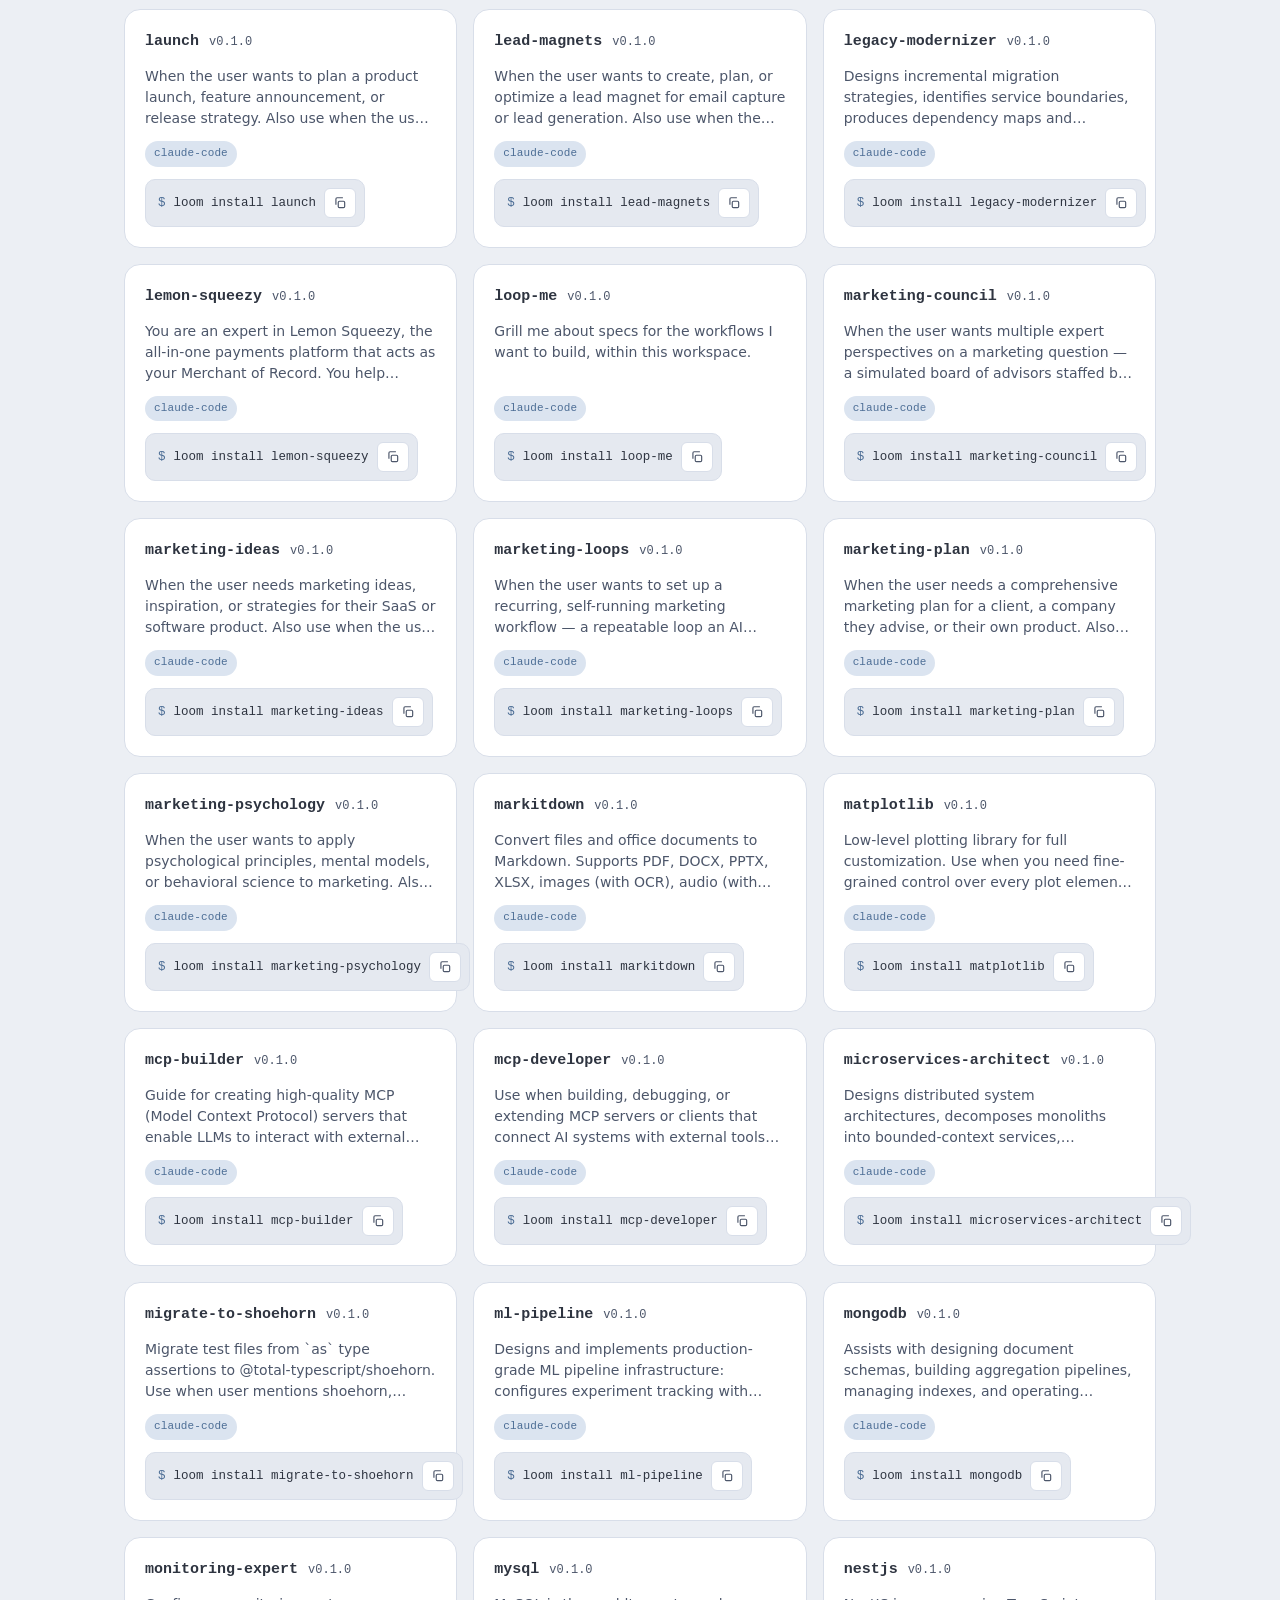
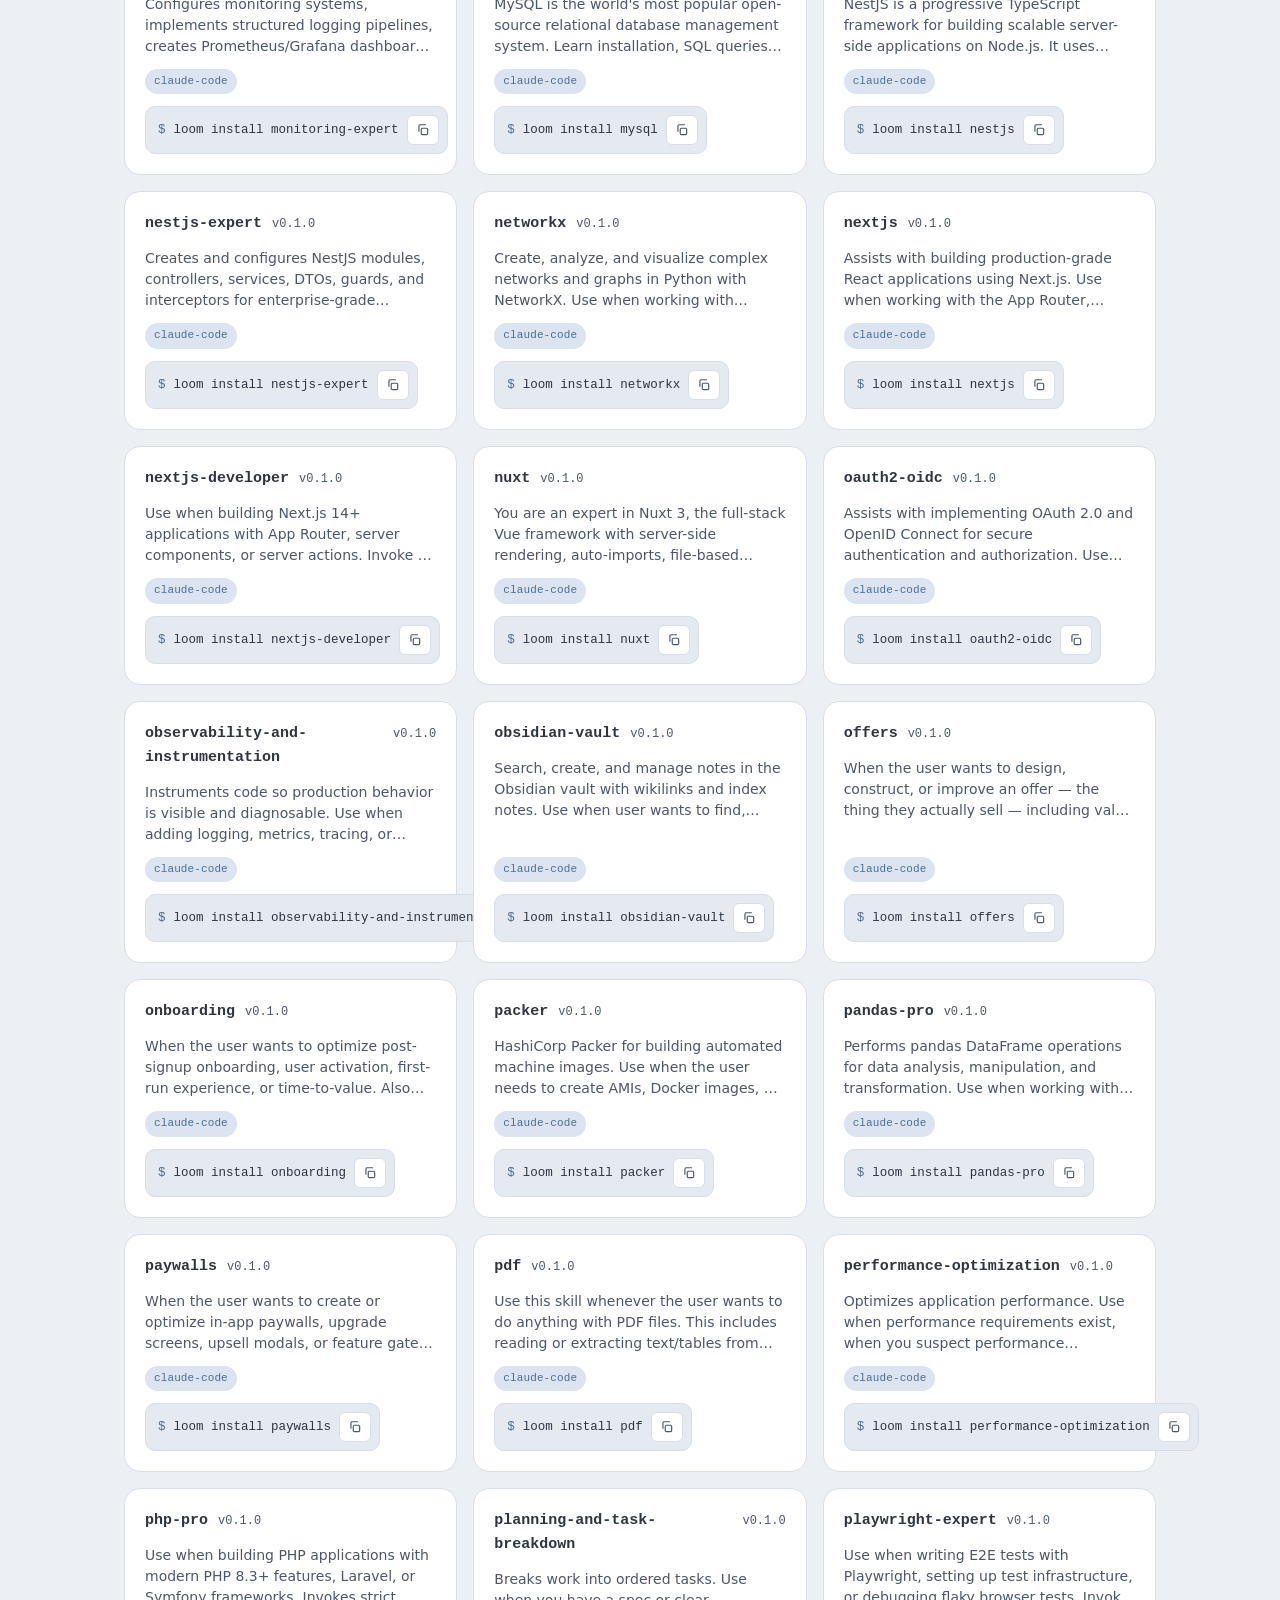
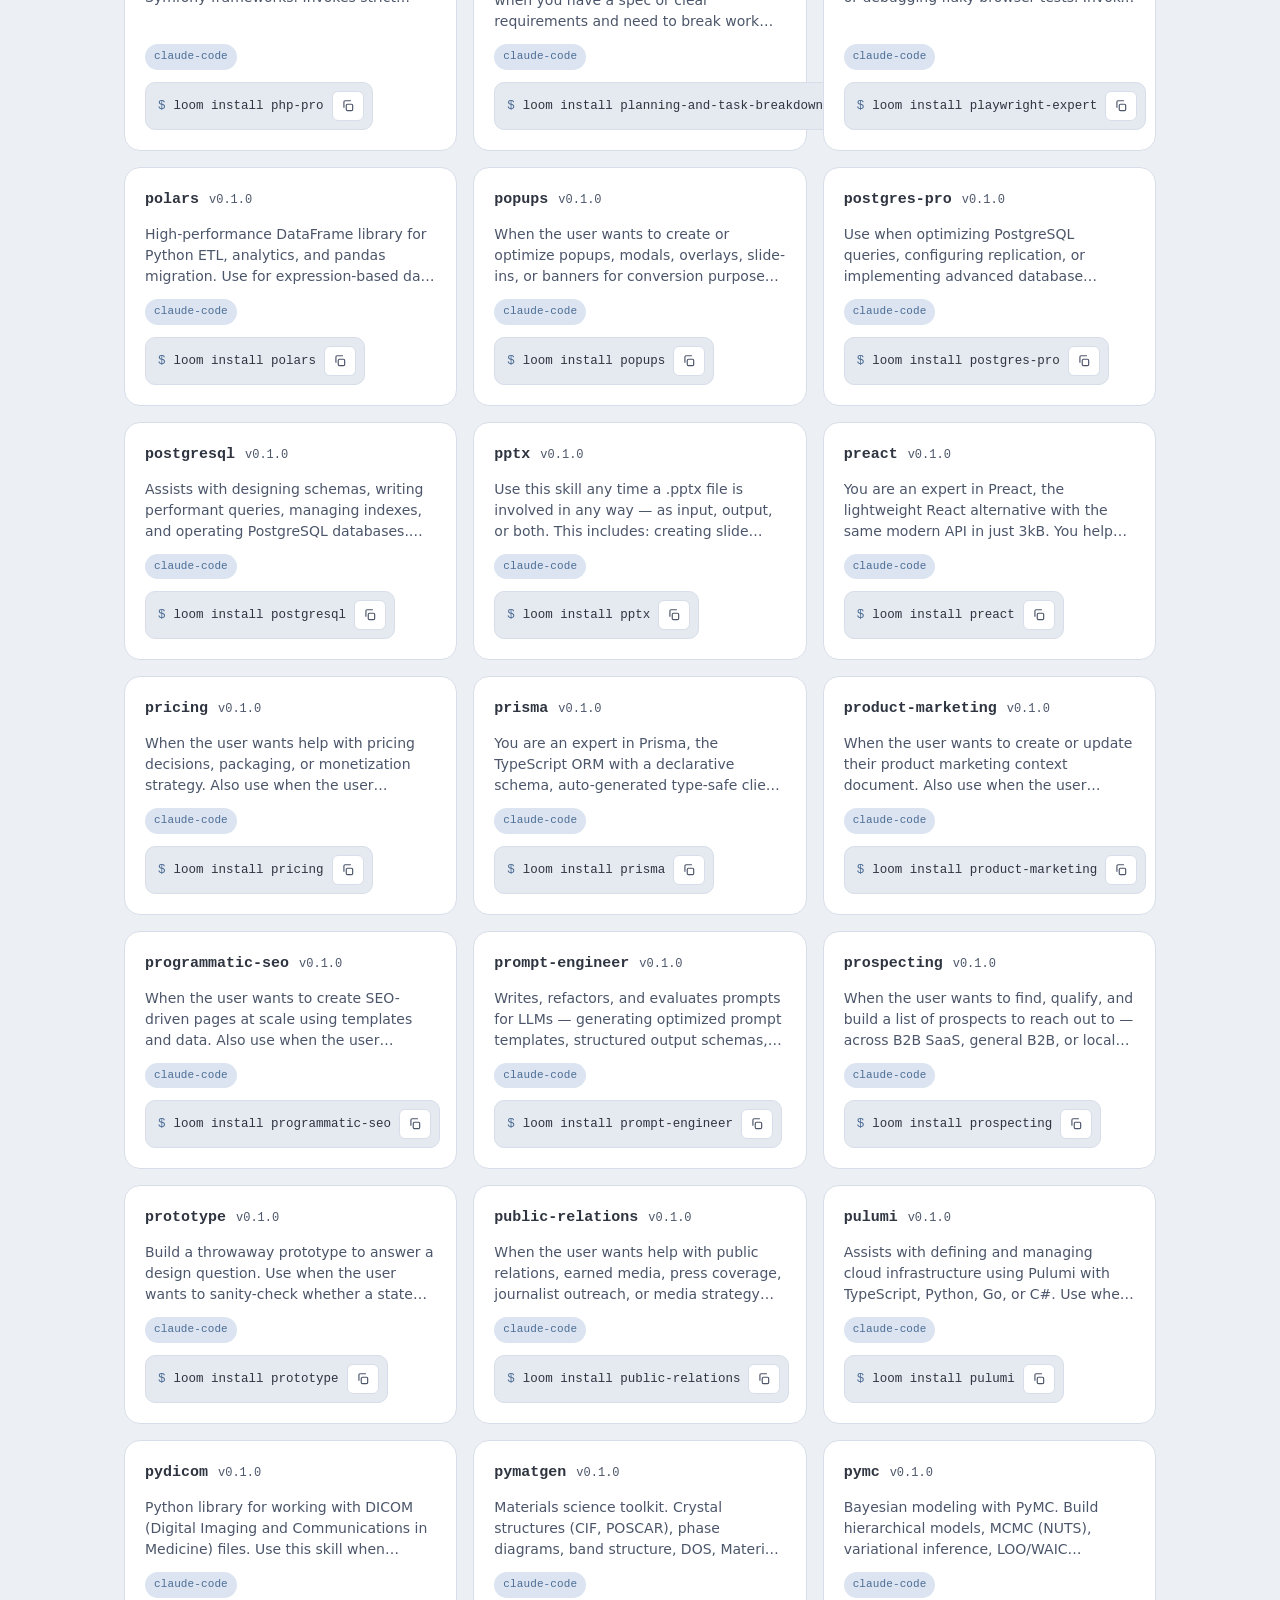
==== commit 816f2d1c: "Docs and site update" ====
--- a/docs/browse.html
+++ b/docs/browse.html
@@ -33,6 +33,7 @@
         </a>
         <nav class="nav__links" aria-label="Primary">
           <a class="nav__link" data-page="browse.html" href="browse.html">Browse</a>
+          <a class="nav__link" data-page="tutorial.html" href="tutorial.html">Tutorial</a>
           <a class="nav__link" data-page="docs.html" href="docs.html">Docs</a>
           <a class="nav__link nav__link--hide-sm" href="https://github.com/wess/loom">GitHub</a>
           <button class="icon-btn theme-toggle" type="button" aria-label="Toggle color theme">
@@ -90,6 +91,7 @@
         <span>Loom — the package manager for AI skills.</span>
         <nav class="footer__links" aria-label="Footer">
           <a href="index.html">Home</a>
+          <a href="tutorial.html">Tutorial</a>
           <a href="docs.html">Docs</a>
           <a href="https://github.com/wess/loom">GitHub</a>
         </nav>
--- a/docs/style.css
+++ b/docs/style.css
@@ -31,6 +31,14 @@
   --accent-contrast: #ffffff;
   --accent-soft: #dbe4f0;
   --accent-ring: #4c6d9540;
+
+  /* Callout hues — Nord "Aurora", darkened to hold AA on light surfaces */
+  --warn: #96690f;
+  --warn-soft: #f5ecd9;
+  --danger: #a3383f;
+  --danger-soft: #f6e2e3;
+  --success: #4f7a48;
+  --success-soft: #e4eddf;
 
   /* Radii + shadow */
   --radius-sm: 6px;
@@ -65,6 +73,14 @@
   --accent-contrast: #2e3440; /* nord0 */
   --accent-soft: #34404b;
   --accent-ring: #88c0d03d;
+
+  /* Aurora at full strength — dark surfaces carry the saturated hues */
+  --warn: #ebcb8b; /* nord13 */
+  --warn-soft: #3d3a30;
+  --danger: #bf616a; /* nord11 */
+  --danger-soft: #3d3238;
+  --success: #a3be8c; /* nord14 */
+  --success-soft: #343d33;
 
   --shadow-sm: 0 1px 2px #00000040;
   --shadow: 0 6px 24px -8px #00000066;
@@ -488,7 +504,7 @@
   color: var(--text);
 }
 .cmd__stack {
-  max-width: 440px;
+  max-width: 540px;
 }
 
 /* Copy button (shared with cards) */
@@ -974,8 +990,12 @@
   min-width: 0;
   max-width: 720px;
 }
+.doc-content section,
+.doc-content h2[id],
+.doc-content h3[id] {
+  scroll-margin-top: calc(var(--nav-h) + 24px);
+}
 .doc-content section {
-  scroll-margin-top: calc(var(--nav-h) + 24px);
   margin-bottom: 56px;
 }
 .doc-content h1 {
@@ -1069,6 +1089,199 @@
 .note strong {
   color: var(--text);
 }
+.note p:last-child,
+.note ul:last-child,
+.note ol:last-child {
+  margin-bottom: 0;
+}
+
+/* Callout variants. The label carries the hue so the body text stays legible. */
+.note--warn {
+  border-left-color: var(--warn);
+  background: var(--warn-soft);
+}
+.note--danger {
+  border-left-color: var(--danger);
+  background: var(--danger-soft);
+}
+.note--success {
+  border-left-color: var(--success);
+  background: var(--success-soft);
+}
+.note__label {
+  display: block;
+  font-family: var(--font-mono);
+  font-size: 11px;
+  text-transform: uppercase;
+  letter-spacing: 0.08em;
+  color: var(--accent);
+  margin-bottom: 5px;
+}
+.note--warn .note__label {
+  color: var(--warn);
+}
+.note--danger .note__label {
+  color: var(--danger);
+}
+.note--success .note__label {
+  color: var(--success);
+}
+
+/* Terminal transcript: command output, not something you'd copy. */
+pre.code--out {
+  color: var(--text-muted);
+  background: transparent;
+  border-style: dashed;
+}
+pre.code--out code {
+  color: var(--text-muted);
+}
+pre.code--out b {
+  color: var(--text);
+  font-weight: 600;
+}
+pre.code--out .out-ok {
+  color: var(--success);
+}
+pre.code--out .out-warn {
+  color: var(--warn);
+}
+pre.code--out .out-err {
+  color: var(--danger);
+}
+pre.code--out .out-step {
+  color: var(--accent);
+}
+.code-label {
+  display: flex;
+  align-items: center;
+  gap: 8px;
+  font-family: var(--font-mono);
+  font-size: 11px;
+  text-transform: uppercase;
+  letter-spacing: 0.08em;
+  color: var(--text-faint);
+  margin: 0 0 6px;
+}
+
+/* Part badge on tutorial headings */
+.part {
+  display: inline-block;
+  font-family: var(--font-mono);
+  font-size: 11px;
+  font-weight: 600;
+  letter-spacing: 0.06em;
+  text-transform: uppercase;
+  color: var(--accent);
+  background: var(--accent-soft);
+  border-radius: 999px;
+  padding: 3px 10px;
+  margin-bottom: 10px;
+  vertical-align: middle;
+}
+.doc-content h2 .part {
+  display: block;
+  width: fit-content;
+}
+
+/* Required / optional markers in the field tables */
+.tag {
+  display: inline-block;
+  font-family: var(--font-mono);
+  font-size: 10.5px;
+  letter-spacing: 0.04em;
+  text-transform: uppercase;
+  border-radius: 4px;
+  padding: 2px 6px;
+  white-space: nowrap;
+  border: 1px solid var(--border-strong);
+  color: var(--text-muted);
+}
+.tag--req {
+  color: var(--accent);
+  border-color: var(--accent);
+}
+
+kbd {
+  font-family: var(--font-mono);
+  font-size: 0.82em;
+  background: var(--bg-elevated);
+  border: 1px solid var(--border-strong);
+  border-bottom-width: 2px;
+  border-radius: 5px;
+  padding: 1px 6px;
+}
+
+/* Nested table-of-contents entries */
+.toc a.toc__sub {
+  padding-left: 30px;
+  font-size: 13px;
+}
+
+/* Prev / next pager at the foot of a long page */
+.pager {
+  display: grid;
+  grid-template-columns: 1fr 1fr;
+  gap: 16px;
+  margin-top: 8px;
+}
+.pager a {
+  display: block;
+  border: 1px solid var(--border);
+  border-radius: var(--radius);
+  background: var(--bg-elevated);
+  padding: 14px 18px;
+  transition: border-color 0.15s ease;
+}
+.pager a:hover {
+  border-color: var(--accent);
+}
+.pager span {
+  display: block;
+  font-family: var(--font-mono);
+  font-size: 11px;
+  text-transform: uppercase;
+  letter-spacing: 0.08em;
+  color: var(--text-faint);
+  margin-bottom: 3px;
+}
+.pager strong {
+  font-weight: 560;
+  color: var(--text);
+}
+.pager .pager__next {
+  text-align: right;
+  grid-column: 2;
+}
+
+/* "Where to next" link cards */
+.linkgrid {
+  display: grid;
+  grid-template-columns: repeat(auto-fit, minmax(220px, 1fr));
+  gap: 16px;
+  margin: 0 0 20px;
+}
+.linkcard {
+  display: block;
+  border: 1px solid var(--border);
+  border-radius: var(--radius);
+  background: var(--bg-elevated);
+  padding: 18px;
+  transition: border-color 0.15s ease, transform 0.15s ease;
+}
+.linkcard:hover {
+  border-color: var(--accent);
+  transform: translateY(-1px);
+}
+.linkcard h3 {
+  margin: 0 0 4px !important;
+  font-size: 1rem;
+}
+.linkcard p {
+  margin: 0 !important;
+  font-size: 14px;
+  color: var(--text-muted) !important;
+}
 
 /* ----- Responsive -------------------------------------------------------- */
 @media (max-width: 860px) {
@@ -1099,6 +1312,19 @@
     background: var(--accent-soft);
     border-left: none;
   }
+  .toc a.toc__sub {
+    padding-left: 12px;
+  }
+}
+
+@media (max-width: 620px) {
+  .pager {
+    grid-template-columns: 1fr;
+  }
+  .pager .pager__next {
+    grid-column: 1;
+    text-align: left;
+  }
 }
 
 @media (max-width: 620px) {
